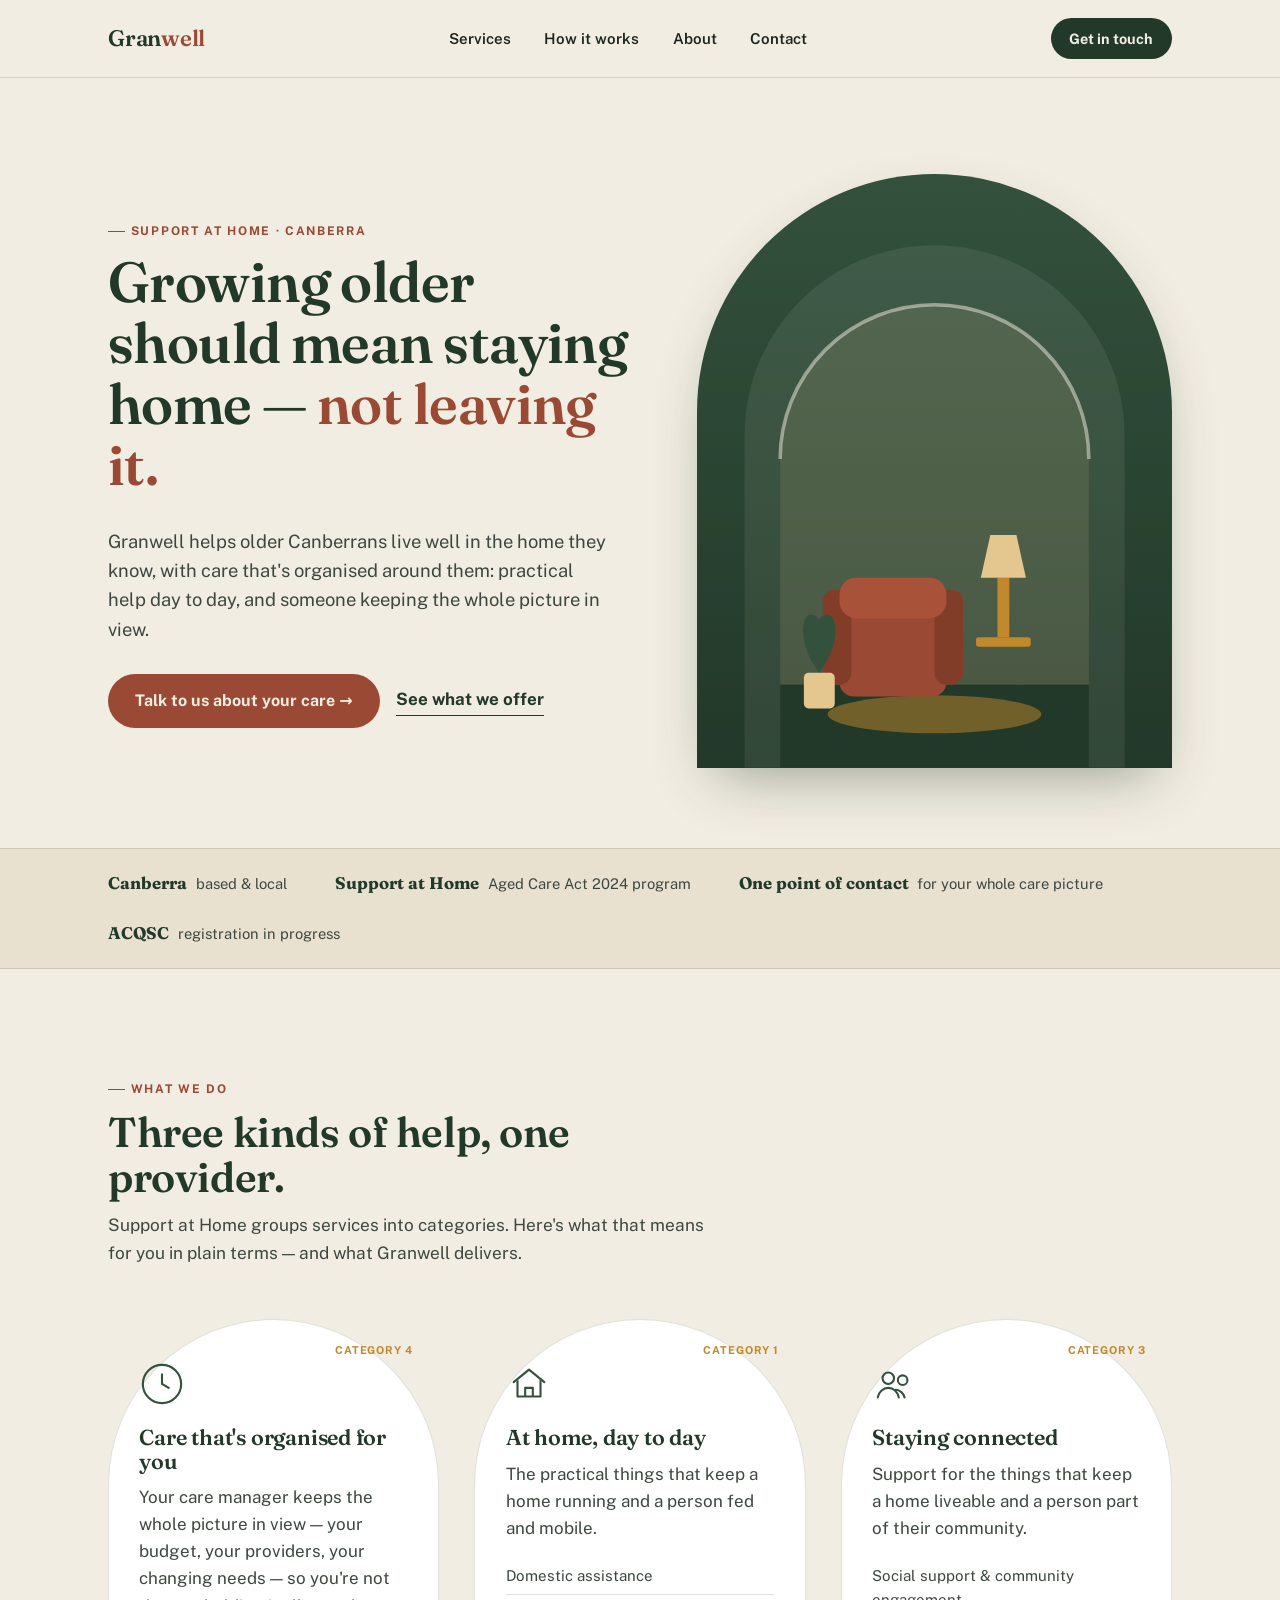
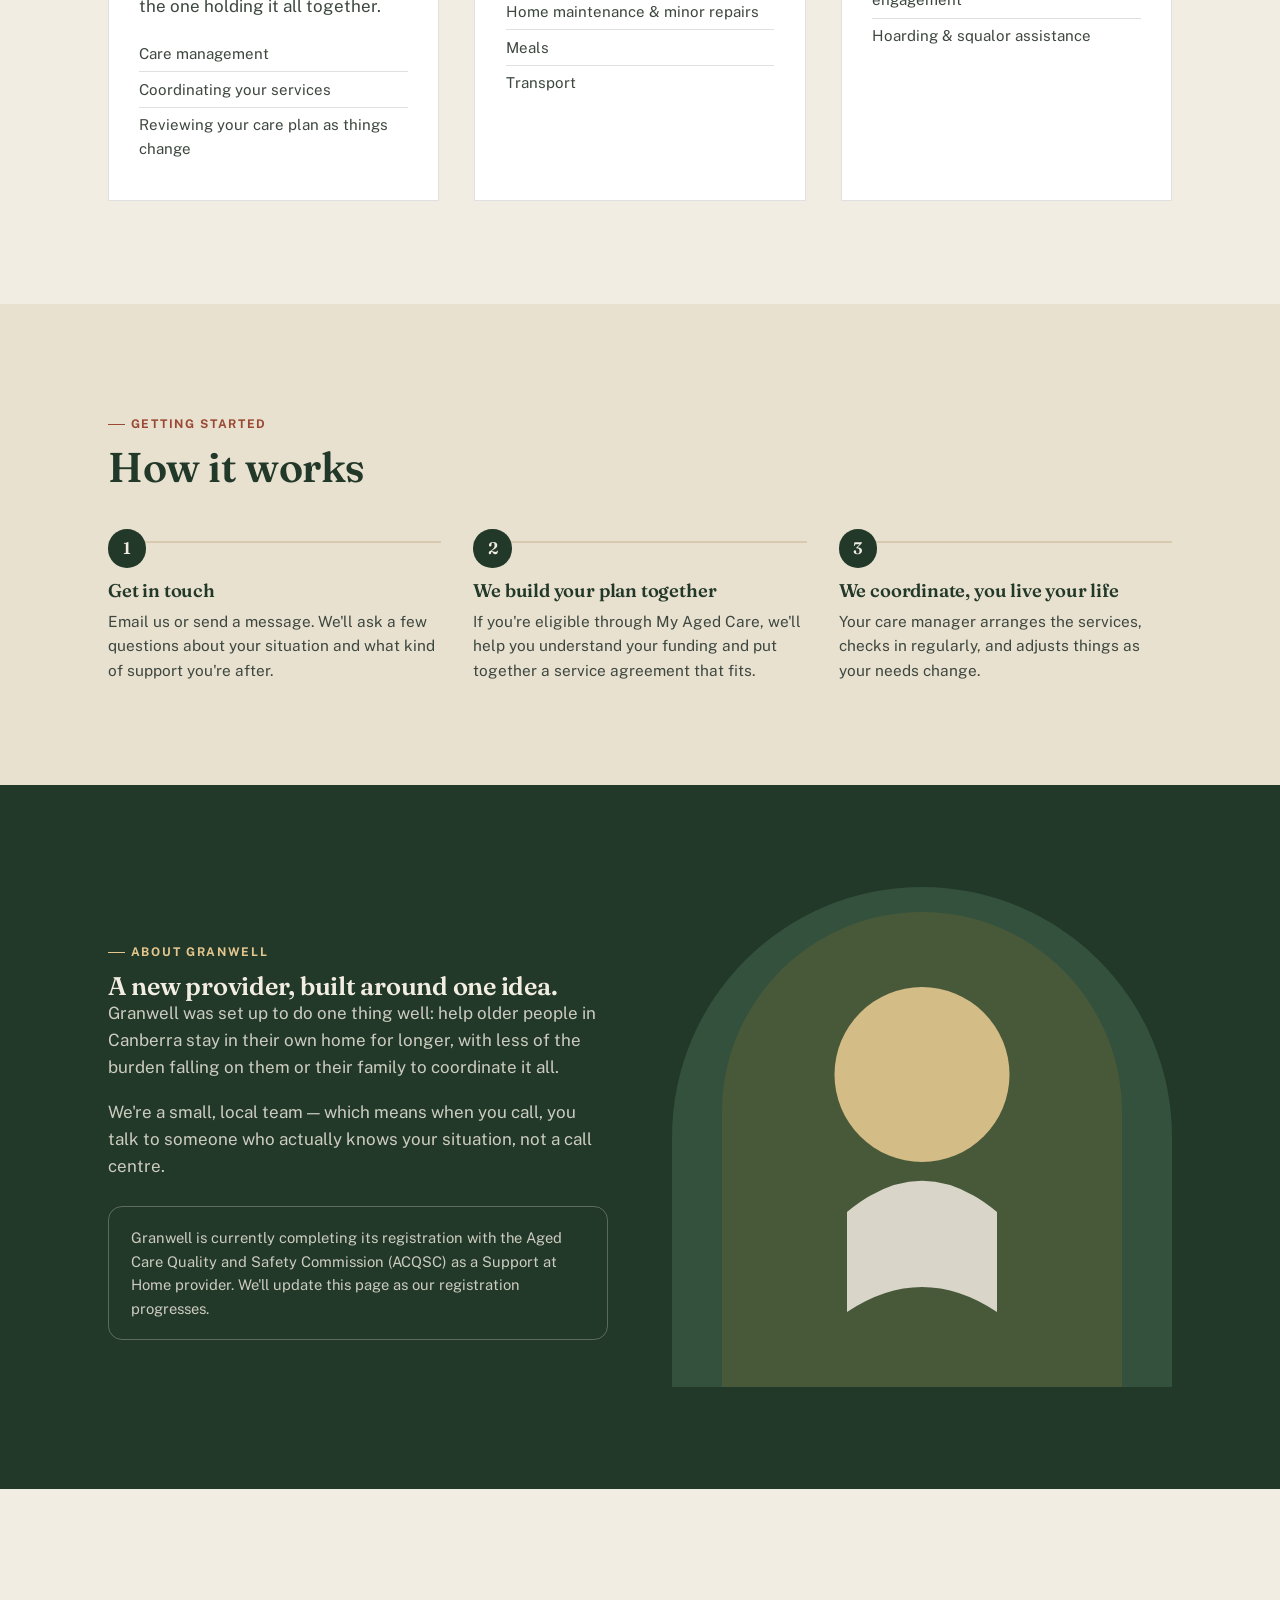
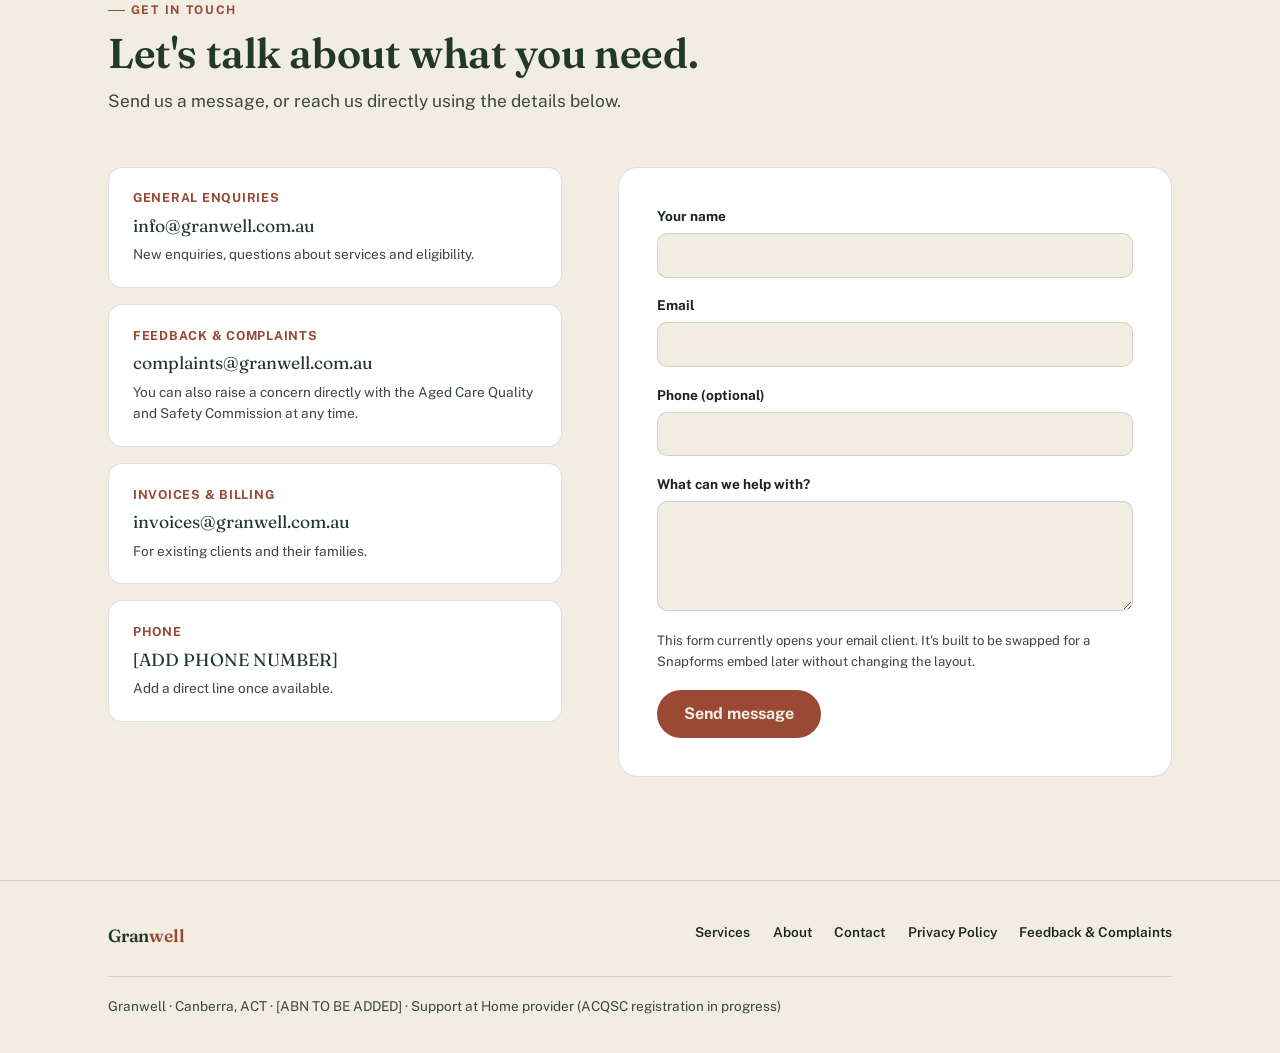
==== index.html @ 5c6feb28 "Initial commit: Granwell website setup with HTML, CSS, and JS" ====
<!doctype html>
<html lang="en-AU">
<head>
<meta charset="UTF-8" />
<meta name="viewport" content="width=device-width, initial-scale=1" />
<title>Granwell — Support at Home care in Canberra</title>
<meta name="description" content="Granwell is a Canberra-based Support at Home provider helping older Australians stay confidently in the home they love, with care management, everyday support and community connection." />
<link rel="preconnect" href="https://fonts.googleapis.com">
<link rel="preconnect" href="https://fonts.gstatic.com" crossorigin>
<link href="https://fonts.googleapis.com/css2?family=Fraunces:ital,wght@0,500;0,600;1,500&family=Public+Sans:wght@400;600;700&display=swap" rel="stylesheet">
<link rel="stylesheet" href="styles.css" />
</head>
<body>

<header class="site-header" id="siteHeader">
  <div class="wrap">
    <a href="#top" class="logo">Gran<span>well</span></a>
    <nav aria-label="Primary">
      <ul class="nav-links">
        <li><a href="#services">Services</a></li>
        <li><a href="#how-it-works">How it works</a></li>
        <li><a href="#about">About</a></li>
        <li><a href="#contact">Contact</a></li>
      </ul>
    </nav>
    <a href="#contact" class="nav-cta">Get in touch</a>
    <button class="nav-toggle" id="navToggle" aria-label="Toggle menu" aria-expanded="false">
      <span></span>
    </button>
  </div>
</header>

<main id="top">

  <!-- HERO -->
  <section class="hero">
    <div class="wrap">
      <div>
        <span class="eyebrow">Support at Home · Canberra</span>
        <h1>Growing older should mean staying home — <em>not leaving it.</em></h1>
        <p class="hero-lede">Granwell helps older Canberrans live well in the home they know, with care that's organised around them: practical help day to day, and someone keeping the whole picture in view.</p>
        <div class="hero-actions">
          <a href="#contact" class="btn-primary">Talk to us about your care →</a>
          <a href="#services" class="btn-ghost">See what we offer</a>
        </div>
      </div>
      <div class="hero-art" aria-hidden="true">
        <!-- Threshold / doorway motif: a warm interior glimpsed through an open front door -->
        <svg viewBox="0 0 400 500" xmlns="http://www.w3.org/2000/svg">
          <rect width="400" height="500" fill="none"/>
          <path d="M40 500 V220 A160 160 0 0 1 360 220 V500 Z" fill="#f2ede2" opacity="0.08"/>
          <path d="M70 500 V240 A130 130 0 0 1 330 240 V500 Z" fill="#e4c78f" opacity="0.12"/>
          <!-- floor -->
          <rect x="70" y="430" width="260" height="70" fill="#223828"/>
          <!-- rug -->
          <ellipse cx="200" cy="455" rx="90" ry="16" fill="#c1882c" opacity="0.5"/>
          <!-- armchair -->
          <g transform="translate(120,330)">
            <rect x="0" y="40" width="90" height="70" rx="12" fill="#9a4a34"/>
            <rect x="-14" y="20" width="24" height="80" rx="10" fill="#823d29"/>
            <rect x="80" y="20" width="24" height="80" rx="10" fill="#823d29"/>
            <rect x="0" y="10" width="90" height="34" rx="14" fill="#a8523a"/>
          </g>
          <!-- side table + lamp -->
          <g transform="translate(235,300)">
            <rect x="0" y="90" width="46" height="8" rx="2" fill="#c1882c"/>
            <rect x="18" y="40" width="10" height="50" fill="#c1882c"/>
            <path d="M4 40 L42 40 L34 4 L12 4 Z" fill="#e4c78f"/>
          </g>
          <!-- window arch top -->
          <path d="M70 240 A130 130 0 0 1 330 240" fill="none" stroke="#f2ede2" stroke-width="3" opacity="0.5"/>
          <!-- plant -->
          <g transform="translate(80,360)">
            <rect x="10" y="60" width="26" height="30" rx="4" fill="#e4c78f"/>
            <path d="M23 60 C 0 30, 10 0, 23 15 C 36 0, 46 30, 23 60 Z" fill="#33513d"/>
          </g>
        </svg>
      </div>
    </div>
  </section>

  <!-- TRUST STRIP -->
  <div class="trust-strip">
    <div class="wrap">
      <div class="trust-item"><strong>Canberra</strong><span>based &amp; local</span></div>
      <div class="trust-item"><strong>Support at Home</strong><span>Aged Care Act 2024 program</span></div>
      <div class="trust-item"><strong>One point of contact</strong><span>for your whole care picture</span></div>
      <div class="trust-item"><strong>ACQSC</strong><span>registration in progress</span></div>
    </div>
  </div>

  <!-- SERVICES -->
  <section class="section" id="services">
    <div class="wrap">
      <div class="section-head reveal">
        <span class="eyebrow">What we do</span>
        <h2>Three kinds of help, one provider.</h2>
        <p>Support at Home groups services into categories. Here's what that means for you in plain terms — and what Granwell delivers.</p>
      </div>

      <div class="services-grid">

        <article class="service-card reveal">
          <span class="cat-tag">Category 4</span>
          <svg class="service-icon" viewBox="0 0 48 48" fill="none" xmlns="http://www.w3.org/2000/svg">
            <circle cx="24" cy="24" r="20" stroke="currentColor" stroke-width="2.2"/>
            <path d="M24 14v10l7 4" stroke="currentColor" stroke-width="2.2" stroke-linecap="round"/>
          </svg>
          <h3>Care that's organised for you</h3>
          <p>Your care manager keeps the whole picture in view — your budget, your providers, your changing needs — so you're not the one holding it all together.</p>
          <ul>
            <li>Care management</li>
            <li>Coordinating your services</li>
            <li>Reviewing your care plan as things change</li>
          </ul>
        </article>

        <article class="service-card reveal">
          <span class="cat-tag">Category 1</span>
          <svg class="service-icon" viewBox="0 0 48 48" fill="none" xmlns="http://www.w3.org/2000/svg">
            <path d="M8 22 24 9l16 13" stroke="currentColor" stroke-width="2.2" stroke-linecap="round" stroke-linejoin="round"/>
            <path d="M12 20v17h24V20" stroke="currentColor" stroke-width="2.2" stroke-linejoin="round"/>
            <path d="M20 37v-9h8v9" stroke="currentColor" stroke-width="2.2" stroke-linejoin="round"/>
          </svg>
          <h3>At home, day to day</h3>
          <p>The practical things that keep a home running and a person fed and mobile.</p>
          <ul>
            <li>Domestic assistance</li>
            <li>Home maintenance &amp; minor repairs</li>
            <li>Meals</li>
            <li>Transport</li>
          </ul>
        </article>

        <article class="service-card reveal">
          <span class="cat-tag">Category 3</span>
          <svg class="service-icon" viewBox="0 0 48 48" fill="none" xmlns="http://www.w3.org/2000/svg">
            <circle cx="17" cy="18" r="6" stroke="currentColor" stroke-width="2.2"/>
            <circle cx="32" cy="20" r="5" stroke="currentColor" stroke-width="2.2"/>
            <path d="M6 38c1-6 6-10 11-10s10 4 11 10" stroke="currentColor" stroke-width="2.2" stroke-linecap="round"/>
            <path d="M25 30c4 .3 8 3.6 9 8" stroke="currentColor" stroke-width="2.2" stroke-linecap="round"/>
          </svg>
          <h3>Staying connected</h3>
          <p>Support for the things that keep a home liveable and a person part of their community.</p>
          <ul>
            <li>Social support &amp; community engagement</li>
            <li>Hoarding &amp; squalor assistance</li>
          </ul>
        </article>

      </div>
    </div>
  </section>

  <!-- HOW IT WORKS -->
  <section class="section" id="how-it-works" style="background:var(--paper-raised)">
    <div class="wrap">
      <div class="section-head reveal">
        <span class="eyebrow">Getting started</span>
        <h2>How it works</h2>
      </div>
      <div class="steps">
        <div class="step reveal">
          <h3>Get in touch</h3>
          <p>Email us or send a message. We'll ask a few questions about your situation and what kind of support you're after.</p>
        </div>
        <div class="step reveal">
          <h3>We build your plan together</h3>
          <p>If you're eligible through My Aged Care, we'll help you understand your funding and put together a service agreement that fits.</p>
        </div>
        <div class="step reveal">
          <h3>We coordinate, you live your life</h3>
          <p>Your care manager arranges the services, checks in regularly, and adjusts things as your needs change.</p>
        </div>
      </div>
    </div>
  </section>

  <!-- ABOUT -->
  <section class="section about" id="about">
    <div class="wrap">
      <div class="reveal">
        <span class="eyebrow">About Granwell</span>
        <h2>A new provider, built around one idea.</h2>
        <p>Granwell was set up to do one thing well: help older people in Canberra stay in their own home for longer, with less of the burden falling on them or their family to coordinate it all.</p>
        <p>We're a small, local team — which means when you call, you talk to someone who actually knows your situation, not a call centre.</p>
        <div class="about-note">
          Granwell is currently completing its registration with the Aged Care Quality and Safety Commission (ACQSC) as a Support at Home provider. We'll update this page as our registration progresses.
        </div>
      </div>
      <div class="about-art" aria-hidden="true">
        <svg viewBox="0 0 400 400" xmlns="http://www.w3.org/2000/svg">
          <path d="M40 400 V180 A160 160 0 0 1 360 180 V400 Z" fill="#c1882c" opacity="0.15"/>
          <circle cx="200" cy="150" r="70" fill="#e4c78f" opacity="0.9"/>
          <path d="M140 260 Q200 210 260 260 L260 340 Q200 300 140 340 Z" fill="#f2ede2" opacity="0.85"/>
        </svg>
      </div>
    </div>
  </section>

  <!-- CONTACT -->
  <section class="section" id="contact">
    <div class="wrap">
      <div class="section-head reveal">
        <span class="eyebrow">Get in touch</span>
        <h2>Let's talk about what you need.</h2>
        <p>Send us a message, or reach us directly using the details below.</p>
      </div>

      <div class="contact-grid">
        <div class="contact-cards reveal">
          <div class="contact-card">
            <span class="label">General enquiries</span>
            <a href="mailto:info@granwell.com.au">info@granwell.com.au</a>
            <p class="hint">New enquiries, questions about services and eligibility.</p>
          </div>
          <div class="contact-card">
            <span class="label">Feedback &amp; complaints</span>
            <a href="mailto:complaints@granwell.com.au">complaints@granwell.com.au</a>
            <p class="hint">You can also raise a concern directly with the Aged Care Quality and Safety Commission at any time.</p>
          </div>
          <div class="contact-card">
            <span class="label">Invoices &amp; billing</span>
            <a href="mailto:invoices@granwell.com.au">invoices@granwell.com.au</a>
            <p class="hint">For existing clients and their families.</p>
          </div>
          <div class="contact-card">
            <span class="label">Phone</span>
            <a href="tel:">[ADD PHONE NUMBER]</a>
            <p class="hint">Add a direct line once available.</p>
          </div>
        </div>

        <!--
          TODO (Shrijan): swap this static form for the Snapforms embed,
          same pattern used on the PPM site. Keeping field names aligned
          (name / email / phone / message) should make that a clean swap.
        -->
        <form class="contact-form" action="mailto:info@granwell.com.au" method="post" enctype="text/plain">
          <div class="form-row">
            <label for="name">Your name</label>
            <input type="text" id="name" name="name" required />
          </div>
          <div class="form-row">
            <label for="email">Email</label>
            <input type="email" id="email" name="email" required />
          </div>
          <div class="form-row">
            <label for="phone">Phone (optional)</label>
            <input type="tel" id="phone" name="phone" />
          </div>
          <div class="form-row">
            <label for="message">What can we help with?</label>
            <textarea id="message" name="message" required></textarea>
          </div>
          <p class="form-note">This form currently opens your email client. It's built to be swapped for a Snapforms embed later without changing the layout.</p>
          <button type="submit" class="btn-primary">Send message</button>
        </form>
      </div>
    </div>
  </section>

</main>

<footer class="site-footer">
  <div class="wrap">
    <div class="footer-grid">
      <a href="#top" class="logo" style="font-size:1.1rem;">Gran<span>well</span></a>
      <ul class="footer-links">
        <li><a href="#services">Services</a></li>
        <li><a href="#about">About</a></li>
        <li><a href="#contact">Contact</a></li>
        <li><a href="#" data-doc="privacy">Privacy Policy</a></li>
        <li><a href="#" data-doc="complaints">Feedback &amp; Complaints</a></li>
      </ul>
    </div>
    <div class="footer-fine wrap" style="padding-left:0;padding-right:0;">
      <p>Granwell · Canberra, ACT · [ABN TO BE ADDED] · Support at Home provider (ACQSC registration in progress)</p>
    </div>
  </div>
</footer>

<script src="script.js"></script>
</body>
</html>
---- styles.css ----
/* ==========================================================================
   Granwell — Design tokens
   Signature: the threshold arch — a recurring doorway/fanlight shape that
   ties every section back to the idea of staying confidently at home.
   ========================================================================== */

:root {
  /* Colour */
  --ink: #1c2620;
  --ink-soft: #3d473f;
  --paper: #f2ede2;
  --paper-raised: #e9e1d0;
  --eucalyptus: #33513d;
  --eucalyptus-deep: #223828;
  --ochre: #c1882c;
  --ochre-soft: #e4c78f;
  --clay: #d8cab0;
  --brick: #9a4a34;
  --line: rgba(28, 38, 32, 0.14);

  /* Type */
  --font-display: "Fraunces", "Iowan Old Style", Georgia, serif;
  --font-body: "Public Sans", "Segoe UI", system-ui, sans-serif;

  /* Layout */
  --content-w: 1160px;
  --gutter: clamp(1.25rem, 4vw, 3rem);
  --radius-arch: 999px 999px 0 0;
}

* { box-sizing: border-box; }
html { scroll-behavior: smooth; }
@media (prefers-reduced-motion: reduce) {
  html { scroll-behavior: auto; }
  * { animation-duration: 0.001ms !important; animation-iteration-count: 1 !important; transition-duration: 0.001ms !important; }
}

body {
  margin: 0;
  background: var(--paper);
  color: var(--ink);
  font-family: var(--font-body);
  font-size: 17px;
  line-height: 1.6;
  -webkit-font-smoothing: antialiased;
}

img, svg { display: block; max-width: 100%; }

a { color: inherit; }

h1, h2, h3, .display {
  font-family: var(--font-display);
  font-weight: 600;
  line-height: 1.08;
  letter-spacing: -0.01em;
  color: var(--eucalyptus-deep);
  margin: 0;
}

p { margin: 0 0 1em; color: var(--ink-soft); }
p:last-child { margin-bottom: 0; }

.eyebrow {
  font-family: var(--font-body);
  font-size: 0.75rem;
  font-weight: 700;
  letter-spacing: 0.14em;
  text-transform: uppercase;
  color: var(--brick);
  display: inline-flex;
  align-items: center;
  gap: 0.5em;
  margin-bottom: 0.9em;
}
.eyebrow::before {
  content: "";
  width: 1.4em;
  height: 1px;
  background: var(--brick);
}

.wrap {
  max-width: var(--content-w);
  margin: 0 auto;
  padding-left: var(--gutter);
  padding-right: var(--gutter);
}

/* Focus visibility */
a:focus-visible, button:focus-visible, input:focus-visible, textarea:focus-visible {
  outline: 2px solid var(--ochre);
  outline-offset: 3px;
}

/* ==========================================================================
   Header
   ========================================================================== */

.site-header {
  position: sticky;
  top: 0;
  z-index: 40;
  background: rgba(242, 237, 226, 0.92);
  backdrop-filter: blur(6px);
  border-bottom: 1px solid var(--line);
}

.site-header .wrap {
  display: flex;
  align-items: center;
  justify-content: space-between;
  padding-top: 1.1rem;
  padding-bottom: 1.1rem;
}

.logo {
  font-family: var(--font-display);
  font-weight: 600;
  font-size: 1.4rem;
  color: var(--eucalyptus-deep);
  text-decoration: none;
  letter-spacing: -0.01em;
}
.logo span { color: var(--brick); }

.nav-links {
  display: flex;
  gap: 2.1rem;
  list-style: none;
  margin: 0;
  padding: 0;
}
.nav-links a {
  text-decoration: none;
  font-size: 0.94rem;
  font-weight: 600;
  color: var(--ink);
  position: relative;
  padding-bottom: 4px;
}
.nav-links a::after {
  content: "";
  position: absolute;
  left: 0; right: 100%;
  bottom: 0;
  height: 2px;
  background: var(--ochre);
  transition: right 0.25s ease;
}
.nav-links a:hover::after { right: 0; }

.nav-cta {
  display: inline-flex;
  align-items: center;
  gap: 0.5em;
  background: var(--eucalyptus-deep);
  color: var(--paper);
  text-decoration: none;
  font-weight: 700;
  font-size: 0.9rem;
  padding: 0.65em 1.3em;
  border-radius: 999px;
  transition: background 0.2s ease, transform 0.2s ease;
}
.nav-cta:hover { background: var(--eucalyptus); transform: translateY(-1px); }

.nav-toggle {
  display: none;
  background: none;
  border: none;
  cursor: pointer;
  padding: 0.4rem;
}
.nav-toggle span, .nav-toggle span::before, .nav-toggle span::after {
  content: "";
  display: block;
  width: 22px;
  height: 2px;
  background: var(--ink);
  position: relative;
  transition: transform 0.2s ease, opacity 0.2s ease;
}
.nav-toggle span::before { position: absolute; top: -7px; }
.nav-toggle span::after { position: absolute; top: 7px; }

@media (max-width: 860px) {
  .nav-links, .nav-cta { display: none; }
  .nav-toggle { display: block; }
  .site-header.open .nav-links {
    display: flex;
    flex-direction: column;
    position: absolute;
    top: 100%; left: 0; right: 0;
    background: var(--paper);
    padding: 1.5rem var(--gutter) 2rem;
    border-bottom: 1px solid var(--line);
    gap: 1.1rem;
  }
  .site-header.open .nav-cta {
    display: inline-flex;
    margin: 0 var(--gutter) 1.5rem;
  }
}

/* ==========================================================================
   Hero
   ========================================================================== */

.hero {
  position: relative;
  overflow: hidden;
  padding-top: clamp(3.5rem, 8vw, 6rem);
  padding-bottom: clamp(3rem, 7vw, 5rem);
}

.hero .wrap {
  display: grid;
  grid-template-columns: 1.05fr 0.95fr;
  gap: clamp(2rem, 5vw, 4rem);
  align-items: center;
}

.hero h1 {
  font-size: clamp(2.3rem, 4.4vw, 3.6rem);
  margin-bottom: 0.55em;
}
.hero h1 em {
  font-style: normal;
  color: var(--brick);
}

.hero-lede {
  font-size: 1.15rem;
  max-width: 46ch;
  margin-bottom: 1.6em;
}

.hero-actions {
  display: flex;
  flex-wrap: wrap;
  gap: 1rem;
  align-items: center;
}

.btn-primary {
  display: inline-flex;
  align-items: center;
  gap: 0.6em;
  background: var(--brick);
  color: var(--paper);
  text-decoration: none;
  font-weight: 700;
  padding: 0.9em 1.7em;
  border-radius: 999px;
  border: none;
  cursor: pointer;
  font-size: 1rem;
  font-family: var(--font-body);
  transition: transform 0.2s ease, background 0.2s ease;
}
.btn-primary:hover { background: #7e3c29; transform: translateY(-1px); }

.btn-ghost {
  text-decoration: none;
  font-weight: 700;
  color: var(--eucalyptus-deep);
  border-bottom: 1px solid var(--eucalyptus-deep);
  padding-bottom: 2px;
}

.hero-art {
  position: relative;
  aspect-ratio: 4 / 5;
  border-radius: var(--radius-arch);
  background: linear-gradient(180deg, var(--eucalyptus) 0%, var(--eucalyptus-deep) 100%);
  overflow: hidden;
  box-shadow: 0 24px 60px -20px rgba(34, 56, 40, 0.45);
}

.hero-art svg { width: 100%; height: 100%; }

.trust-strip {
  border-top: 1px solid var(--line);
  border-bottom: 1px solid var(--line);
  background: var(--paper-raised);
}
.trust-strip .wrap {
  display: flex;
  flex-wrap: wrap;
  gap: 1.5rem 3rem;
  padding-top: 1.3rem;
  padding-bottom: 1.3rem;
}
.trust-item {
  display: flex;
  align-items: baseline;
  gap: 0.6em;
  font-size: 0.92rem;
  color: var(--ink-soft);
}
.trust-item strong {
  font-family: var(--font-display);
  color: var(--eucalyptus-deep);
  font-size: 1.05rem;
}

/* ==========================================================================
   Services — threshold cards
   ========================================================================== */

.section { padding-top: clamp(4rem, 8vw, 6.5rem); padding-bottom: clamp(4rem, 8vw, 6.5rem); }
.section-head {
  max-width: 62ch;
  margin-bottom: clamp(2.2rem, 5vw, 3.2rem);
}
.section-head h2 { font-size: clamp(1.9rem, 3.4vw, 2.6rem); }
.section-head p { font-size: 1.08rem; margin-top: 0.7em; }

.services-grid {
  display: grid;
  grid-template-columns: repeat(3, 1fr);
  gap: clamp(1.5rem, 3vw, 2.2rem);
}

.service-card {
  background: #fff;
  border: 1px solid var(--line);
  border-radius: var(--radius-arch);
  padding: 2.6rem 1.9rem 2.1rem;
  text-align: left;
  position: relative;
  transition: transform 0.25s ease, box-shadow 0.25s ease;
}
.service-card:hover {
  transform: translateY(-4px);
  box-shadow: 0 20px 40px -24px rgba(28, 38, 32, 0.35);
}

.service-card .cat-tag {
  position: absolute;
  top: 1.4rem;
  right: 1.6rem;
  font-size: 0.68rem;
  font-weight: 700;
  letter-spacing: 0.08em;
  text-transform: uppercase;
  color: var(--ochre);
}

.service-icon {
  width: 46px;
  height: 46px;
  margin-bottom: 1.2rem;
  color: var(--eucalyptus);
}

.service-card h3 {
  font-size: 1.35rem;
  margin-bottom: 0.5em;
}

.service-card ul {
  margin: 1em 0 0;
  padding: 0;
  list-style: none;
  font-size: 0.94rem;
  color: var(--ink-soft);
}
.service-card li {
  padding: 0.35em 0;
  border-top: 1px solid var(--line);
}
.service-card li:first-child { border-top: none; }

@media (max-width: 900px) {
  .services-grid { grid-template-columns: 1fr; }
  .hero .wrap { grid-template-columns: 1fr; }
  .hero-art { order: -1; max-width: 380px; margin: 0 auto; }
}

/* ==========================================================================
   How it works
   ========================================================================== */

.steps {
  display: grid;
  grid-template-columns: repeat(3, 1fr);
  gap: 2rem;
  counter-reset: step;
}
.step {
  position: relative;
  padding-top: 2.4rem;
  border-top: 2px solid var(--clay);
}
.step::before {
  counter-increment: step;
  content: counter(step);
  position: absolute;
  top: -0.85rem;
  left: 0;
  width: 2.4rem;
  height: 2.4rem;
  border-radius: 50%;
  background: var(--eucalyptus-deep);
  color: var(--paper);
  font-family: var(--font-display);
  font-weight: 600;
  display: flex;
  align-items: center;
  justify-content: center;
  font-size: 1.05rem;
}
.step h3 { font-size: 1.15rem; margin-bottom: 0.4em; }
.step p { font-size: 0.96rem; }

@media (max-width: 900px) {
  .steps { grid-template-columns: 1fr; gap: 2.4rem; }
}

/* ==========================================================================
   About
   ========================================================================== */

.about {
  background: var(--eucalyptus-deep);
  color: var(--paper);
}
.about .wrap {
  display: grid;
  grid-template-columns: 1fr 1fr;
  gap: clamp(2rem, 5vw, 4rem);
  align-items: center;
}
.about h2 { color: var(--paper); }
.about p { color: rgba(242, 237, 226, 0.82); }
.about .eyebrow { color: var(--ochre-soft); }
.about .eyebrow::before { background: var(--ochre-soft); }

.about-note {
  margin-top: 1.6rem;
  padding: 1.2rem 1.4rem;
  border: 1px solid rgba(242, 237, 226, 0.28);
  border-radius: 14px;
  font-size: 0.92rem;
  color: rgba(242, 237, 226, 0.82);
}

.about-art {
  aspect-ratio: 1 / 1;
  border-radius: var(--radius-arch);
  background: var(--eucalyptus);
  overflow: hidden;
}
.about-art svg { width: 100%; height: 100%; }

@media (max-width: 900px) {
  .about .wrap { grid-template-columns: 1fr; }
  .about-art { max-width: 340px; margin: 0 auto; order: -1; }
}

/* ==========================================================================
   Contact
   ========================================================================== */

.contact-grid {
  display: grid;
  grid-template-columns: 0.9fr 1.1fr;
  gap: clamp(2rem, 5vw, 3.5rem);
}

.contact-cards {
  display: flex;
  flex-direction: column;
  gap: 1rem;
}
.contact-card {
  background: #fff;
  border: 1px solid var(--line);
  border-radius: 14px;
  padding: 1.3rem 1.5rem;
}
.contact-card .label {
  font-size: 0.78rem;
  font-weight: 700;
  letter-spacing: 0.06em;
  text-transform: uppercase;
  color: var(--brick);
  margin-bottom: 0.3em;
  display: block;
}
.contact-card a {
  font-family: var(--font-display);
  font-size: 1.1rem;
  text-decoration: none;
  color: var(--eucalyptus-deep);
}
.contact-card a:hover { text-decoration: underline; }
.contact-card .hint { font-size: 0.85rem; margin-top: 0.3em; }

form.contact-form {
  background: #fff;
  border: 1px solid var(--line);
  border-radius: 20px;
  padding: clamp(1.6rem, 3vw, 2.4rem);
}
.form-row { margin-bottom: 1.1rem; }
.form-row label {
  display: block;
  font-size: 0.85rem;
  font-weight: 700;
  color: var(--ink);
  margin-bottom: 0.4em;
}
.form-row input, .form-row textarea {
  width: 100%;
  border: 1px solid var(--line);
  border-radius: 10px;
  padding: 0.75em 0.9em;
  font-family: var(--font-body);
  font-size: 0.98rem;
  background: var(--paper);
  color: var(--ink);
}
.form-row textarea { resize: vertical; min-height: 110px; }
.form-note {
  font-size: 0.82rem;
  color: var(--ink-soft);
  margin-top: -0.4rem;
  margin-bottom: 1.1rem;
}

/* ==========================================================================
   Footer
   ========================================================================== */

.site-footer {
  border-top: 1px solid var(--line);
  padding: 2.6rem 0 2.2rem;
  font-size: 0.85rem;
  color: var(--ink-soft);
}
.footer-grid {
  display: flex;
  flex-wrap: wrap;
  justify-content: space-between;
  gap: 1.5rem;
  margin-bottom: 1.6rem;
}
.footer-links {
  display: flex;
  flex-wrap: wrap;
  gap: 1.4rem;
  list-style: none;
  padding: 0;
  margin: 0;
}
.footer-links a { text-decoration: none; font-weight: 600; color: var(--ink); }
.footer-links a:hover { color: var(--brick); }
.footer-fine { border-top: 1px solid var(--line); padding-top: 1.2rem; }

/* ==========================================================================
   Reveal-on-scroll (subtle, one-directional, respects reduced motion)
   ========================================================================== */

.reveal {
  opacity: 0;
  transform: translateY(16px);
  transition: opacity 0.6s ease, transform 0.6s ease;
}
.reveal.is-visible { opacity: 1; transform: translateY(0); }
@media (prefers-reduced-motion: reduce) {
  .reveal { opacity: 1; transform: none; }
}
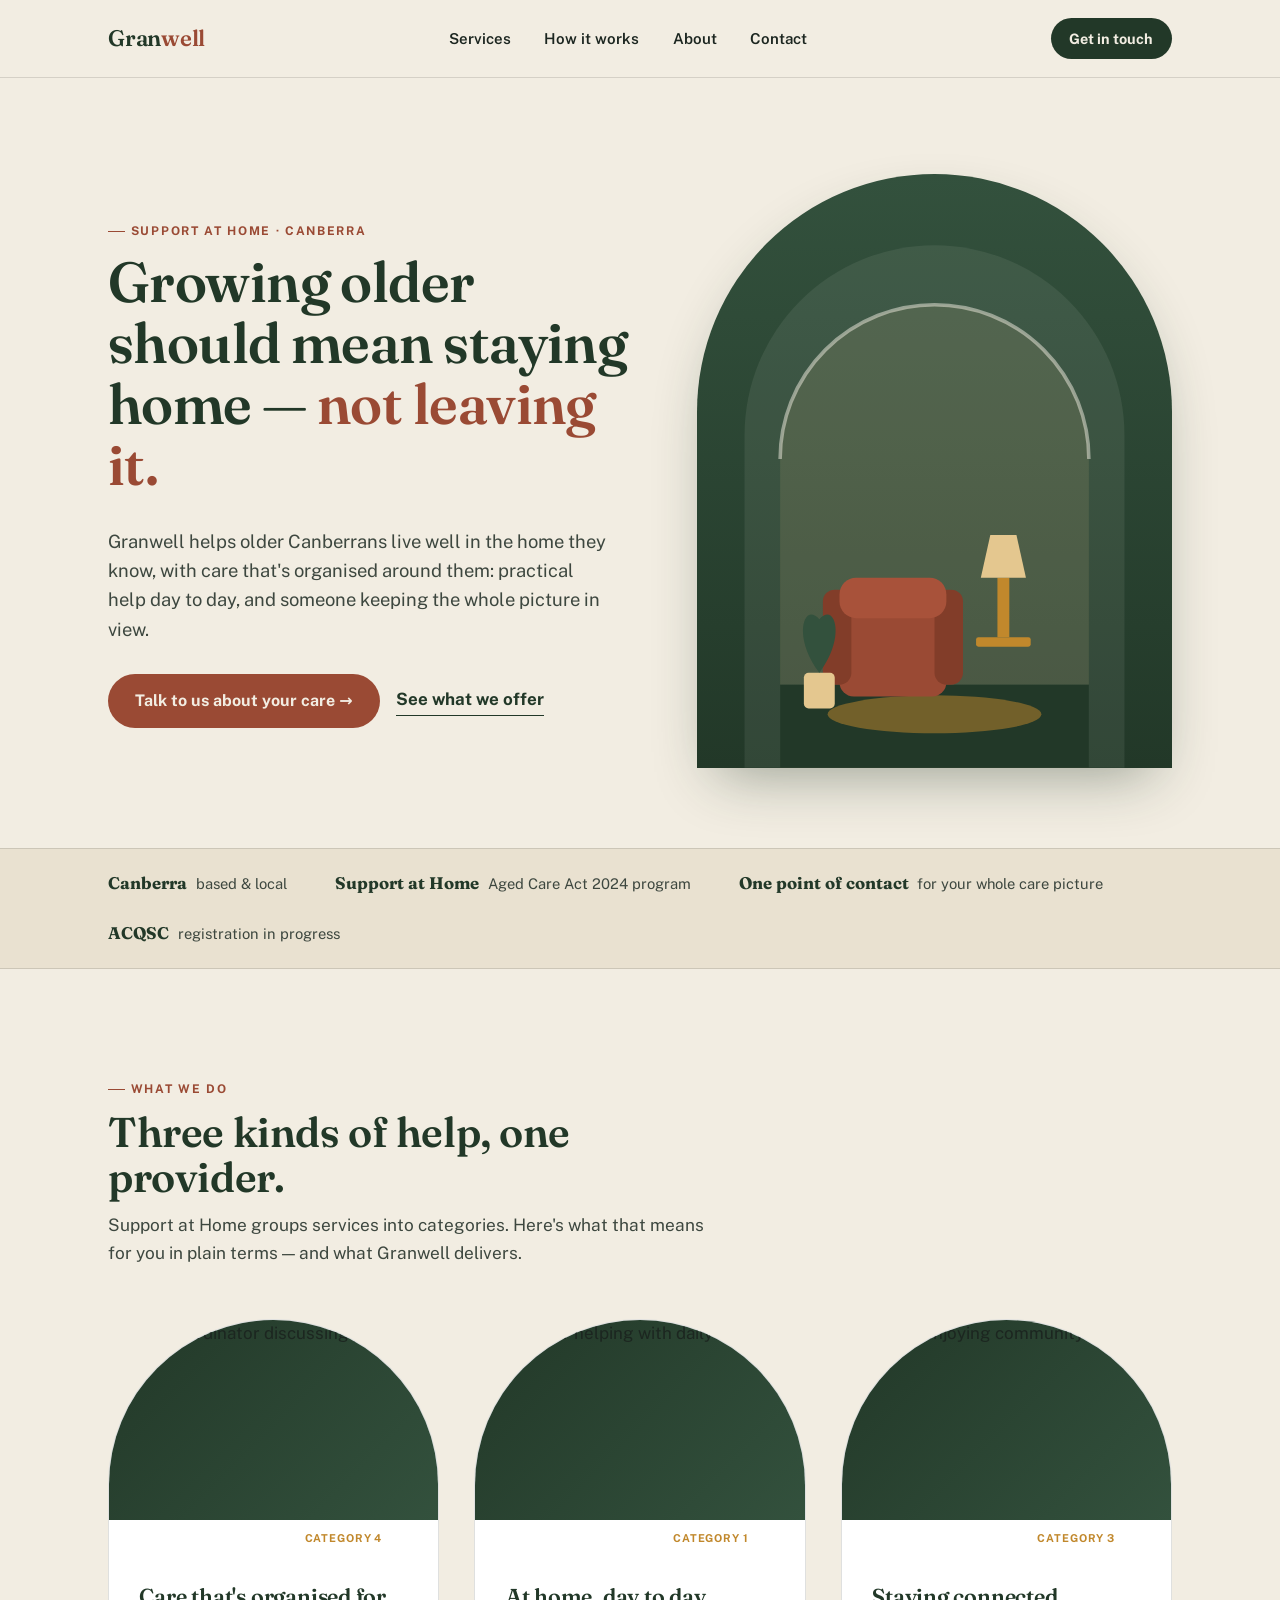
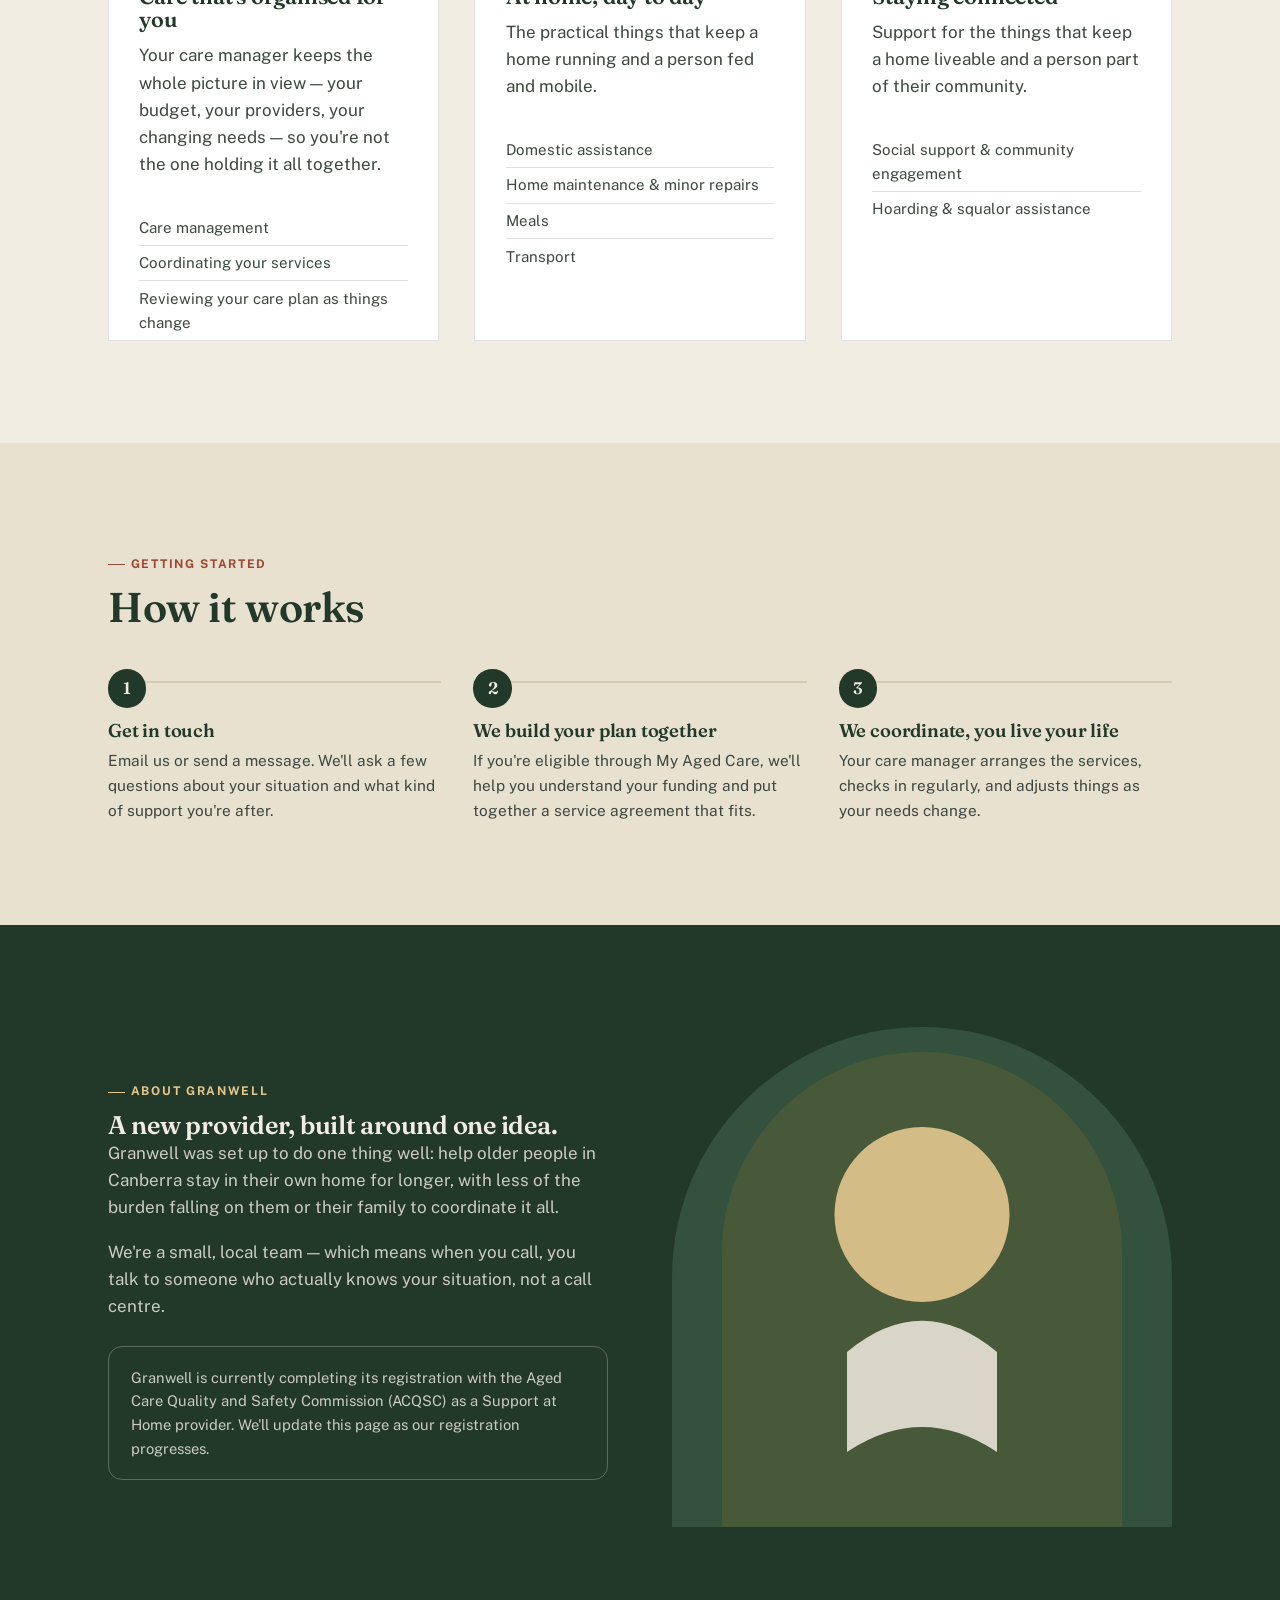
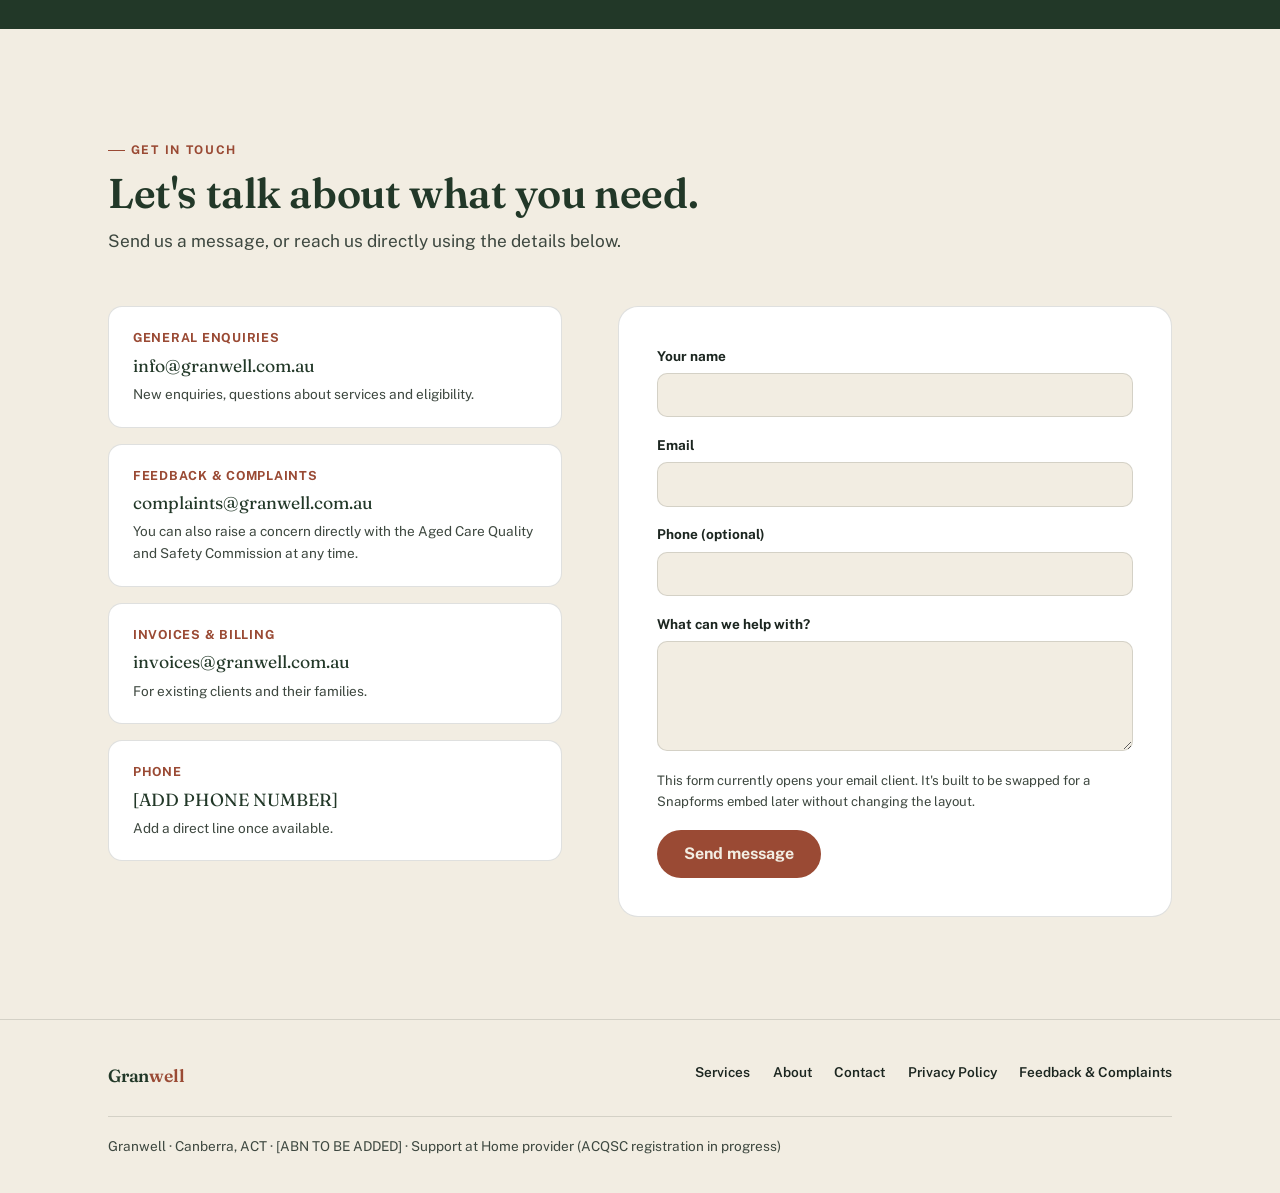
==== commit f86528a6: "Add images to service cards and improve responsive text handling - Added copyright-free images from " ====
--- a/index.html
+++ b/index.html
@@ -102,6 +102,9 @@
 
         <article class="service-card reveal">
           <span class="cat-tag">Category 4</span>
+          <div class="service-image">
+            <img src="https://images.unsplash.com/photo-1576091160550-2173dba999ef?w=400&h=250&fit=crop" alt="Care coordinator discussing plans" />
+          </div>
           <svg class="service-icon" viewBox="0 0 48 48" fill="none" xmlns="http://www.w3.org/2000/svg">
             <circle cx="24" cy="24" r="20" stroke="currentColor" stroke-width="2.2"/>
             <path d="M24 14v10l7 4" stroke="currentColor" stroke-width="2.2" stroke-linecap="round"/>
@@ -117,6 +120,9 @@
 
         <article class="service-card reveal">
           <span class="cat-tag">Category 1</span>
+          <div class="service-image">
+            <img src="https://images.unsplash.com/photo-1576091160588-112fa5fcf77f?w=400&h=250&fit=crop" alt="Caregiver helping with daily activities" />
+          </div>
           <svg class="service-icon" viewBox="0 0 48 48" fill="none" xmlns="http://www.w3.org/2000/svg">
             <path d="M8 22 24 9l16 13" stroke="currentColor" stroke-width="2.2" stroke-linecap="round" stroke-linejoin="round"/>
             <path d="M12 20v17h24V20" stroke="currentColor" stroke-width="2.2" stroke-linejoin="round"/>
@@ -134,6 +140,9 @@
 
         <article class="service-card reveal">
           <span class="cat-tag">Category 3</span>
+          <div class="service-image">
+            <img src="https://images.unsplash.com/photo-1529156069898-49953e39b3ac?w=400&h=250&fit=crop" alt="Seniors enjoying community activities" />
+          </div>
           <svg class="service-icon" viewBox="0 0 48 48" fill="none" xmlns="http://www.w3.org/2000/svg">
             <circle cx="17" cy="18" r="6" stroke="currentColor" stroke-width="2.2"/>
             <circle cx="32" cy="20" r="5" stroke="currentColor" stroke-width="2.2"/>
--- a/styles.css
+++ b/styles.css
@@ -43,6 +43,8 @@
   font-size: 17px;
   line-height: 1.6;
   -webkit-font-smoothing: antialiased;
+  word-wrap: break-word;
+  overflow-wrap: break-word;
 }
 
 img, svg { display: block; max-width: 100%; }
@@ -56,6 +58,8 @@
   letter-spacing: -0.01em;
   color: var(--eucalyptus-deep);
   margin: 0;
+  word-wrap: break-word;
+  overflow-wrap: break-word;
 }
 
 p { margin: 0 0 1em; color: var(--ink-soft); }
@@ -327,25 +331,61 @@
   background: #fff;
   border: 1px solid var(--line);
   border-radius: var(--radius-arch);
-  padding: 2.6rem 1.9rem 2.1rem;
+  overflow: hidden;
   text-align: left;
   position: relative;
   transition: transform 0.25s ease, box-shadow 0.25s ease;
+  display: flex;
+  flex-direction: column;
+  height: 100%;
 }
 .service-card:hover {
   transform: translateY(-4px);
   box-shadow: 0 20px 40px -24px rgba(28, 38, 32, 0.35);
 }
 
+.service-image {
+  width: 100%;
+  height: 200px;
+  overflow: hidden;
+  background: linear-gradient(135deg, var(--eucalyptus-deep) 0%, var(--eucalyptus) 100%);
+}
+.service-image img {
+  width: 100%;
+  height: 100%;
+  object-fit: cover;
+  display: block;
+}
+
+.service-card > *:not(.service-image) {
+  padding: 0 1.9rem;
+}
+.service-card > .service-image {
+  margin-bottom: 0;
+}
+.service-card h3,
+.service-card p,
+.service-card ul {
+  padding-left: 1.9rem;
+  padding-right: 1.9rem;
+}
+.service-card h3 {
+  padding-top: 1.6rem;
+}
+.service-card ul {
+  padding-bottom: 1.9rem;
+}
+
 .service-card .cat-tag {
   position: absolute;
-  top: 1.4rem;
+  top: 210px;
   right: 1.6rem;
   font-size: 0.68rem;
   font-weight: 700;
   letter-spacing: 0.08em;
   text-transform: uppercase;
   color: var(--ochre);
+  z-index: 10;
 }
 
 .service-icon {
@@ -377,6 +417,13 @@
   .services-grid { grid-template-columns: 1fr; }
   .hero .wrap { grid-template-columns: 1fr; }
   .hero-art { order: -1; max-width: 380px; margin: 0 auto; }
+  .contact-grid { grid-template-columns: 1fr; }
+}
+
+@media (max-width: 600px) {
+  .hero h1 { font-size: clamp(1.8rem, 3vw, 2.3rem); }
+  .section-head h2 { font-size: clamp(1.5rem, 2.5vw, 1.9rem); }
+  .service-card h3 { font-size: 1.15rem; }
 }
 
 /* ==========================================================================
@@ -522,6 +569,9 @@
   font-size: 0.98rem;
   background: var(--paper);
   color: var(--ink);
+  word-wrap: break-word;
+  overflow-wrap: break-word;
+  box-sizing: border-box;
 }
 .form-row textarea { resize: vertical; min-height: 110px; }
 .form-note {
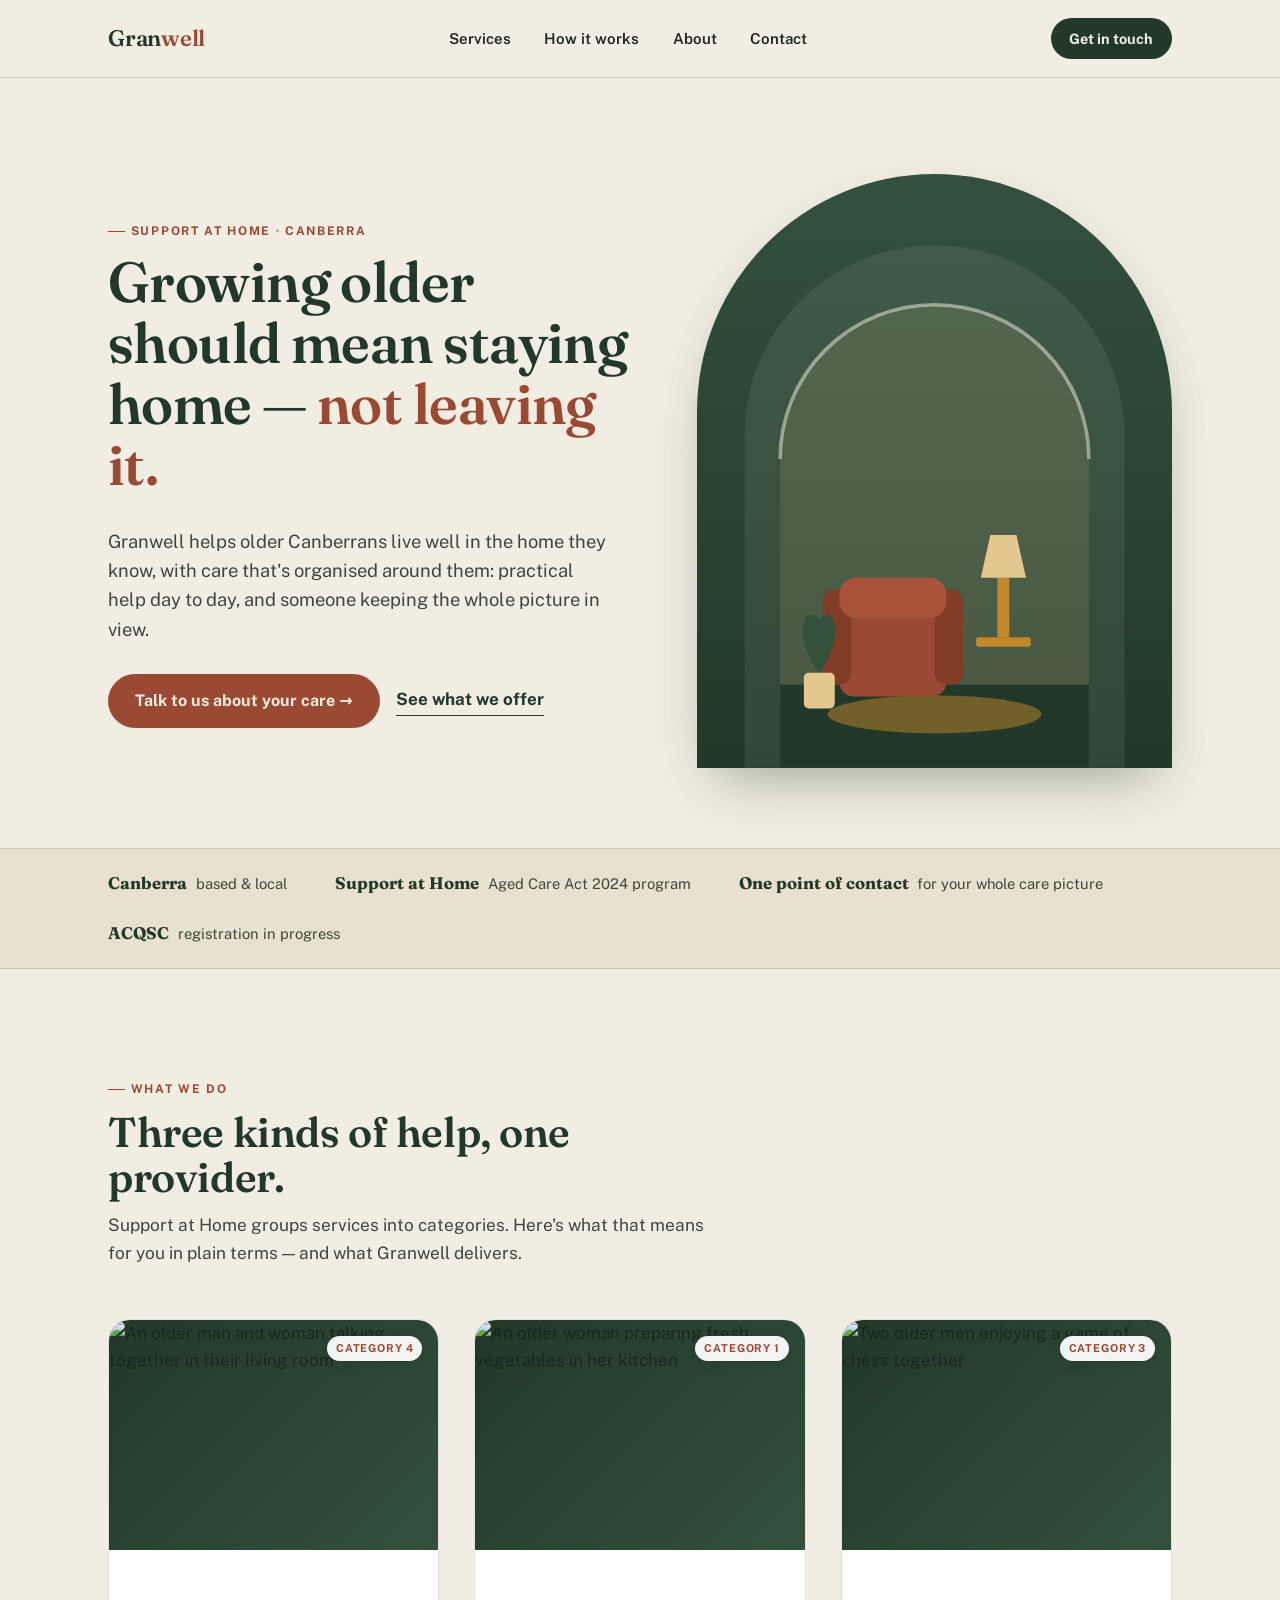
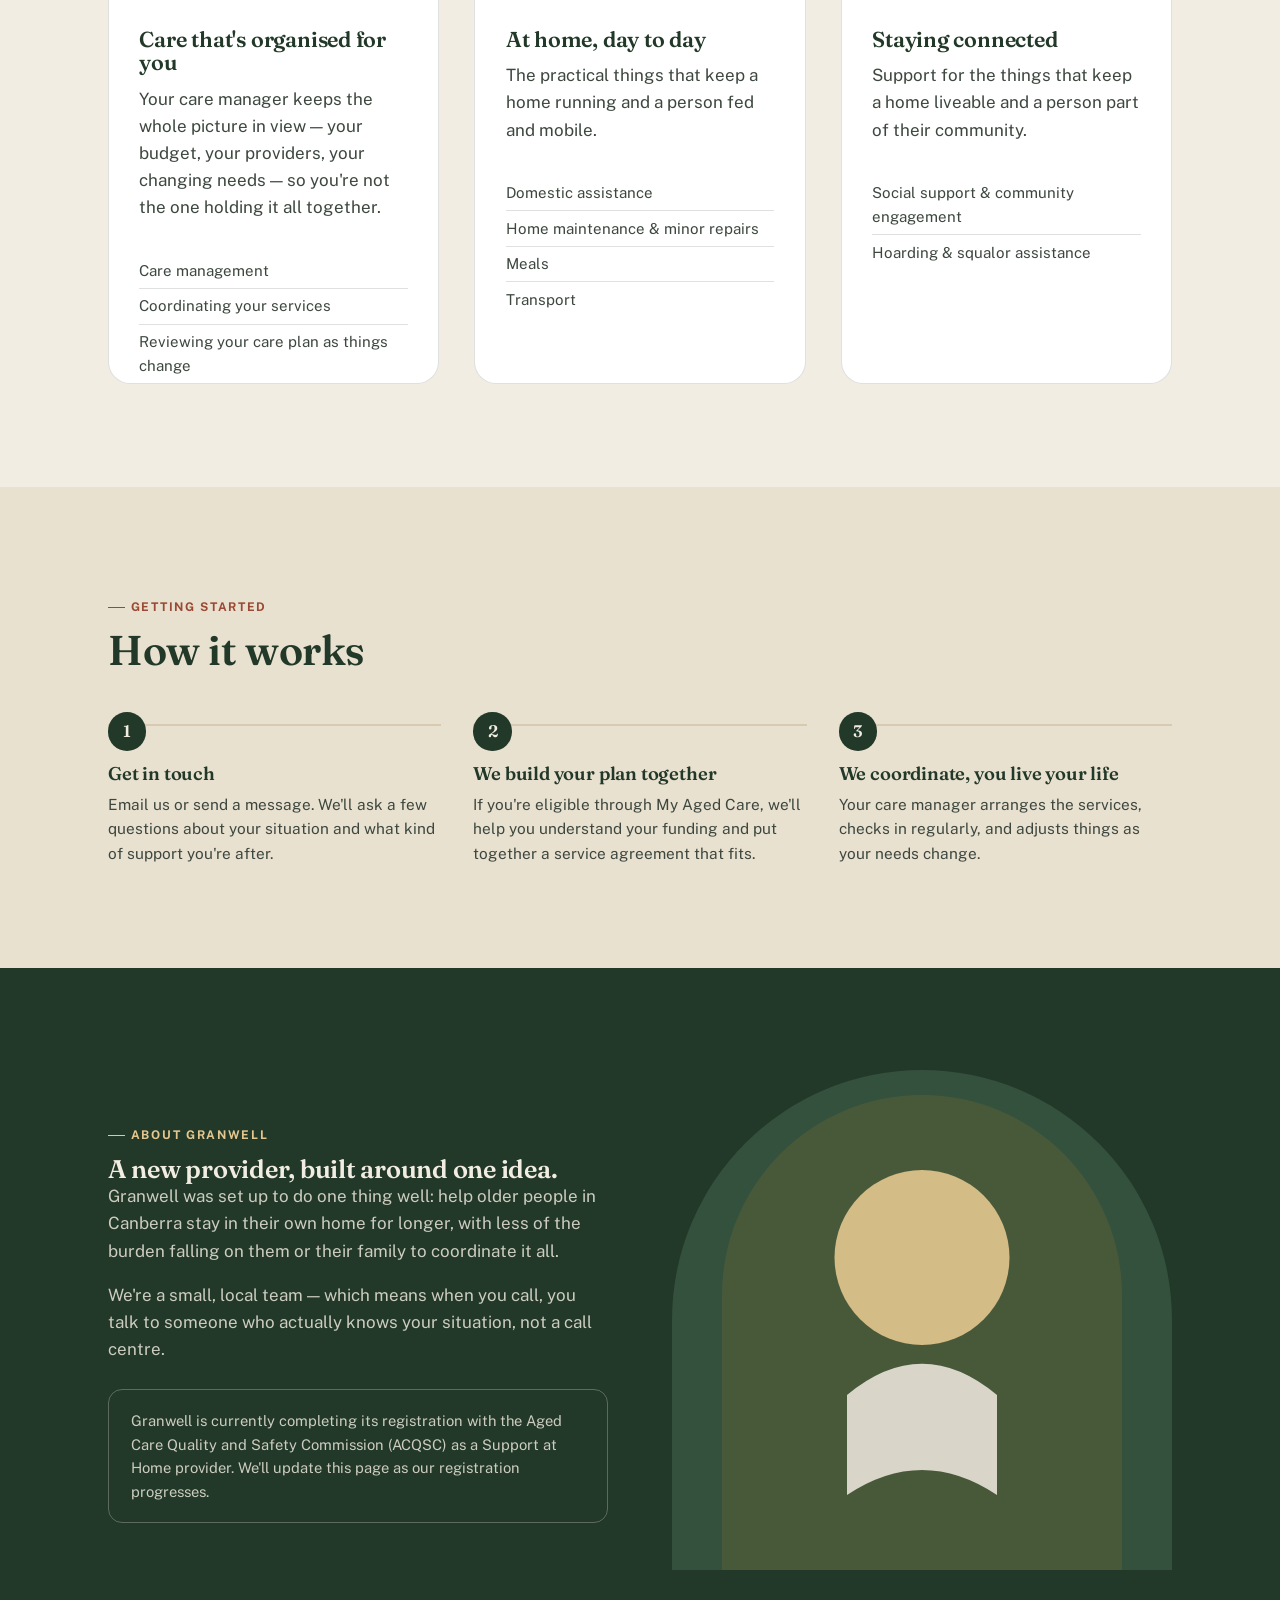
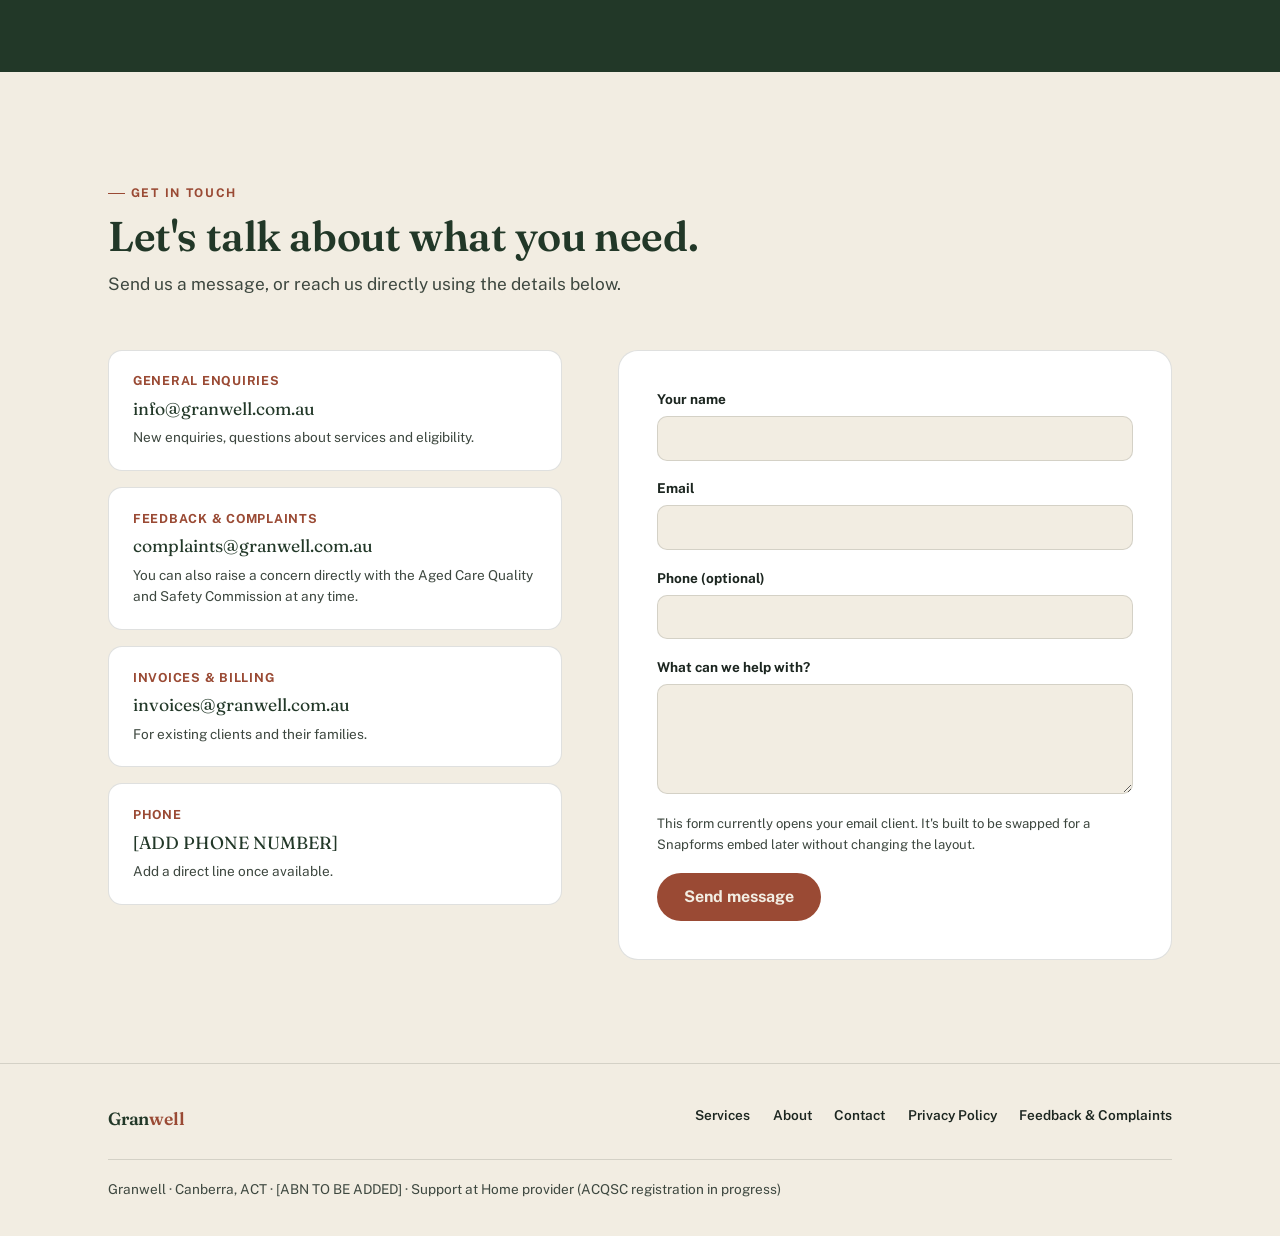
==== commit bcaff401: "Fix broken image and photo cropping; use verified senior-themed photos - Replaced broken Unsplash im" ====
--- a/index.html
+++ b/index.html
@@ -103,7 +103,7 @@
         <article class="service-card reveal">
           <span class="cat-tag">Category 4</span>
           <div class="service-image">
-            <img src="https://images.unsplash.com/photo-1576091160550-2173dba999ef?w=400&h=250&fit=crop" alt="Care coordinator discussing plans" />
+            <img src="https://images.unsplash.com/photo-1658632302217-984d432b4d38?w=600&h=450&fit=crop&auto=format" alt="An older man and woman talking together in their living room" />
           </div>
           <svg class="service-icon" viewBox="0 0 48 48" fill="none" xmlns="http://www.w3.org/2000/svg">
             <circle cx="24" cy="24" r="20" stroke="currentColor" stroke-width="2.2"/>
@@ -121,7 +121,7 @@
         <article class="service-card reveal">
           <span class="cat-tag">Category 1</span>
           <div class="service-image">
-            <img src="https://images.unsplash.com/photo-1576091160588-112fa5fcf77f?w=400&h=250&fit=crop" alt="Caregiver helping with daily activities" />
+            <img src="https://images.unsplash.com/photo-1575467678930-c7acd65d6470?w=600&h=450&fit=crop&auto=format" alt="An older woman preparing fresh vegetables in her kitchen" />
           </div>
           <svg class="service-icon" viewBox="0 0 48 48" fill="none" xmlns="http://www.w3.org/2000/svg">
             <path d="M8 22 24 9l16 13" stroke="currentColor" stroke-width="2.2" stroke-linecap="round" stroke-linejoin="round"/>
@@ -141,7 +141,7 @@
         <article class="service-card reveal">
           <span class="cat-tag">Category 3</span>
           <div class="service-image">
-            <img src="https://images.unsplash.com/photo-1529156069898-49953e39b3ac?w=400&h=250&fit=crop" alt="Seniors enjoying community activities" />
+            <img src="https://images.unsplash.com/photo-1513159446162-54eb8bdaa79b?w=600&h=450&fit=crop&auto=format" alt="Two older men enjoying a game of chess together" />
           </div>
           <svg class="service-icon" viewBox="0 0 48 48" fill="none" xmlns="http://www.w3.org/2000/svg">
             <circle cx="17" cy="18" r="6" stroke="currentColor" stroke-width="2.2"/>
--- a/styles.css
+++ b/styles.css
@@ -330,7 +330,7 @@
 .service-card {
   background: #fff;
   border: 1px solid var(--line);
-  border-radius: var(--radius-arch);
+  border-radius: 22px;
   overflow: hidden;
   text-align: left;
   position: relative;
@@ -346,22 +346,21 @@
 
 .service-image {
   width: 100%;
-  height: 200px;
+  height: 230px;
   overflow: hidden;
   background: linear-gradient(135deg, var(--eucalyptus-deep) 0%, var(--eucalyptus) 100%);
+  flex-shrink: 0;
 }
 .service-image img {
   width: 100%;
   height: 100%;
   object-fit: cover;
+  object-position: center 30%;
   display: block;
 }
 
 .service-card > *:not(.service-image) {
   padding: 0 1.9rem;
-}
-.service-card > .service-image {
-  margin-bottom: 0;
 }
 .service-card h3,
 .service-card p,
@@ -369,29 +368,31 @@
   padding-left: 1.9rem;
   padding-right: 1.9rem;
 }
-.service-card h3 {
-  padding-top: 1.6rem;
-}
 .service-card ul {
   padding-bottom: 1.9rem;
 }
 
 .service-card .cat-tag {
   position: absolute;
-  top: 210px;
-  right: 1.6rem;
+  top: 1rem;
+  right: 1rem;
+  background: rgba(255, 255, 255, 0.94);
+  padding: 0.35em 0.8em;
+  border-radius: 999px;
   font-size: 0.68rem;
   font-weight: 700;
   letter-spacing: 0.08em;
   text-transform: uppercase;
-  color: var(--ochre);
+  color: var(--brick);
   z-index: 10;
+  box-shadow: 0 2px 8px rgba(28, 38, 32, 0.15);
 }
 
 .service-icon {
-  width: 46px;
-  height: 46px;
-  margin-bottom: 1.2rem;
+  width: 40px;
+  height: 40px;
+  margin-top: 1.4rem;
+  margin-bottom: 1rem;
   color: var(--eucalyptus);
 }
 
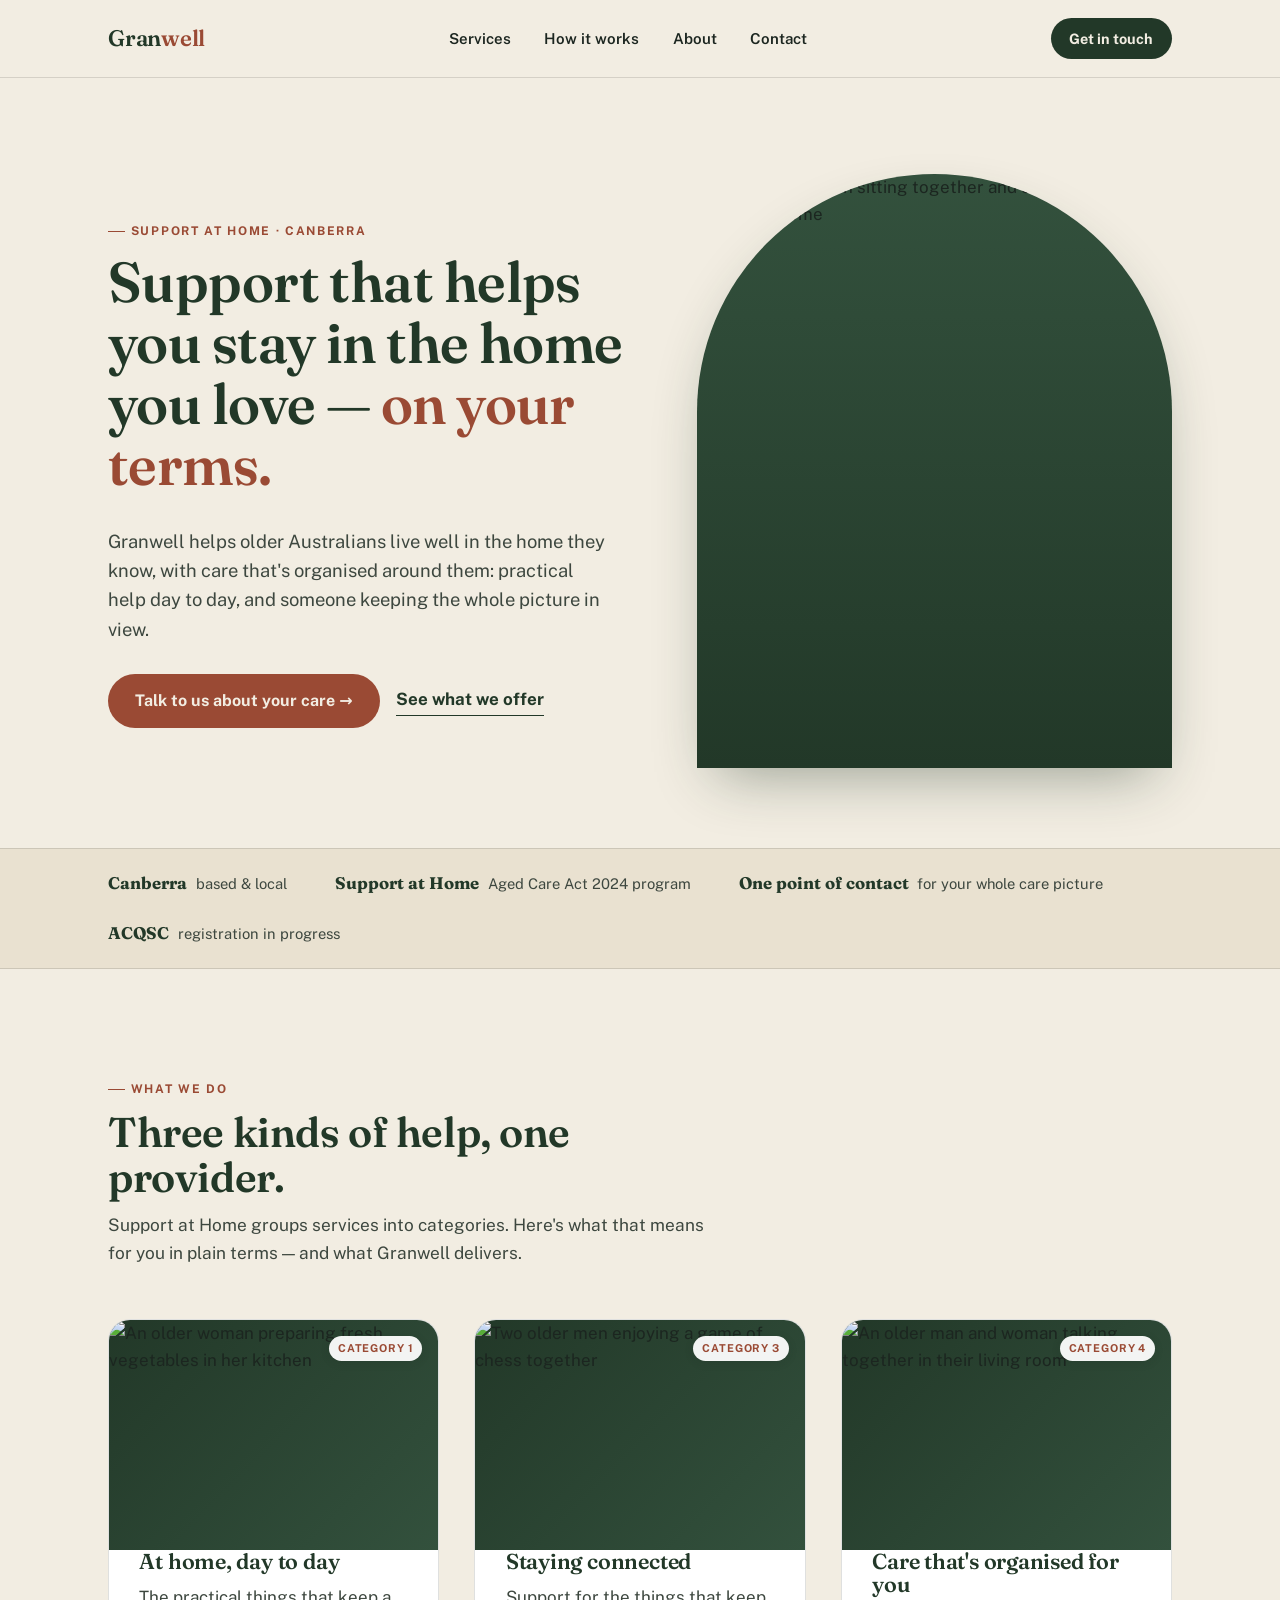
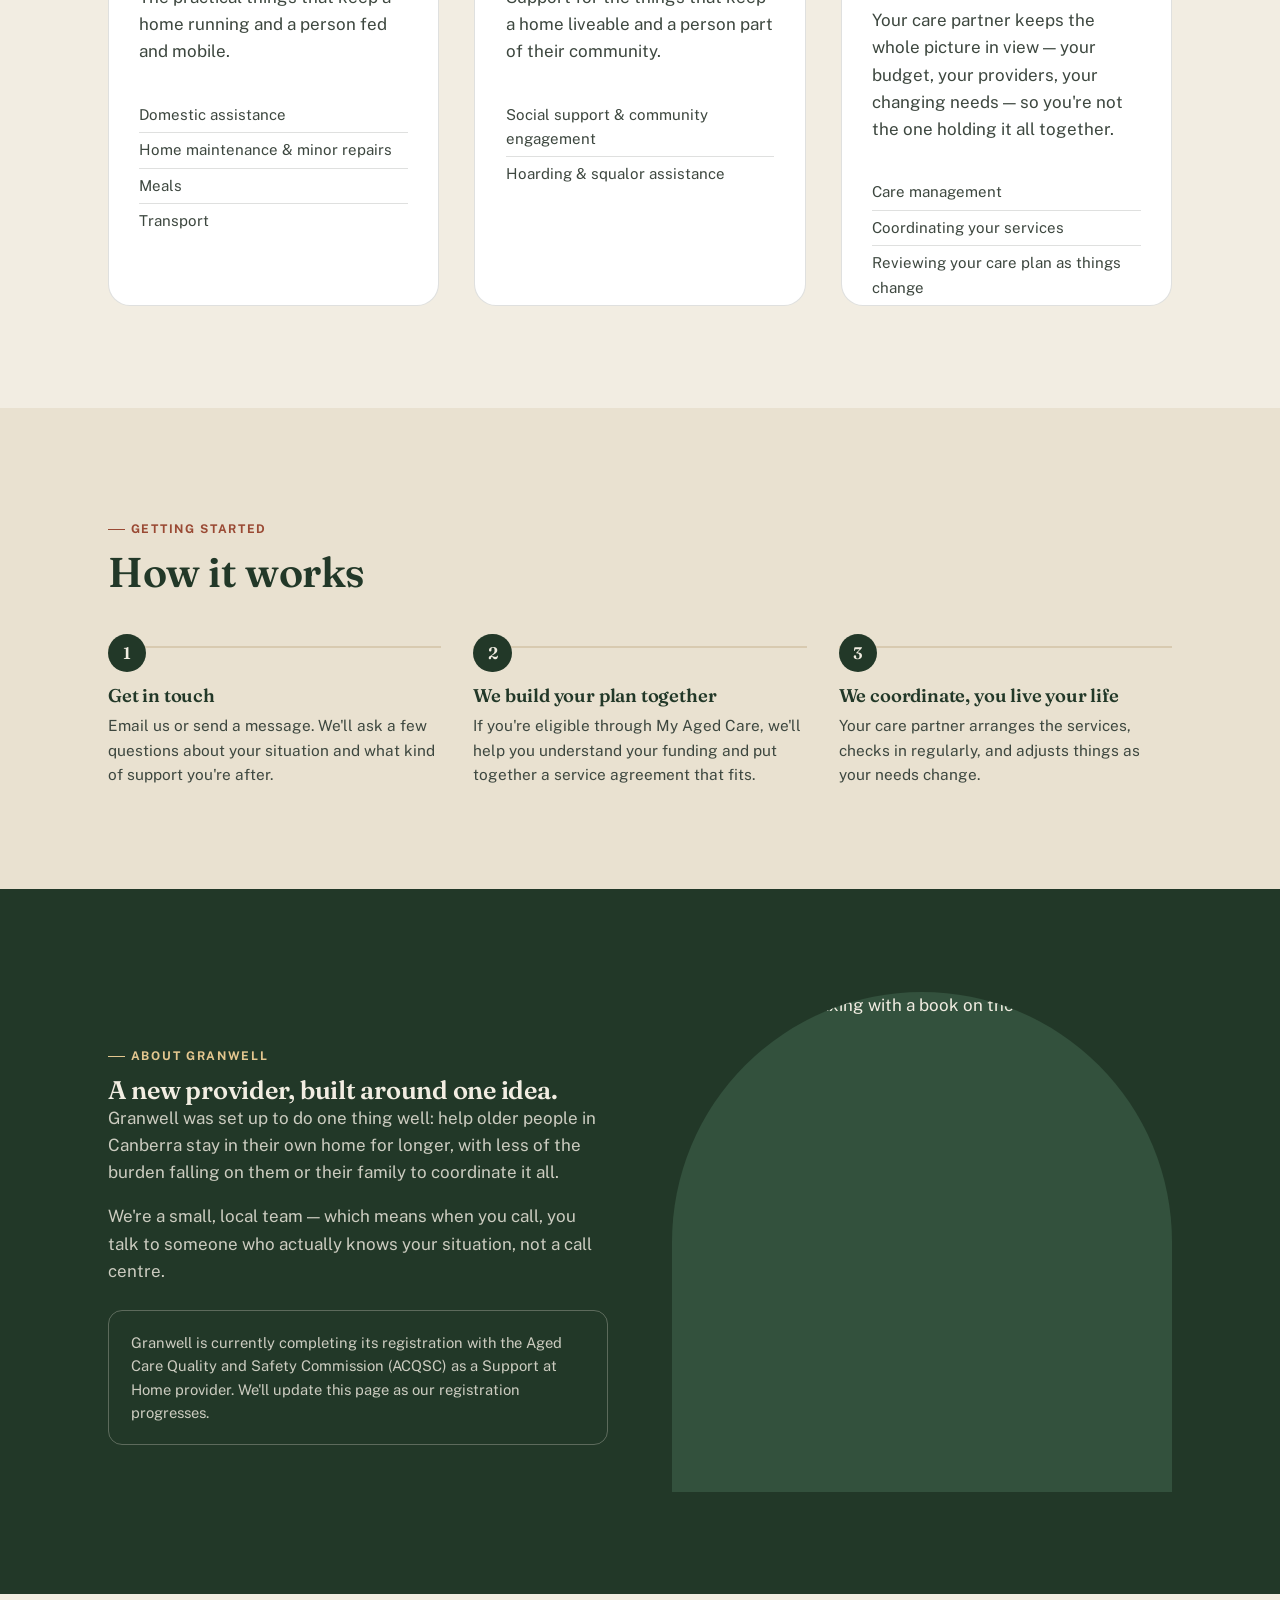
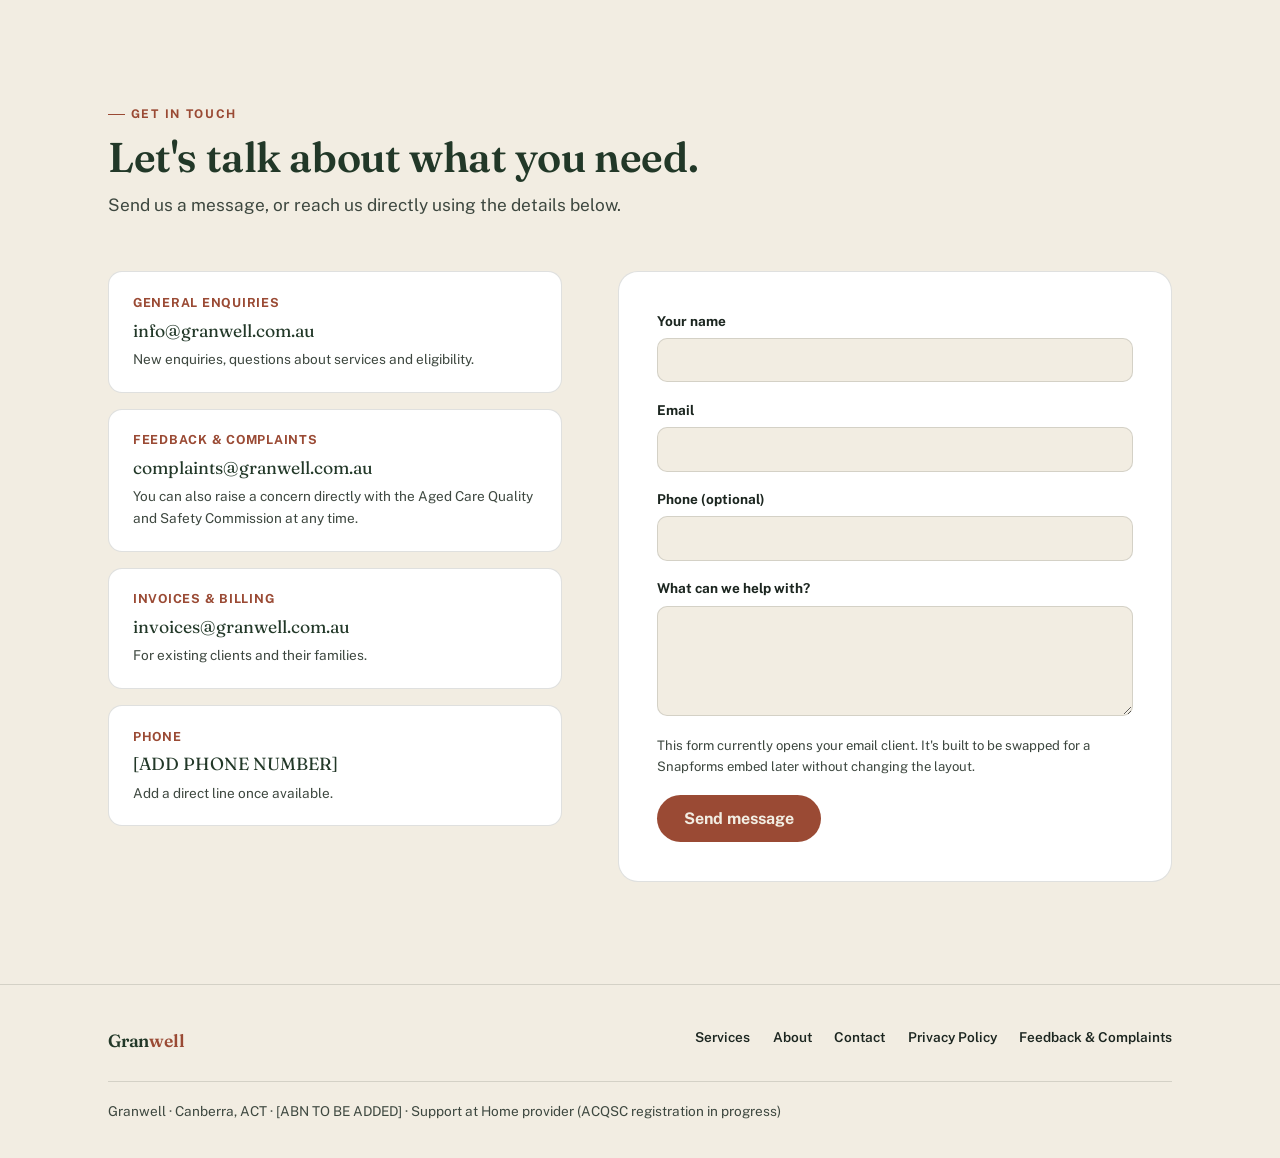
==== commit 43bf67c0: "Revise terminology, card order, headline, and hero/about imagery - 'Care manager' -> 'care partner' " ====
--- a/index.html
+++ b/index.html
@@ -37,44 +37,15 @@
     <div class="wrap">
       <div>
         <span class="eyebrow">Support at Home · Canberra</span>
-        <h1>Growing older should mean staying home — <em>not leaving it.</em></h1>
-        <p class="hero-lede">Granwell helps older Canberrans live well in the home they know, with care that's organised around them: practical help day to day, and someone keeping the whole picture in view.</p>
+        <h1>Support that helps you stay in the home you love — <em>on your terms.</em></h1>
+        <p class="hero-lede">Granwell helps older Australians live well in the home they know, with care that's organised around them: practical help day to day, and someone keeping the whole picture in view.</p>
         <div class="hero-actions">
           <a href="#contact" class="btn-primary">Talk to us about your care →</a>
           <a href="#services" class="btn-ghost">See what we offer</a>
         </div>
       </div>
-      <div class="hero-art" aria-hidden="true">
-        <!-- Threshold / doorway motif: a warm interior glimpsed through an open front door -->
-        <svg viewBox="0 0 400 500" xmlns="http://www.w3.org/2000/svg">
-          <rect width="400" height="500" fill="none"/>
-          <path d="M40 500 V220 A160 160 0 0 1 360 220 V500 Z" fill="#f2ede2" opacity="0.08"/>
-          <path d="M70 500 V240 A130 130 0 0 1 330 240 V500 Z" fill="#e4c78f" opacity="0.12"/>
-          <!-- floor -->
-          <rect x="70" y="430" width="260" height="70" fill="#223828"/>
-          <!-- rug -->
-          <ellipse cx="200" cy="455" rx="90" ry="16" fill="#c1882c" opacity="0.5"/>
-          <!-- armchair -->
-          <g transform="translate(120,330)">
-            <rect x="0" y="40" width="90" height="70" rx="12" fill="#9a4a34"/>
-            <rect x="-14" y="20" width="24" height="80" rx="10" fill="#823d29"/>
-            <rect x="80" y="20" width="24" height="80" rx="10" fill="#823d29"/>
-            <rect x="0" y="10" width="90" height="34" rx="14" fill="#a8523a"/>
-          </g>
-          <!-- side table + lamp -->
-          <g transform="translate(235,300)">
-            <rect x="0" y="90" width="46" height="8" rx="2" fill="#c1882c"/>
-            <rect x="18" y="40" width="10" height="50" fill="#c1882c"/>
-            <path d="M4 40 L42 40 L34 4 L12 4 Z" fill="#e4c78f"/>
-          </g>
-          <!-- window arch top -->
-          <path d="M70 240 A130 130 0 0 1 330 240" fill="none" stroke="#f2ede2" stroke-width="3" opacity="0.5"/>
-          <!-- plant -->
-          <g transform="translate(80,360)">
-            <rect x="10" y="60" width="26" height="30" rx="4" fill="#e4c78f"/>
-            <path d="M23 60 C 0 30, 10 0, 23 15 C 36 0, 46 30, 23 60 Z" fill="#33513d"/>
-          </g>
-        </svg>
+      <div class="hero-art">
+        <img src="https://images.unsplash.com/photo-1496938461470-aaa34930e2d7?w=800&h=1000&fit=crop&auto=format" alt="Two older women sitting together and chatting in a garden at home" />
       </div>
     </div>
   </section>
@@ -101,33 +72,10 @@
       <div class="services-grid">
 
         <article class="service-card reveal">
-          <span class="cat-tag">Category 4</span>
-          <div class="service-image">
-            <img src="https://images.unsplash.com/photo-1658632302217-984d432b4d38?w=600&h=450&fit=crop&auto=format" alt="An older man and woman talking together in their living room" />
-          </div>
-          <svg class="service-icon" viewBox="0 0 48 48" fill="none" xmlns="http://www.w3.org/2000/svg">
-            <circle cx="24" cy="24" r="20" stroke="currentColor" stroke-width="2.2"/>
-            <path d="M24 14v10l7 4" stroke="currentColor" stroke-width="2.2" stroke-linecap="round"/>
-          </svg>
-          <h3>Care that's organised for you</h3>
-          <p>Your care manager keeps the whole picture in view — your budget, your providers, your changing needs — so you're not the one holding it all together.</p>
-          <ul>
-            <li>Care management</li>
-            <li>Coordinating your services</li>
-            <li>Reviewing your care plan as things change</li>
-          </ul>
-        </article>
-
-        <article class="service-card reveal">
           <span class="cat-tag">Category 1</span>
           <div class="service-image">
             <img src="https://images.unsplash.com/photo-1575467678930-c7acd65d6470?w=600&h=450&fit=crop&auto=format" alt="An older woman preparing fresh vegetables in her kitchen" />
           </div>
-          <svg class="service-icon" viewBox="0 0 48 48" fill="none" xmlns="http://www.w3.org/2000/svg">
-            <path d="M8 22 24 9l16 13" stroke="currentColor" stroke-width="2.2" stroke-linecap="round" stroke-linejoin="round"/>
-            <path d="M12 20v17h24V20" stroke="currentColor" stroke-width="2.2" stroke-linejoin="round"/>
-            <path d="M20 37v-9h8v9" stroke="currentColor" stroke-width="2.2" stroke-linejoin="round"/>
-          </svg>
           <h3>At home, day to day</h3>
           <p>The practical things that keep a home running and a person fed and mobile.</p>
           <ul>
@@ -143,12 +91,6 @@
           <div class="service-image">
             <img src="https://images.unsplash.com/photo-1513159446162-54eb8bdaa79b?w=600&h=450&fit=crop&auto=format" alt="Two older men enjoying a game of chess together" />
           </div>
-          <svg class="service-icon" viewBox="0 0 48 48" fill="none" xmlns="http://www.w3.org/2000/svg">
-            <circle cx="17" cy="18" r="6" stroke="currentColor" stroke-width="2.2"/>
-            <circle cx="32" cy="20" r="5" stroke="currentColor" stroke-width="2.2"/>
-            <path d="M6 38c1-6 6-10 11-10s10 4 11 10" stroke="currentColor" stroke-width="2.2" stroke-linecap="round"/>
-            <path d="M25 30c4 .3 8 3.6 9 8" stroke="currentColor" stroke-width="2.2" stroke-linecap="round"/>
-          </svg>
           <h3>Staying connected</h3>
           <p>Support for the things that keep a home liveable and a person part of their community.</p>
           <ul>
@@ -157,6 +99,20 @@
           </ul>
         </article>
 
+        <article class="service-card reveal">
+          <span class="cat-tag">Category 4</span>
+          <div class="service-image">
+            <img src="https://images.unsplash.com/photo-1658632302217-984d432b4d38?w=600&h=450&fit=crop&auto=format" alt="An older man and woman talking together in their living room" />
+          </div>
+          <h3>Care that's organised for you</h3>
+          <p>Your care partner keeps the whole picture in view — your budget, your providers, your changing needs — so you're not the one holding it all together.</p>
+          <ul>
+            <li>Care management</li>
+            <li>Coordinating your services</li>
+            <li>Reviewing your care plan as things change</li>
+          </ul>
+        </article>
+
       </div>
     </div>
   </section>
@@ -179,7 +135,7 @@
         </div>
         <div class="step reveal">
           <h3>We coordinate, you live your life</h3>
-          <p>Your care manager arranges the services, checks in regularly, and adjusts things as your needs change.</p>
+          <p>Your care partner arranges the services, checks in regularly, and adjusts things as your needs change.</p>
         </div>
       </div>
     </div>
@@ -197,12 +153,8 @@
           Granwell is currently completing its registration with the Aged Care Quality and Safety Commission (ACQSC) as a Support at Home provider. We'll update this page as our registration progresses.
         </div>
       </div>
-      <div class="about-art" aria-hidden="true">
-        <svg viewBox="0 0 400 400" xmlns="http://www.w3.org/2000/svg">
-          <path d="M40 400 V180 A160 160 0 0 1 360 180 V400 Z" fill="#c1882c" opacity="0.15"/>
-          <circle cx="200" cy="150" r="70" fill="#e4c78f" opacity="0.9"/>
-          <path d="M140 260 Q200 210 260 260 L260 340 Q200 300 140 340 Z" fill="#f2ede2" opacity="0.85"/>
-        </svg>
+      <div class="about-art">
+        <img src="https://images.unsplash.com/photo-1758691030847-e0031f5028c7?w=800&h=800&fit=crop&auto=format" alt="An older man relaxing with a book on the couch at home" />
       </div>
     </div>
   </section>
--- a/styles.css
+++ b/styles.css
@@ -282,7 +282,13 @@
   box-shadow: 0 24px 60px -20px rgba(34, 56, 40, 0.45);
 }
 
-.hero-art svg { width: 100%; height: 100%; }
+.hero-art img, .hero-art svg {
+  width: 100%;
+  height: 100%;
+  object-fit: cover;
+  object-position: center 35%;
+  display: block;
+}
 
 .trust-strip {
   border-top: 1px solid var(--line);
@@ -367,6 +373,9 @@
 .service-card ul {
   padding-left: 1.9rem;
   padding-right: 1.9rem;
+}
+.service-card h3 {
+  padding-top: 1.6rem;
 }
 .service-card ul {
   padding-bottom: 1.9rem;
@@ -388,14 +397,6 @@
   box-shadow: 0 2px 8px rgba(28, 38, 32, 0.15);
 }
 
-.service-icon {
-  width: 40px;
-  height: 40px;
-  margin-top: 1.4rem;
-  margin-bottom: 1rem;
-  color: var(--eucalyptus);
-}
-
 .service-card h3 {
   font-size: 1.35rem;
   margin-bottom: 0.5em;
@@ -501,7 +502,13 @@
   background: var(--eucalyptus);
   overflow: hidden;
 }
-.about-art svg { width: 100%; height: 100%; }
+.about-art img, .about-art svg {
+  width: 100%;
+  height: 100%;
+  object-fit: cover;
+  object-position: center 30%;
+  display: block;
+}
 
 @media (max-width: 900px) {
   .about .wrap { grid-template-columns: 1fr; }
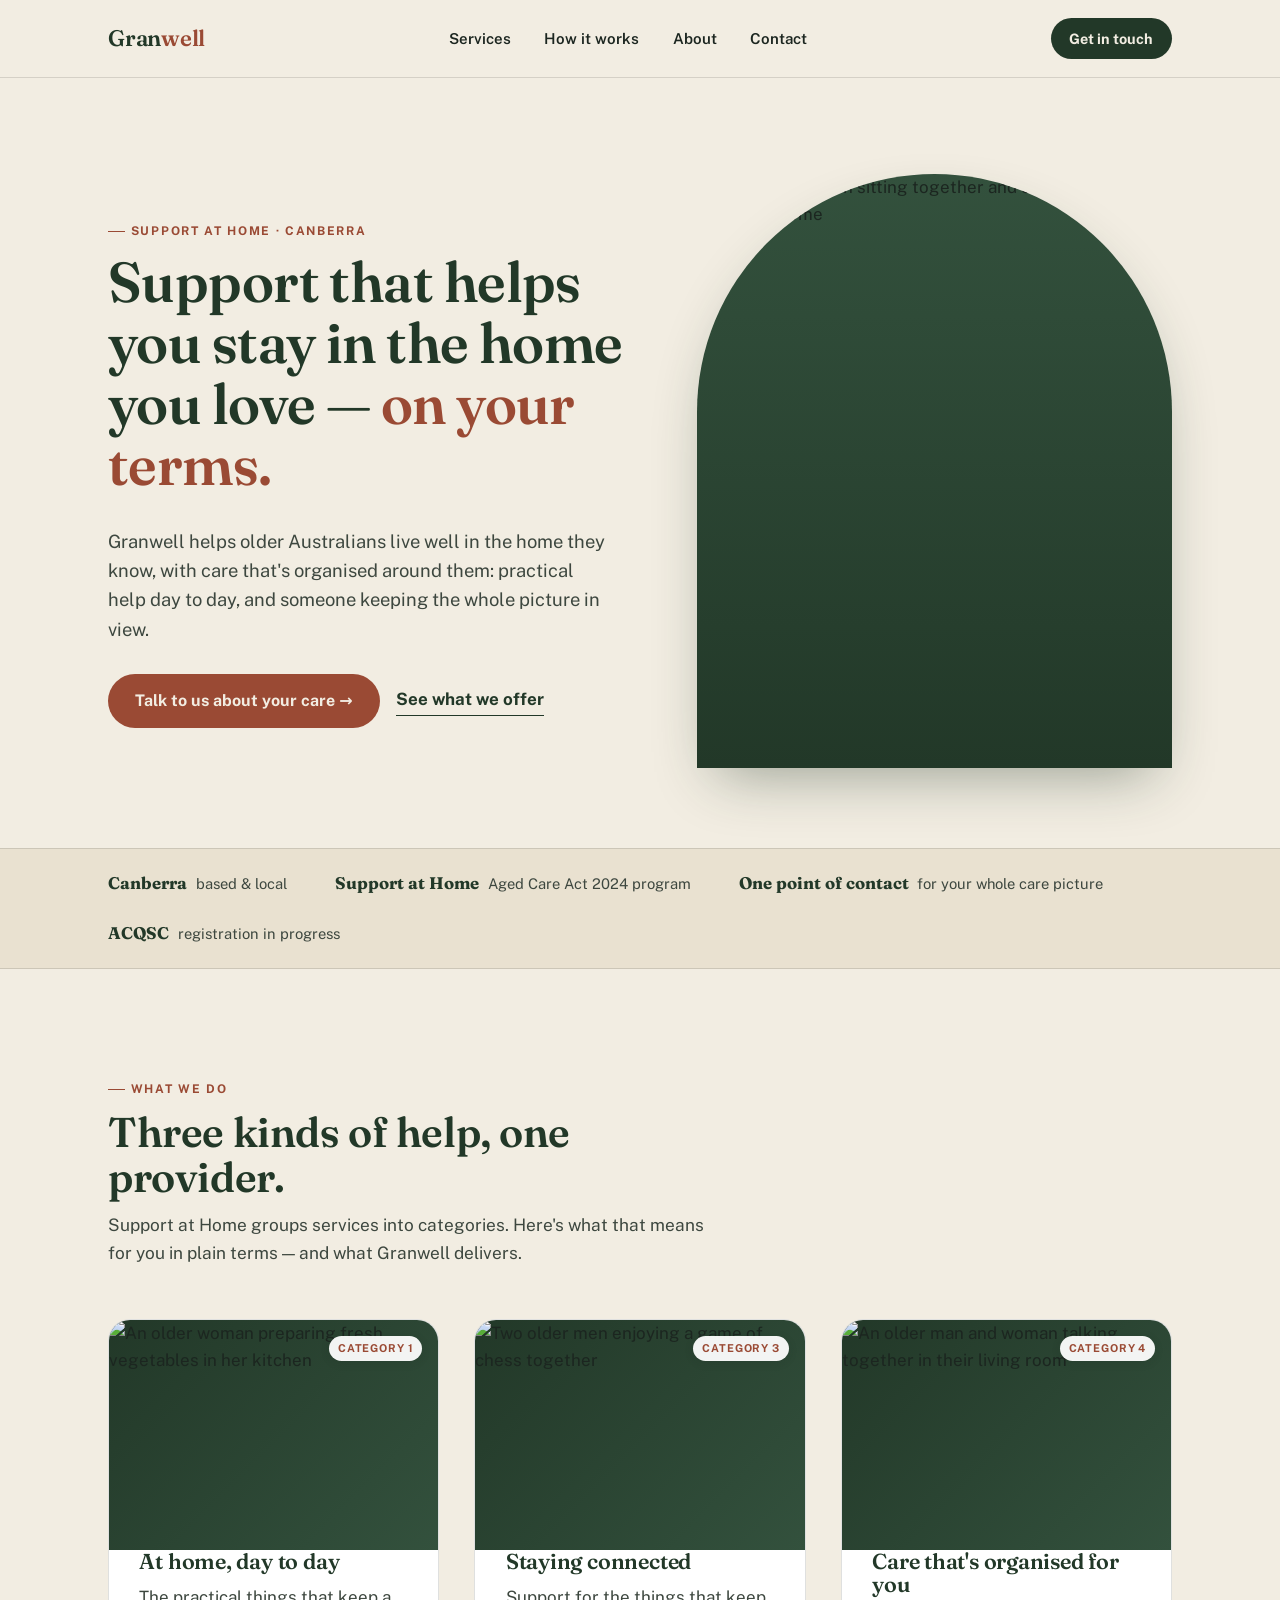
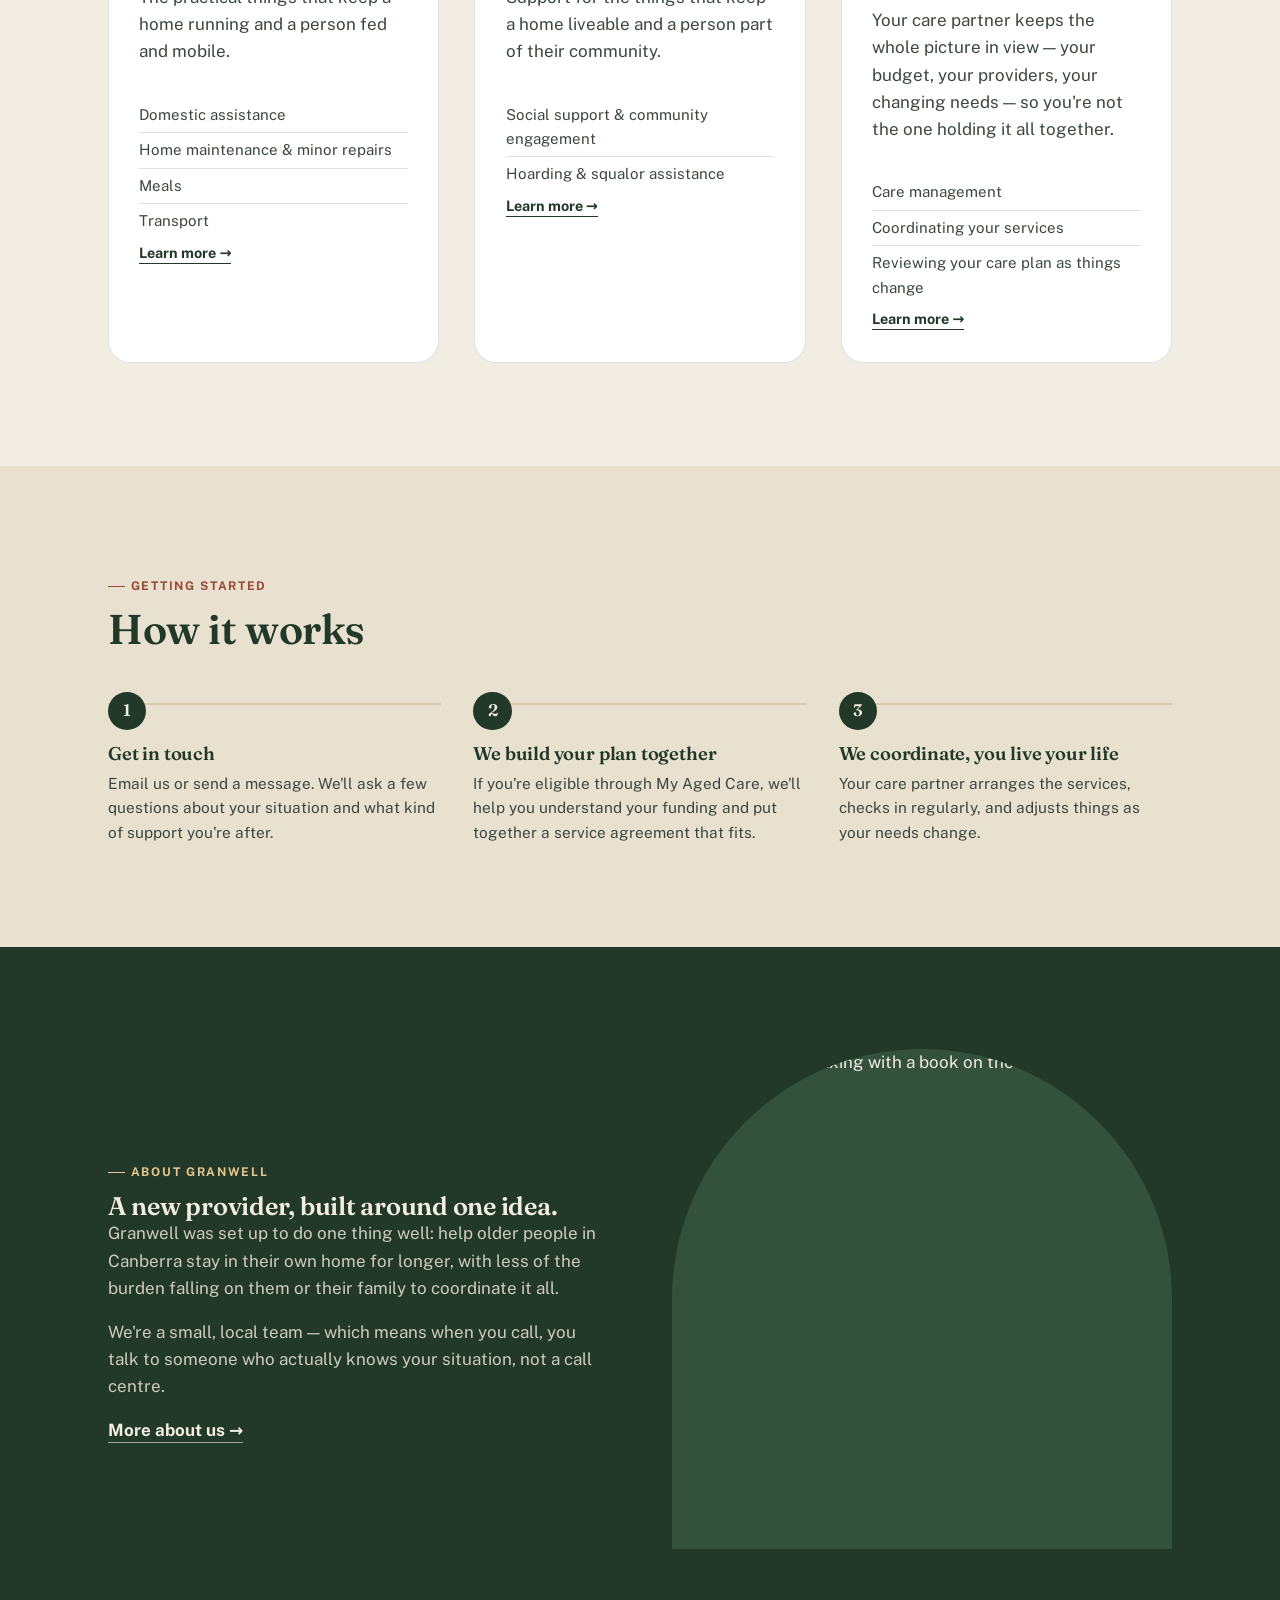
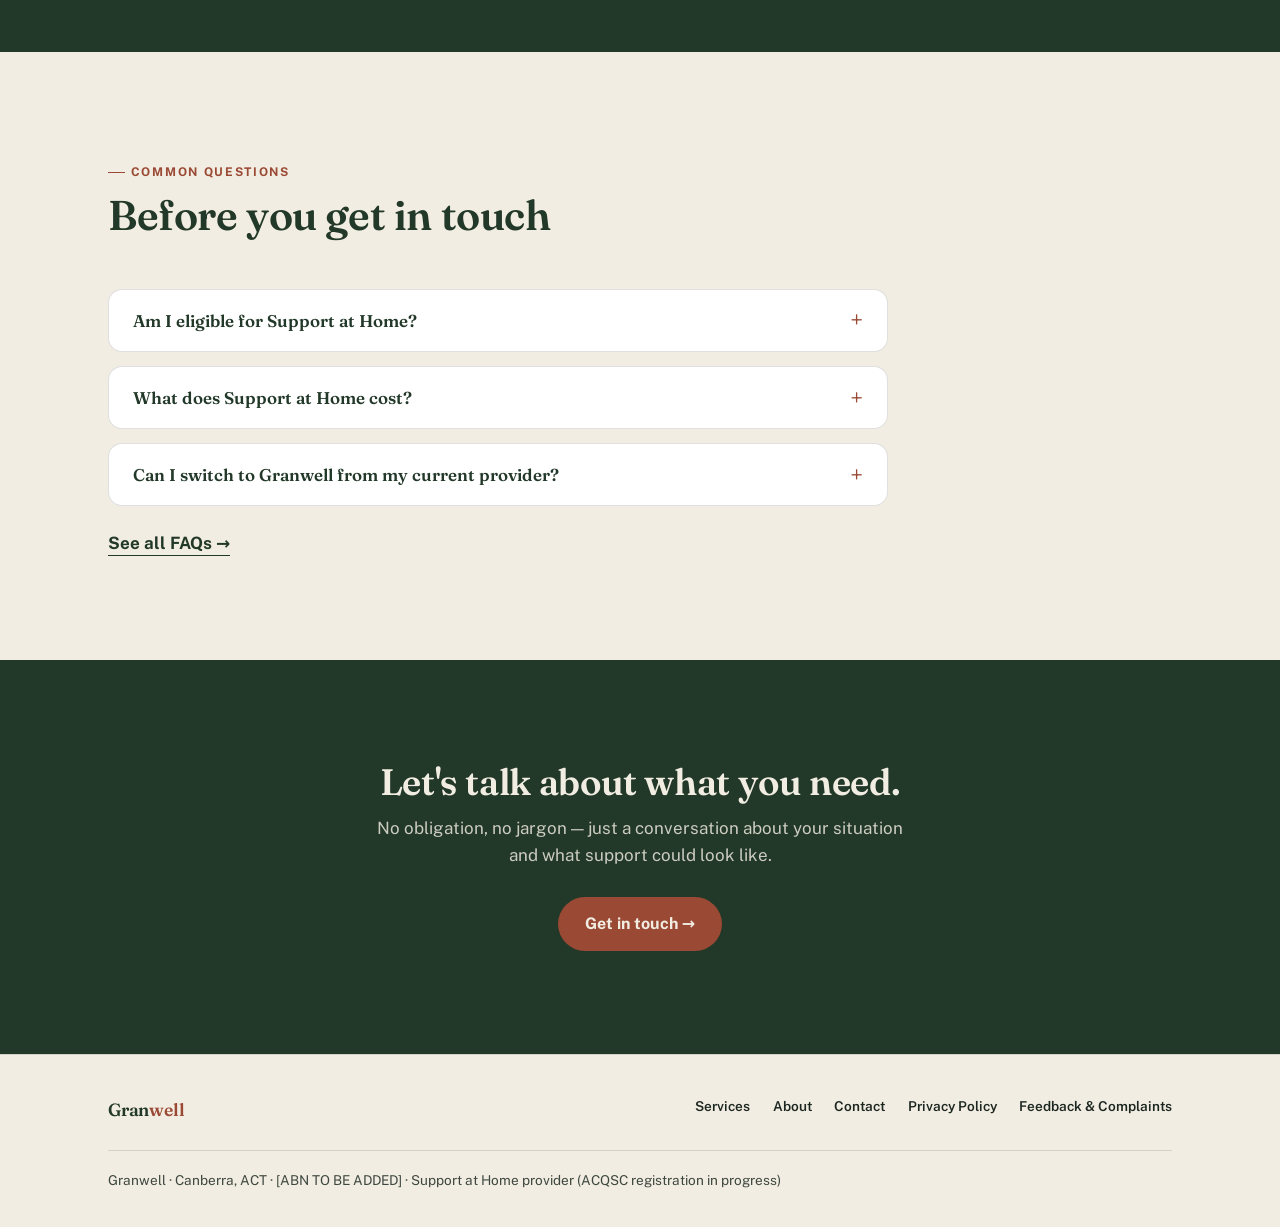
==== commit f5f7e086: "Rebuild as multi-page site with SEO, AI-search, and working contact form Splits the single-page site" ====
--- a/index.html
+++ b/index.html
@@ -3,27 +3,67 @@
 <head>
 <meta charset="UTF-8" />
 <meta name="viewport" content="width=device-width, initial-scale=1" />
-<title>Granwell — Support at Home care in Canberra</title>
+<title>Granwell — Support at Home Care in Canberra, ACT</title>
 <meta name="description" content="Granwell is a Canberra-based Support at Home provider helping older Australians stay confidently in the home they love, with care management, everyday support and community connection." />
+<link rel="canonical" href="https://granwell.com.au/" />
+
+<!-- Open Graph -->
+<meta property="og:type" content="website" />
+<meta property="og:site_name" content="Granwell" />
+<meta property="og:title" content="Granwell — Support at Home Care in Canberra, ACT" />
+<meta property="og:description" content="Support that helps you stay in the home you love, on your terms. Care management, everyday support and community connection for older Australians in Canberra." />
+<meta property="og:url" content="https://granwell.com.au/" />
+<meta property="og:image" content="https://granwell.com.au/og-image.png" />
+<meta property="og:image:width" content="1200" />
+<meta property="og:image:height" content="630" />
+<meta property="og:locale" content="en_AU" />
+
+<!-- Twitter -->
+<meta name="twitter:card" content="summary_large_image" />
+<meta name="twitter:title" content="Granwell — Support at Home Care in Canberra, ACT" />
+<meta name="twitter:description" content="Support that helps you stay in the home you love, on your terms. Care management, everyday support and community connection for older Australians in Canberra." />
+<meta name="twitter:image" content="https://granwell.com.au/og-image.png" />
+
+<link rel="icon" type="image/svg+xml" href="favicon.svg" />
+<link rel="apple-touch-icon" href="apple-touch-icon.png" />
+
 <link rel="preconnect" href="https://fonts.googleapis.com">
 <link rel="preconnect" href="https://fonts.gstatic.com" crossorigin>
 <link href="https://fonts.googleapis.com/css2?family=Fraunces:ital,wght@0,500;0,600;1,500&family=Public+Sans:wght@400;600;700&display=swap" rel="stylesheet">
 <link rel="stylesheet" href="styles.css" />
+
+<script type="application/ld+json">
+{
+  "@context": "https://schema.org",
+  "@type": "HomeHealthCareService",
+  "name": "Granwell",
+  "url": "https://granwell.com.au/",
+  "description": "Granwell is a Canberra-based Support at Home provider helping older Australians stay confidently in the home they love, with care management, everyday support and community connection.",
+  "areaServed": { "@type": "City", "name": "Canberra" },
+  "address": {
+    "@type": "PostalAddress",
+    "addressLocality": "Canberra",
+    "addressRegion": "ACT",
+    "addressCountry": "AU"
+  },
+  "email": "info@granwell.com.au"
+}
+</script>
 </head>
 <body>
 
 <header class="site-header" id="siteHeader">
   <div class="wrap">
-    <a href="#top" class="logo">Gran<span>well</span></a>
+    <a href="index.html" class="logo">Gran<span>well</span></a>
     <nav aria-label="Primary">
       <ul class="nav-links">
-        <li><a href="#services">Services</a></li>
-        <li><a href="#how-it-works">How it works</a></li>
-        <li><a href="#about">About</a></li>
-        <li><a href="#contact">Contact</a></li>
+        <li><a href="services.html">Services</a></li>
+        <li><a href="index.html#how-it-works">How it works</a></li>
+        <li><a href="about.html">About</a></li>
+        <li><a href="contact.html">Contact</a></li>
       </ul>
     </nav>
-    <a href="#contact" class="nav-cta">Get in touch</a>
+    <a href="contact.html" class="nav-cta">Get in touch</a>
     <button class="nav-toggle" id="navToggle" aria-label="Toggle menu" aria-expanded="false">
       <span></span>
     </button>
@@ -40,12 +80,12 @@
         <h1>Support that helps you stay in the home you love — <em>on your terms.</em></h1>
         <p class="hero-lede">Granwell helps older Australians live well in the home they know, with care that's organised around them: practical help day to day, and someone keeping the whole picture in view.</p>
         <div class="hero-actions">
-          <a href="#contact" class="btn-primary">Talk to us about your care →</a>
-          <a href="#services" class="btn-ghost">See what we offer</a>
+          <a href="contact.html" class="btn-primary">Talk to us about your care →</a>
+          <a href="services.html" class="btn-ghost">See what we offer</a>
         </div>
       </div>
       <div class="hero-art">
-        <img src="https://images.unsplash.com/photo-1496938461470-aaa34930e2d7?w=800&h=1000&fit=crop&auto=format" alt="Two older women sitting together and chatting in a garden at home" />
+        <img src="https://images.unsplash.com/photo-1496938461470-aaa34930e2d7?w=800&h=1000&fit=crop&auto=format" alt="Two older women sitting together and chatting in a garden at home" width="800" height="1000" loading="eager" />
       </div>
     </div>
   </section>
@@ -60,7 +100,7 @@
     </div>
   </div>
 
-  <!-- SERVICES -->
+  <!-- SERVICES OVERVIEW -->
   <section class="section" id="services">
     <div class="wrap">
       <div class="section-head reveal">
@@ -74,7 +114,7 @@
         <article class="service-card reveal">
           <span class="cat-tag">Category 1</span>
           <div class="service-image">
-            <img src="https://images.unsplash.com/photo-1575467678930-c7acd65d6470?w=600&h=450&fit=crop&auto=format" alt="An older woman preparing fresh vegetables in her kitchen" />
+            <img src="https://images.unsplash.com/photo-1575467678930-c7acd65d6470?w=600&h=450&fit=crop&auto=format" alt="An older woman preparing fresh vegetables in her kitchen" width="600" height="450" loading="lazy" />
           </div>
           <h3>At home, day to day</h3>
           <p>The practical things that keep a home running and a person fed and mobile.</p>
@@ -84,12 +124,13 @@
             <li>Meals</li>
             <li>Transport</li>
           </ul>
+          <p style="padding:0 1.9rem 1.9rem;"><a href="services.html#category-1" class="btn-ghost" style="font-size:0.9rem;">Learn more →</a></p>
         </article>
 
         <article class="service-card reveal">
           <span class="cat-tag">Category 3</span>
           <div class="service-image">
-            <img src="https://images.unsplash.com/photo-1513159446162-54eb8bdaa79b?w=600&h=450&fit=crop&auto=format" alt="Two older men enjoying a game of chess together" />
+            <img src="https://images.unsplash.com/photo-1513159446162-54eb8bdaa79b?w=600&h=450&fit=crop&auto=format" alt="Two older men enjoying a game of chess together" width="600" height="450" loading="lazy" />
           </div>
           <h3>Staying connected</h3>
           <p>Support for the things that keep a home liveable and a person part of their community.</p>
@@ -97,12 +138,13 @@
             <li>Social support &amp; community engagement</li>
             <li>Hoarding &amp; squalor assistance</li>
           </ul>
+          <p style="padding:0 1.9rem 1.9rem;"><a href="services.html#category-3" class="btn-ghost" style="font-size:0.9rem;">Learn more →</a></p>
         </article>
 
         <article class="service-card reveal">
           <span class="cat-tag">Category 4</span>
           <div class="service-image">
-            <img src="https://images.unsplash.com/photo-1658632302217-984d432b4d38?w=600&h=450&fit=crop&auto=format" alt="An older man and woman talking together in their living room" />
+            <img src="https://images.unsplash.com/photo-1658632302217-984d432b4d38?w=600&h=450&fit=crop&auto=format" alt="An older man and woman talking together in their living room" width="600" height="450" loading="lazy" />
           </div>
           <h3>Care that's organised for you</h3>
           <p>Your care partner keeps the whole picture in view — your budget, your providers, your changing needs — so you're not the one holding it all together.</p>
@@ -111,6 +153,7 @@
             <li>Coordinating your services</li>
             <li>Reviewing your care plan as things change</li>
           </ul>
+          <p style="padding:0 1.9rem 1.9rem;"><a href="services.html#category-4" class="btn-ghost" style="font-size:0.9rem;">Learn more →</a></p>
         </article>
 
       </div>
@@ -141,7 +184,7 @@
     </div>
   </section>
 
-  <!-- ABOUT -->
+  <!-- ABOUT TEASER -->
   <section class="section about" id="about">
     <div class="wrap">
       <div class="reveal">
@@ -149,74 +192,46 @@
         <h2>A new provider, built around one idea.</h2>
         <p>Granwell was set up to do one thing well: help older people in Canberra stay in their own home for longer, with less of the burden falling on them or their family to coordinate it all.</p>
         <p>We're a small, local team — which means when you call, you talk to someone who actually knows your situation, not a call centre.</p>
-        <div class="about-note">
-          Granwell is currently completing its registration with the Aged Care Quality and Safety Commission (ACQSC) as a Support at Home provider. We'll update this page as our registration progresses.
-        </div>
+        <p><a href="about.html" class="btn-ghost" style="color:var(--paper);border-color:rgba(242,237,226,0.6);">More about us →</a></p>
       </div>
       <div class="about-art">
-        <img src="https://images.unsplash.com/photo-1758691030847-e0031f5028c7?w=800&h=800&fit=crop&auto=format" alt="An older man relaxing with a book on the couch at home" />
-      </div>
-    </div>
-  </section>
-
-  <!-- CONTACT -->
-  <section class="section" id="contact">
+        <img src="https://images.unsplash.com/photo-1758691030847-e0031f5028c7?w=800&h=800&fit=crop&auto=format" alt="An older man relaxing with a book on the couch at home" width="800" height="800" loading="lazy" />
+      </div>
+    </div>
+  </section>
+
+  <!-- FAQ TEASER -->
+  <section class="section" id="faq-teaser">
     <div class="wrap">
       <div class="section-head reveal">
-        <span class="eyebrow">Get in touch</span>
-        <h2>Let's talk about what you need.</h2>
-        <p>Send us a message, or reach us directly using the details below.</p>
-      </div>
-
-      <div class="contact-grid">
-        <div class="contact-cards reveal">
-          <div class="contact-card">
-            <span class="label">General enquiries</span>
-            <a href="mailto:info@granwell.com.au">info@granwell.com.au</a>
-            <p class="hint">New enquiries, questions about services and eligibility.</p>
-          </div>
-          <div class="contact-card">
-            <span class="label">Feedback &amp; complaints</span>
-            <a href="mailto:complaints@granwell.com.au">complaints@granwell.com.au</a>
-            <p class="hint">You can also raise a concern directly with the Aged Care Quality and Safety Commission at any time.</p>
-          </div>
-          <div class="contact-card">
-            <span class="label">Invoices &amp; billing</span>
-            <a href="mailto:invoices@granwell.com.au">invoices@granwell.com.au</a>
-            <p class="hint">For existing clients and their families.</p>
-          </div>
-          <div class="contact-card">
-            <span class="label">Phone</span>
-            <a href="tel:">[ADD PHONE NUMBER]</a>
-            <p class="hint">Add a direct line once available.</p>
-          </div>
-        </div>
-
-        <!--
-          TODO (Shrijan): swap this static form for the Snapforms embed,
-          same pattern used on the PPM site. Keeping field names aligned
-          (name / email / phone / message) should make that a clean swap.
-        -->
-        <form class="contact-form" action="mailto:info@granwell.com.au" method="post" enctype="text/plain">
-          <div class="form-row">
-            <label for="name">Your name</label>
-            <input type="text" id="name" name="name" required />
-          </div>
-          <div class="form-row">
-            <label for="email">Email</label>
-            <input type="email" id="email" name="email" required />
-          </div>
-          <div class="form-row">
-            <label for="phone">Phone (optional)</label>
-            <input type="tel" id="phone" name="phone" />
-          </div>
-          <div class="form-row">
-            <label for="message">What can we help with?</label>
-            <textarea id="message" name="message" required></textarea>
-          </div>
-          <p class="form-note">This form currently opens your email client. It's built to be swapped for a Snapforms embed later without changing the layout.</p>
-          <button type="submit" class="btn-primary">Send message</button>
-        </form>
+        <span class="eyebrow">Common questions</span>
+        <h2>Before you get in touch</h2>
+      </div>
+      <div class="faq-list reveal">
+        <details class="faq-item">
+          <summary>Am I eligible for Support at Home?</summary>
+          <p>Eligibility is assessed through My Aged Care. If you're not already assessed, we can point you to the right first step — get in touch and we'll walk you through it.</p>
+        </details>
+        <details class="faq-item">
+          <summary>What does Support at Home cost?</summary>
+          <p>Costs depend on your assessed funding level and any income-tested contribution set by Services Australia. We'll go through what applies to your situation before you commit to anything.</p>
+        </details>
+        <details class="faq-item">
+          <summary>Can I switch to Granwell from my current provider?</summary>
+          <p>Yes. Changing Support at Home providers is a normal, supported process. We'll help you understand the steps and timing so the switch is smooth.</p>
+        </details>
+      </div>
+      <p style="margin-top:1.5rem;"><a href="services.html#faq" class="btn-ghost">See all FAQs →</a></p>
+    </div>
+  </section>
+
+  <!-- CTA BANNER -->
+  <section class="section cta-banner">
+    <div class="wrap">
+      <h2>Let's talk about what you need.</h2>
+      <p>No obligation, no jargon — just a conversation about your situation and what support could look like.</p>
+      <div class="hero-actions">
+        <a href="contact.html" class="btn-primary">Get in touch →</a>
       </div>
     </div>
   </section>
@@ -226,13 +241,13 @@
 <footer class="site-footer">
   <div class="wrap">
     <div class="footer-grid">
-      <a href="#top" class="logo" style="font-size:1.1rem;">Gran<span>well</span></a>
+      <a href="index.html" class="logo" style="font-size:1.1rem;">Gran<span>well</span></a>
       <ul class="footer-links">
-        <li><a href="#services">Services</a></li>
-        <li><a href="#about">About</a></li>
-        <li><a href="#contact">Contact</a></li>
-        <li><a href="#" data-doc="privacy">Privacy Policy</a></li>
-        <li><a href="#" data-doc="complaints">Feedback &amp; Complaints</a></li>
+        <li><a href="services.html">Services</a></li>
+        <li><a href="about.html">About</a></li>
+        <li><a href="contact.html">Contact</a></li>
+        <li><a href="privacy-policy.html">Privacy Policy</a></li>
+        <li><a href="feedback-complaints.html">Feedback &amp; Complaints</a></li>
       </ul>
     </div>
     <div class="footer-fine wrap" style="padding-left:0;padding-right:0;">
--- a/styles.css
+++ b/styles.css
@@ -631,3 +631,190 @@
 @media (prefers-reduced-motion: reduce) {
   .reveal { opacity: 1; transform: none; }
 }
+
+/* ==========================================================================
+   Interior page hero (Services / About / Contact / Legal)
+   ========================================================================== */
+
+.page-hero {
+  padding-top: clamp(3rem, 7vw, 5rem);
+  padding-bottom: clamp(2.5rem, 6vw, 4rem);
+  background: var(--paper-raised);
+  border-bottom: 1px solid var(--line);
+}
+.page-hero .wrap { max-width: 800px; }
+.page-hero h1 { font-size: clamp(2rem, 4.2vw, 2.9rem); margin-bottom: 0.5em; }
+.page-hero p { font-size: 1.08rem; max-width: 62ch; }
+
+/* Breadcrumbs */
+.breadcrumbs {
+  font-size: 0.82rem;
+  color: var(--ink-soft);
+  margin-bottom: 1.1rem;
+  display: flex;
+  flex-wrap: wrap;
+  gap: 0.3em;
+}
+.breadcrumbs a { color: var(--ink-soft); text-decoration: none; }
+.breadcrumbs a:hover { color: var(--brick); text-decoration: underline; }
+.breadcrumbs .sep { opacity: 0.5; }
+.breadcrumbs [aria-current="page"] { color: var(--ink); font-weight: 600; }
+
+/* Nav active state */
+.nav-links a[aria-current="page"] { color: var(--brick); }
+.nav-links a[aria-current="page"]::after { right: 0; }
+
+/* ==========================================================================
+   FAQ (native details/summary — works with no JS)
+   ========================================================================== */
+
+.faq-list {
+  display: flex;
+  flex-direction: column;
+  gap: 0.9rem;
+  max-width: 780px;
+}
+.faq-item {
+  background: #fff;
+  border: 1px solid var(--line);
+  border-radius: 14px;
+  padding: 0 1.5rem;
+}
+.faq-item summary {
+  cursor: pointer;
+  font-family: var(--font-display);
+  font-weight: 600;
+  font-size: 1.06rem;
+  padding: 1.05rem 0;
+  color: var(--eucalyptus-deep);
+  list-style: none;
+  display: flex;
+  justify-content: space-between;
+  align-items: center;
+  gap: 1rem;
+}
+.faq-item summary::-webkit-details-marker { display: none; }
+.faq-item summary::after {
+  content: "+";
+  font-size: 1.5rem;
+  line-height: 1;
+  color: var(--brick);
+  flex-shrink: 0;
+  transition: transform 0.2s ease;
+}
+.faq-item[open] summary::after { transform: rotate(45deg); }
+.faq-item p { padding-bottom: 1.15rem; margin: 0; font-size: 0.97rem; }
+
+/* ==========================================================================
+   Values grid (About)
+   ========================================================================== */
+
+.values-grid {
+  display: grid;
+  grid-template-columns: repeat(2, 1fr);
+  gap: 1.5rem;
+}
+.value-card {
+  background: #fff;
+  border: 1px solid var(--line);
+  border-radius: 16px;
+  padding: 1.6rem 1.8rem;
+}
+.value-card h3 { font-size: 1.08rem; margin-bottom: 0.4em; }
+.value-card p { font-size: 0.94rem; }
+@media (max-width: 700px) { .values-grid { grid-template-columns: 1fr; } }
+
+/* ==========================================================================
+   CTA banner
+   ========================================================================== */
+
+.cta-banner {
+  background: var(--eucalyptus-deep);
+  color: var(--paper);
+  text-align: center;
+}
+.cta-banner .wrap { max-width: 640px; }
+.cta-banner h2 { color: var(--paper); font-size: clamp(1.7rem, 3.2vw, 2.3rem); }
+.cta-banner p {
+  color: rgba(242, 237, 226, 0.82);
+  margin: 0.8em auto 1.6em;
+}
+.cta-banner .hero-actions { justify-content: center; }
+.cta-banner .btn-ghost { color: var(--paper); border-color: rgba(242, 237, 226, 0.5); }
+
+/* ==========================================================================
+   Legal / prose pages
+   ========================================================================== */
+
+.legal-content { max-width: 760px; }
+.legal-content h2 { font-size: 1.35rem; margin-top: 2em; margin-bottom: 0.55em; }
+.legal-content h2:first-child { margin-top: 0; }
+.legal-content ul { padding-left: 1.2em; color: var(--ink-soft); margin: 0 0 1em; }
+.legal-content li { margin-bottom: 0.4em; }
+.legal-updated { font-size: 0.85rem; color: var(--ink-soft); margin-bottom: 2rem; }
+.draft-notice {
+  background: var(--paper-raised);
+  border: 1px solid var(--line);
+  border-radius: 14px;
+  padding: 1.2rem 1.4rem;
+  font-size: 0.9rem;
+  margin-bottom: 2.5rem;
+  color: var(--ink-soft);
+}
+
+/* ==========================================================================
+   Services detail page
+   ========================================================================== */
+
+.service-detail {
+  border-bottom: 1px solid var(--line);
+  padding-bottom: clamp(3rem, 6vw, 4.5rem);
+  margin-bottom: clamp(3rem, 6vw, 4.5rem);
+}
+.service-detail:last-child { border-bottom: none; margin-bottom: 0; padding-bottom: 0; }
+.service-detail-grid {
+  display: grid;
+  grid-template-columns: 1fr 1fr;
+  gap: clamp(2rem, 5vw, 3.5rem);
+  align-items: center;
+}
+.service-detail-grid.reverse .service-detail-image { order: 2; }
+.service-detail-image {
+  aspect-ratio: 4 / 3;
+  border-radius: 20px;
+  overflow: hidden;
+  background: linear-gradient(135deg, var(--eucalyptus-deep) 0%, var(--eucalyptus) 100%);
+}
+.service-detail-image img { width: 100%; height: 100%; object-fit: cover; display: block; }
+.service-detail-text h3 { font-size: 1.6rem; margin-bottom: 0.5em; }
+.service-detail-list {
+  list-style: none;
+  padding: 0;
+  margin: 1.2em 0 0;
+  display: flex;
+  flex-direction: column;
+  gap: 0.6em;
+}
+.service-detail-list li {
+  display: flex;
+  gap: 0.7em;
+  align-items: flex-start;
+  font-size: 0.98rem;
+  color: var(--ink-soft);
+}
+.service-detail-list li::before { content: "✓"; color: var(--eucalyptus); font-weight: 700; flex-shrink: 0; }
+@media (max-width: 900px) {
+  .service-detail-grid, .service-detail-grid.reverse { grid-template-columns: 1fr; }
+  .service-detail-grid.reverse .service-detail-image { order: -1; }
+}
+
+/* ==========================================================================
+   404
+   ========================================================================== */
+
+.error-page { text-align: center; padding-top: clamp(5rem, 10vw, 8rem); padding-bottom: clamp(5rem, 10vw, 8rem); }
+.error-page .eyebrow { justify-content: center; }
+.error-page .eyebrow::before { display: none; }
+.error-page h1 { font-size: clamp(3rem, 8vw, 5rem); }
+.error-page p { max-width: 50ch; margin: 0.8em auto 1.8em; font-size: 1.1rem; }
+.error-page .hero-actions { justify-content: center; }
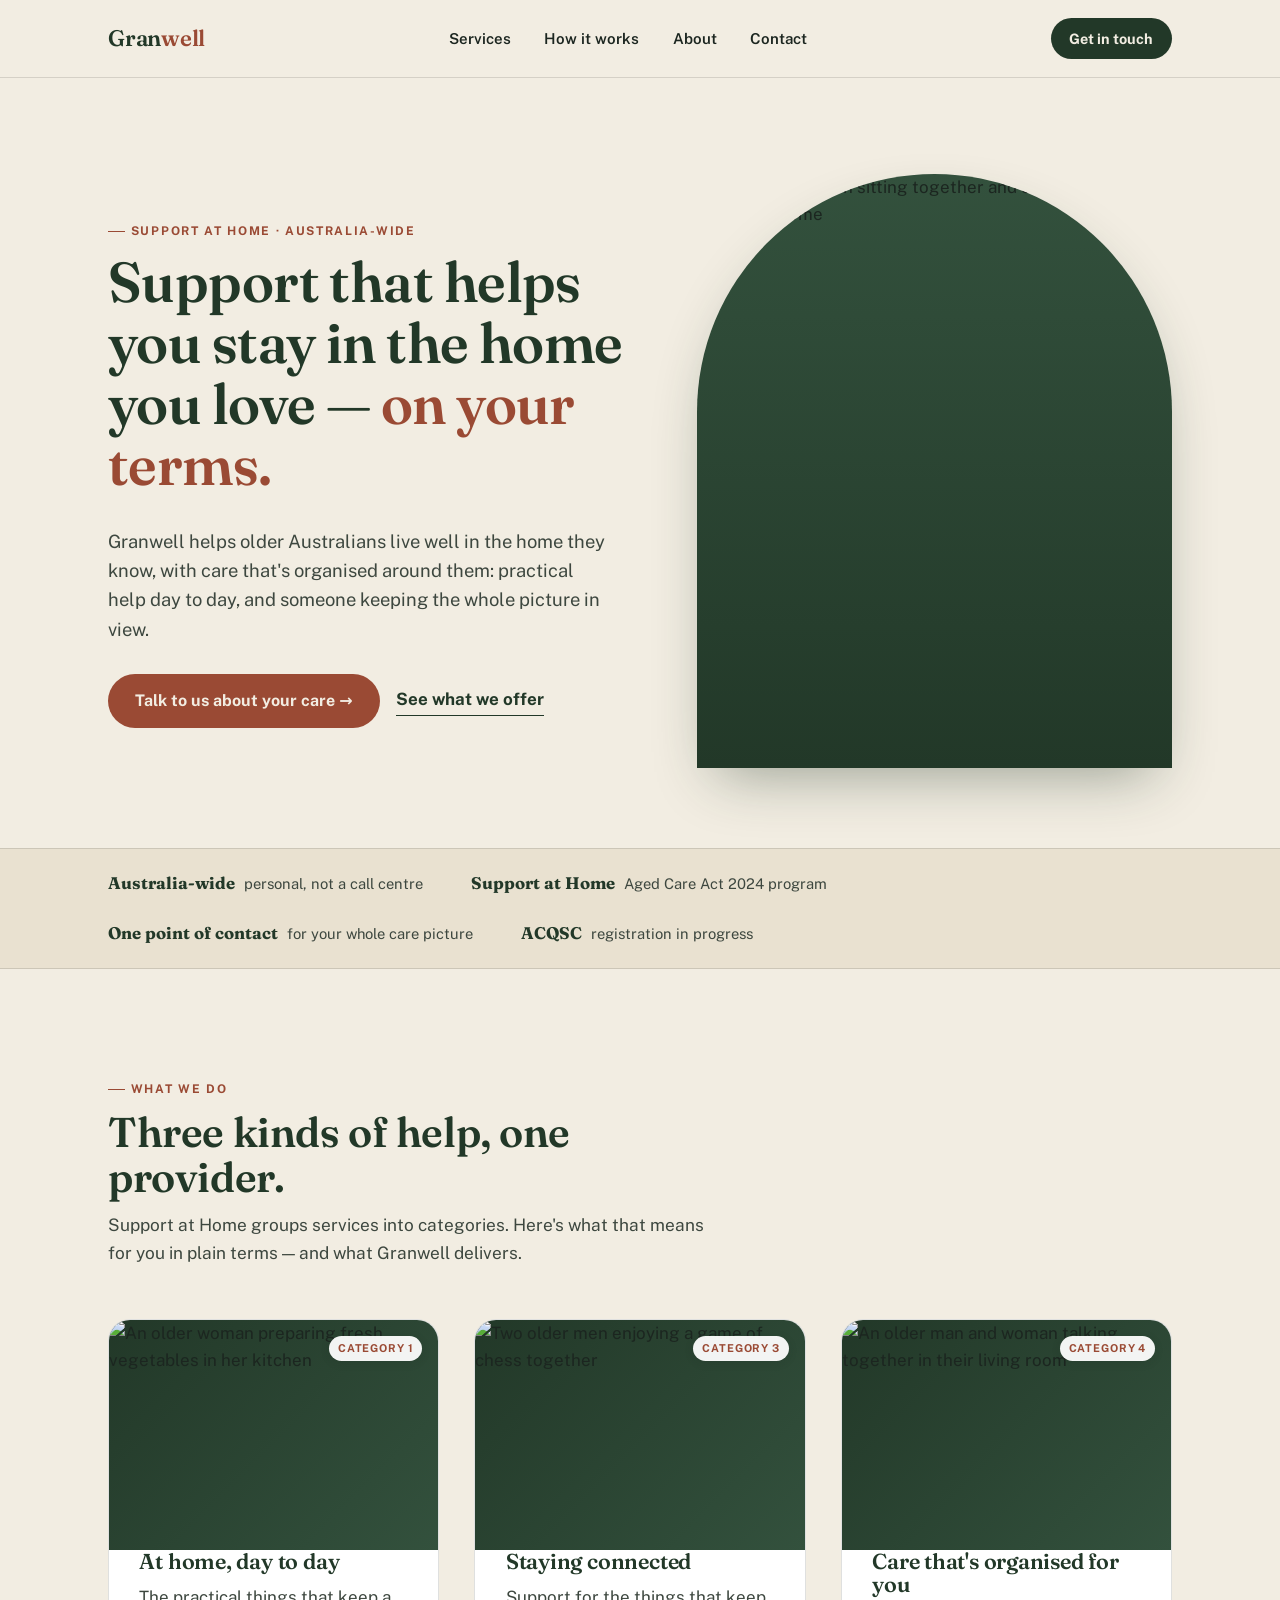
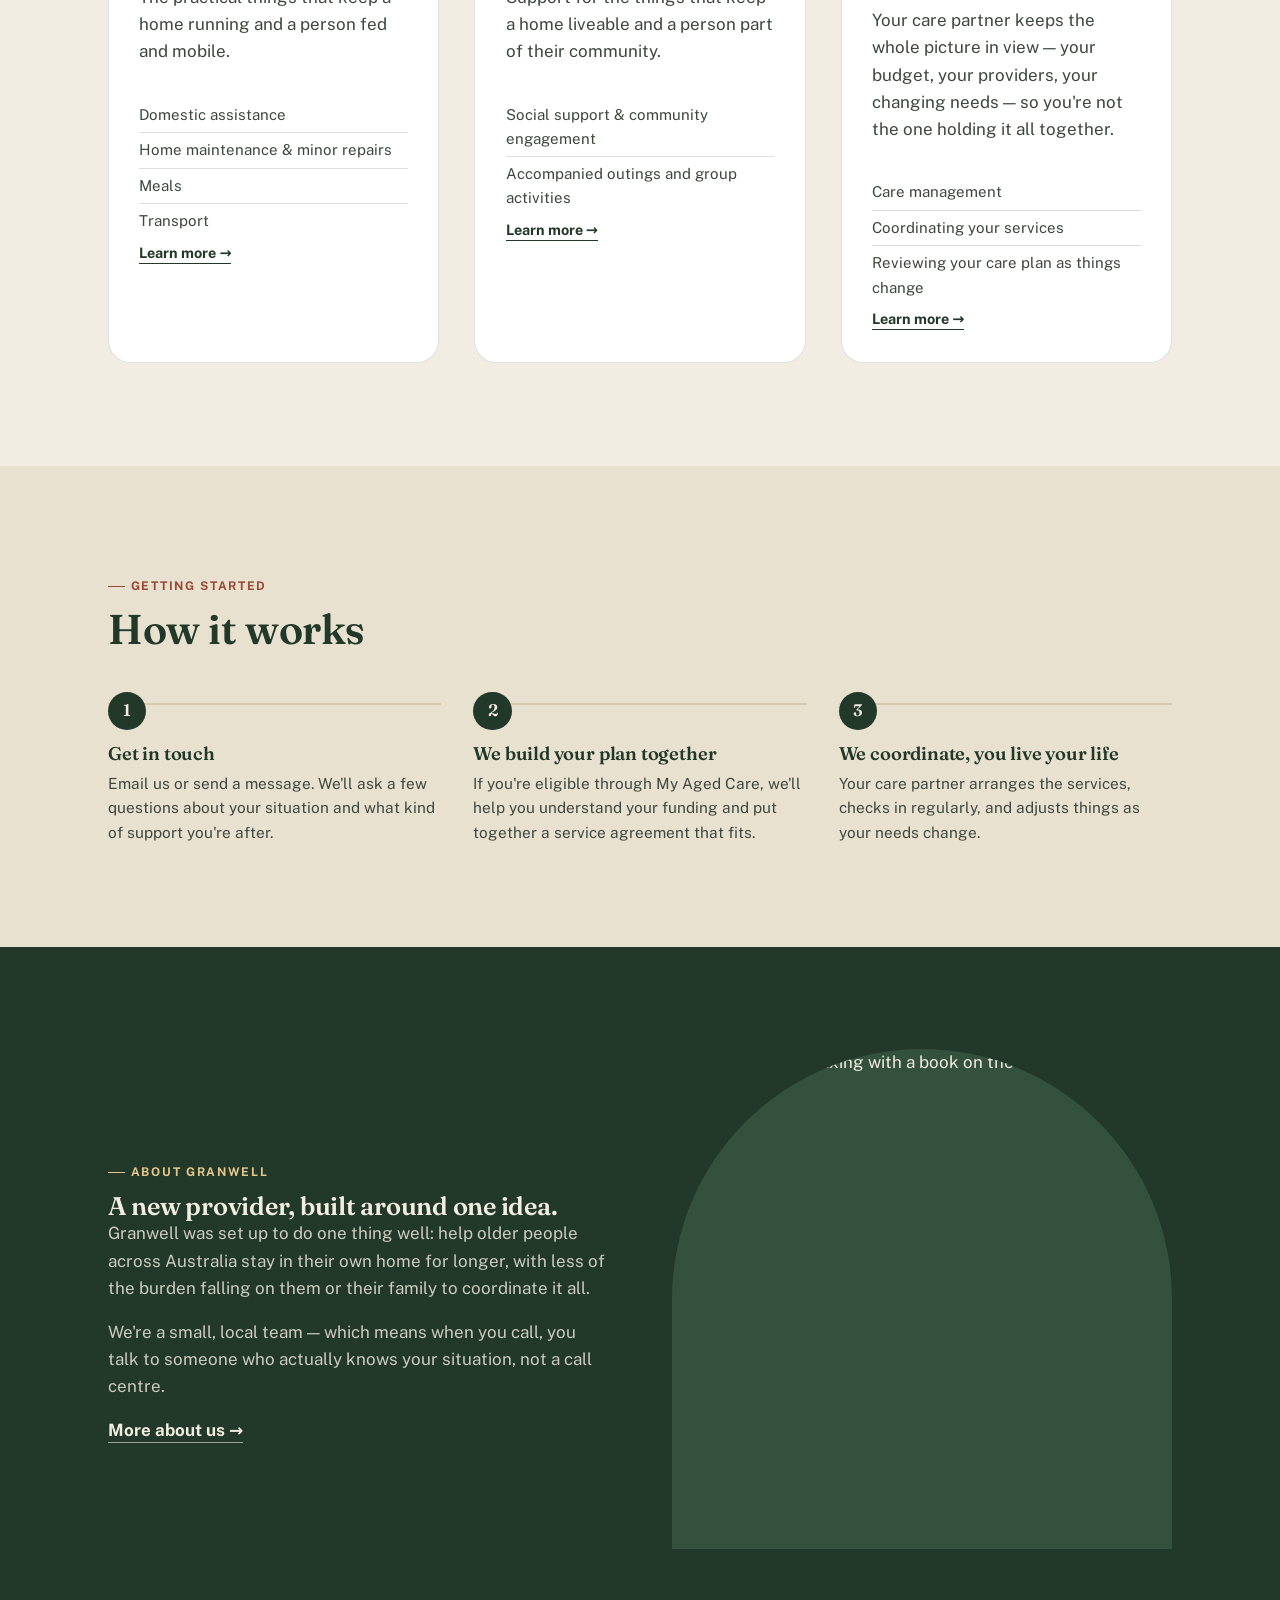
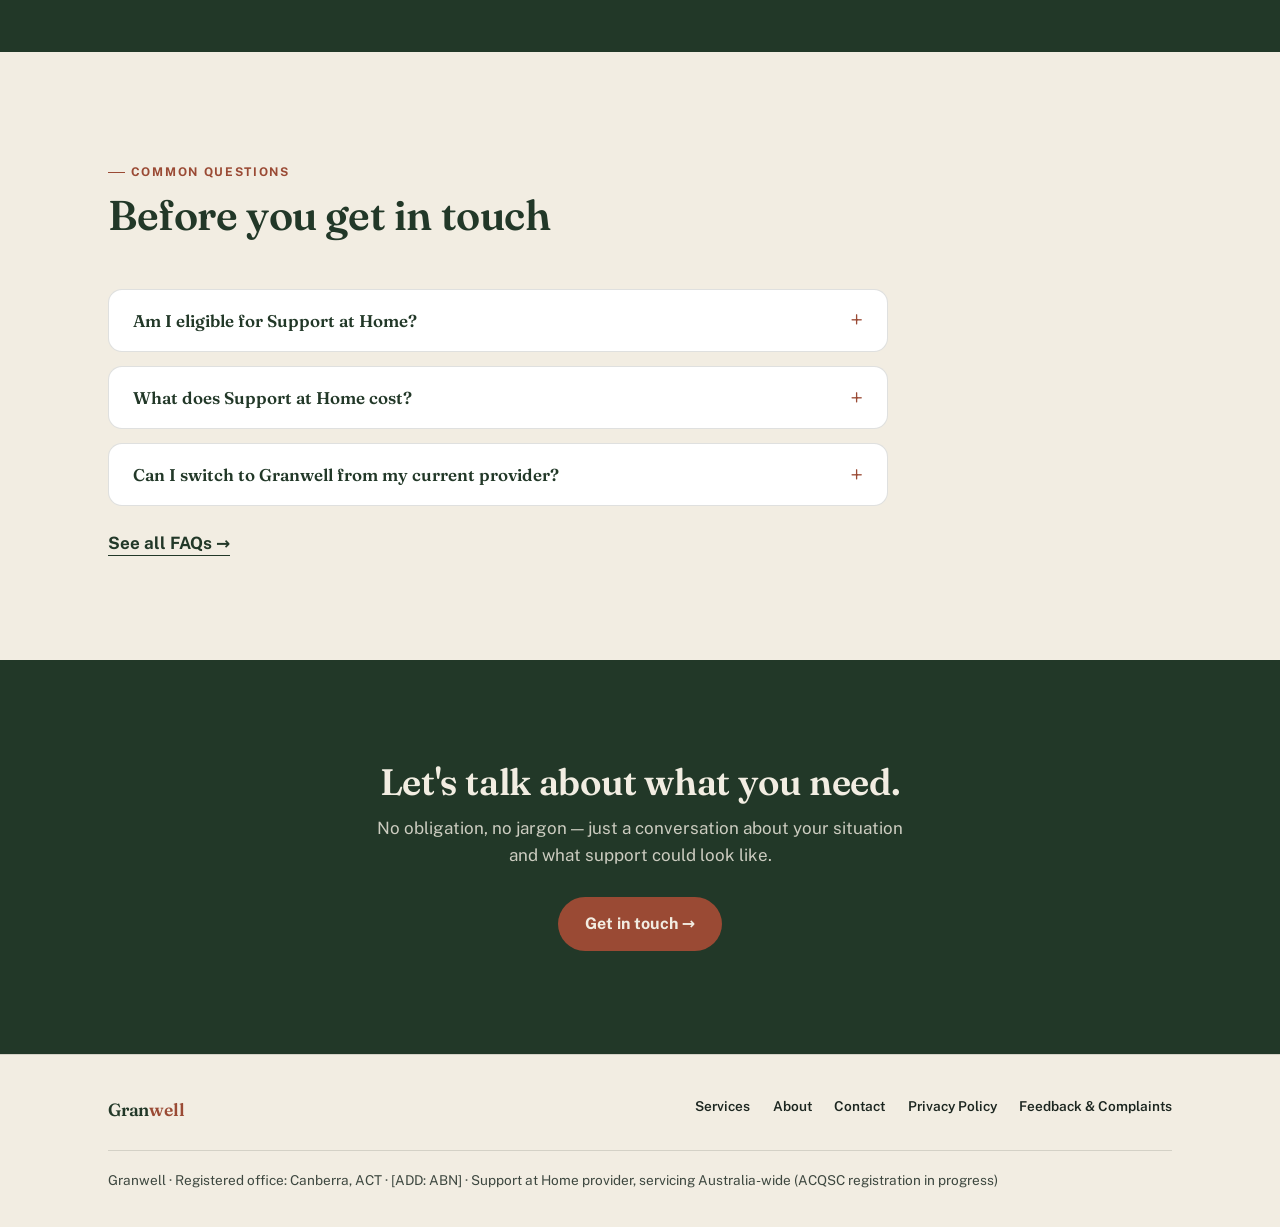
==== commit f5371642: "Content, accuracy, and security fixes across the site - Correct geographic scope site-wide: Canberra" ====
--- a/index.html
+++ b/index.html
@@ -3,15 +3,15 @@
 <head>
 <meta charset="UTF-8" />
 <meta name="viewport" content="width=device-width, initial-scale=1" />
-<title>Granwell — Support at Home Care in Canberra, ACT</title>
-<meta name="description" content="Granwell is a Canberra-based Support at Home provider helping older Australians stay confidently in the home they love, with care management, everyday support and community connection." />
+<title>Granwell — Support at Home Care for Older Australians</title>
+<meta name="description" content="Granwell helps older Australians stay confidently in the home they love, Australia-wide — care management, everyday support and community connection." />
 <link rel="canonical" href="https://granwell.com.au/" />
 
 <!-- Open Graph -->
 <meta property="og:type" content="website" />
 <meta property="og:site_name" content="Granwell" />
-<meta property="og:title" content="Granwell — Support at Home Care in Canberra, ACT" />
-<meta property="og:description" content="Support that helps you stay in the home you love, on your terms. Care management, everyday support and community connection for older Australians in Canberra." />
+<meta property="og:title" content="Granwell — Support at Home Care for Older Australians" />
+<meta property="og:description" content="Support that helps you stay in the home you love, on your terms. Care management, everyday support and community connection for older Australians, Australia-wide." />
 <meta property="og:url" content="https://granwell.com.au/" />
 <meta property="og:image" content="https://granwell.com.au/og-image.png" />
 <meta property="og:image:width" content="1200" />
@@ -20,8 +20,8 @@
 
 <!-- Twitter -->
 <meta name="twitter:card" content="summary_large_image" />
-<meta name="twitter:title" content="Granwell — Support at Home Care in Canberra, ACT" />
-<meta name="twitter:description" content="Support that helps you stay in the home you love, on your terms. Care management, everyday support and community connection for older Australians in Canberra." />
+<meta name="twitter:title" content="Granwell — Support at Home Care for Older Australians" />
+<meta name="twitter:description" content="Support that helps you stay in the home you love, on your terms. Care management, everyday support and community connection for older Australians, Australia-wide." />
 <meta name="twitter:image" content="https://granwell.com.au/og-image.png" />
 
 <link rel="icon" type="image/svg+xml" href="favicon.svg" />
@@ -38,8 +38,8 @@
   "@type": "HomeHealthCareService",
   "name": "Granwell",
   "url": "https://granwell.com.au/",
-  "description": "Granwell is a Canberra-based Support at Home provider helping older Australians stay confidently in the home they love, with care management, everyday support and community connection.",
-  "areaServed": { "@type": "City", "name": "Canberra" },
+  "description": "Granwell is a Support at Home provider helping older Australians stay confidently in the home they love, wherever they are in Australia, with care management, everyday support and community connection.",
+  "areaServed": { "@type": "Country", "name": "Australia" },
   "address": {
     "@type": "PostalAddress",
     "addressLocality": "Canberra",
@@ -76,7 +76,7 @@
   <section class="hero">
     <div class="wrap">
       <div>
-        <span class="eyebrow">Support at Home · Canberra</span>
+        <span class="eyebrow">Support at Home · Australia-wide</span>
         <h1>Support that helps you stay in the home you love — <em>on your terms.</em></h1>
         <p class="hero-lede">Granwell helps older Australians live well in the home they know, with care that's organised around them: practical help day to day, and someone keeping the whole picture in view.</p>
         <div class="hero-actions">
@@ -93,7 +93,7 @@
   <!-- TRUST STRIP -->
   <div class="trust-strip">
     <div class="wrap">
-      <div class="trust-item"><strong>Canberra</strong><span>based &amp; local</span></div>
+      <div class="trust-item"><strong>Australia-wide</strong><span>personal, not a call centre</span></div>
       <div class="trust-item"><strong>Support at Home</strong><span>Aged Care Act 2024 program</span></div>
       <div class="trust-item"><strong>One point of contact</strong><span>for your whole care picture</span></div>
       <div class="trust-item"><strong>ACQSC</strong><span>registration in progress</span></div>
@@ -136,7 +136,7 @@
           <p>Support for the things that keep a home liveable and a person part of their community.</p>
           <ul>
             <li>Social support &amp; community engagement</li>
-            <li>Hoarding &amp; squalor assistance</li>
+            <li>Accompanied outings and group activities</li>
           </ul>
           <p style="padding:0 1.9rem 1.9rem;"><a href="services.html#category-3" class="btn-ghost" style="font-size:0.9rem;">Learn more →</a></p>
         </article>
@@ -190,7 +190,7 @@
       <div class="reveal">
         <span class="eyebrow">About Granwell</span>
         <h2>A new provider, built around one idea.</h2>
-        <p>Granwell was set up to do one thing well: help older people in Canberra stay in their own home for longer, with less of the burden falling on them or their family to coordinate it all.</p>
+        <p>Granwell was set up to do one thing well: help older people across Australia stay in their own home for longer, with less of the burden falling on them or their family to coordinate it all.</p>
         <p>We're a small, local team — which means when you call, you talk to someone who actually knows your situation, not a call centre.</p>
         <p><a href="about.html" class="btn-ghost" style="color:var(--paper);border-color:rgba(242,237,226,0.6);">More about us →</a></p>
       </div>
@@ -251,7 +251,7 @@
       </ul>
     </div>
     <div class="footer-fine wrap" style="padding-left:0;padding-right:0;">
-      <p>Granwell · Canberra, ACT · [ABN TO BE ADDED] · Support at Home provider (ACQSC registration in progress)</p>
+      <p>Granwell · Registered office: Canberra, ACT · [ADD: ABN] · Support at Home provider, servicing Australia-wide (ACQSC registration in progress)</p>
     </div>
   </div>
 </footer>
--- a/styles.css
+++ b/styles.css
@@ -818,3 +818,68 @@
 .error-page h1 { font-size: clamp(3rem, 8vw, 5rem); }
 .error-page p { max-width: 50ch; margin: 0.8em auto 1.8em; font-size: 1.1rem; }
 .error-page .hero-actions { justify-content: center; }
+
+/* ==========================================================================
+   Category not offered (e.g. Category 2)
+   ========================================================================== */
+
+.category-unavailable {
+  border: 1.5px dashed var(--line);
+  border-radius: 20px;
+  padding: clamp(1.6rem, 3vw, 2.4rem);
+  background: transparent;
+}
+.category-unavailable .cat-tag-muted {
+  display: inline-block;
+  background: var(--paper-raised);
+  color: var(--ink-soft);
+  padding: 0.35em 0.8em;
+  border-radius: 999px;
+  font-size: 0.68rem;
+  font-weight: 700;
+  letter-spacing: 0.08em;
+  text-transform: uppercase;
+  margin-bottom: 0.9em;
+}
+.category-unavailable h3 { color: var(--ink-soft); font-size: 1.35rem; margin-bottom: 0.5em; }
+.category-unavailable p { max-width: 62ch; }
+
+/* Referral note (e.g. hoarding & squalor — different program, not delivered by Granwell) */
+.referral-note {
+  margin-top: 1.4rem;
+  padding: 1rem 1.3rem;
+  background: var(--paper-raised);
+  border-radius: 12px;
+  font-size: 0.92rem;
+  color: var(--ink-soft);
+}
+.referral-note strong { color: var(--ink); }
+
+/* Lightweight de-obfuscated email links */
+.js-email {
+  font-family: var(--font-display);
+  font-size: 1.1rem;
+  color: var(--eucalyptus-deep);
+  cursor: default;
+}
+.contact-card .js-email { display: block; }
+
+/* Privacy Collection Notice — recipients table */
+.legal-content table {
+  width: 100%;
+  border-collapse: collapse;
+  margin: 1em 0 1.5em;
+  font-size: 0.92rem;
+}
+.legal-content th, .legal-content td {
+  text-align: left;
+  padding: 0.7em 0.9em;
+  border: 1px solid var(--line);
+  vertical-align: top;
+}
+.legal-content th {
+  background: var(--paper-raised);
+  color: var(--eucalyptus-deep);
+  font-family: var(--font-display);
+  font-weight: 600;
+}
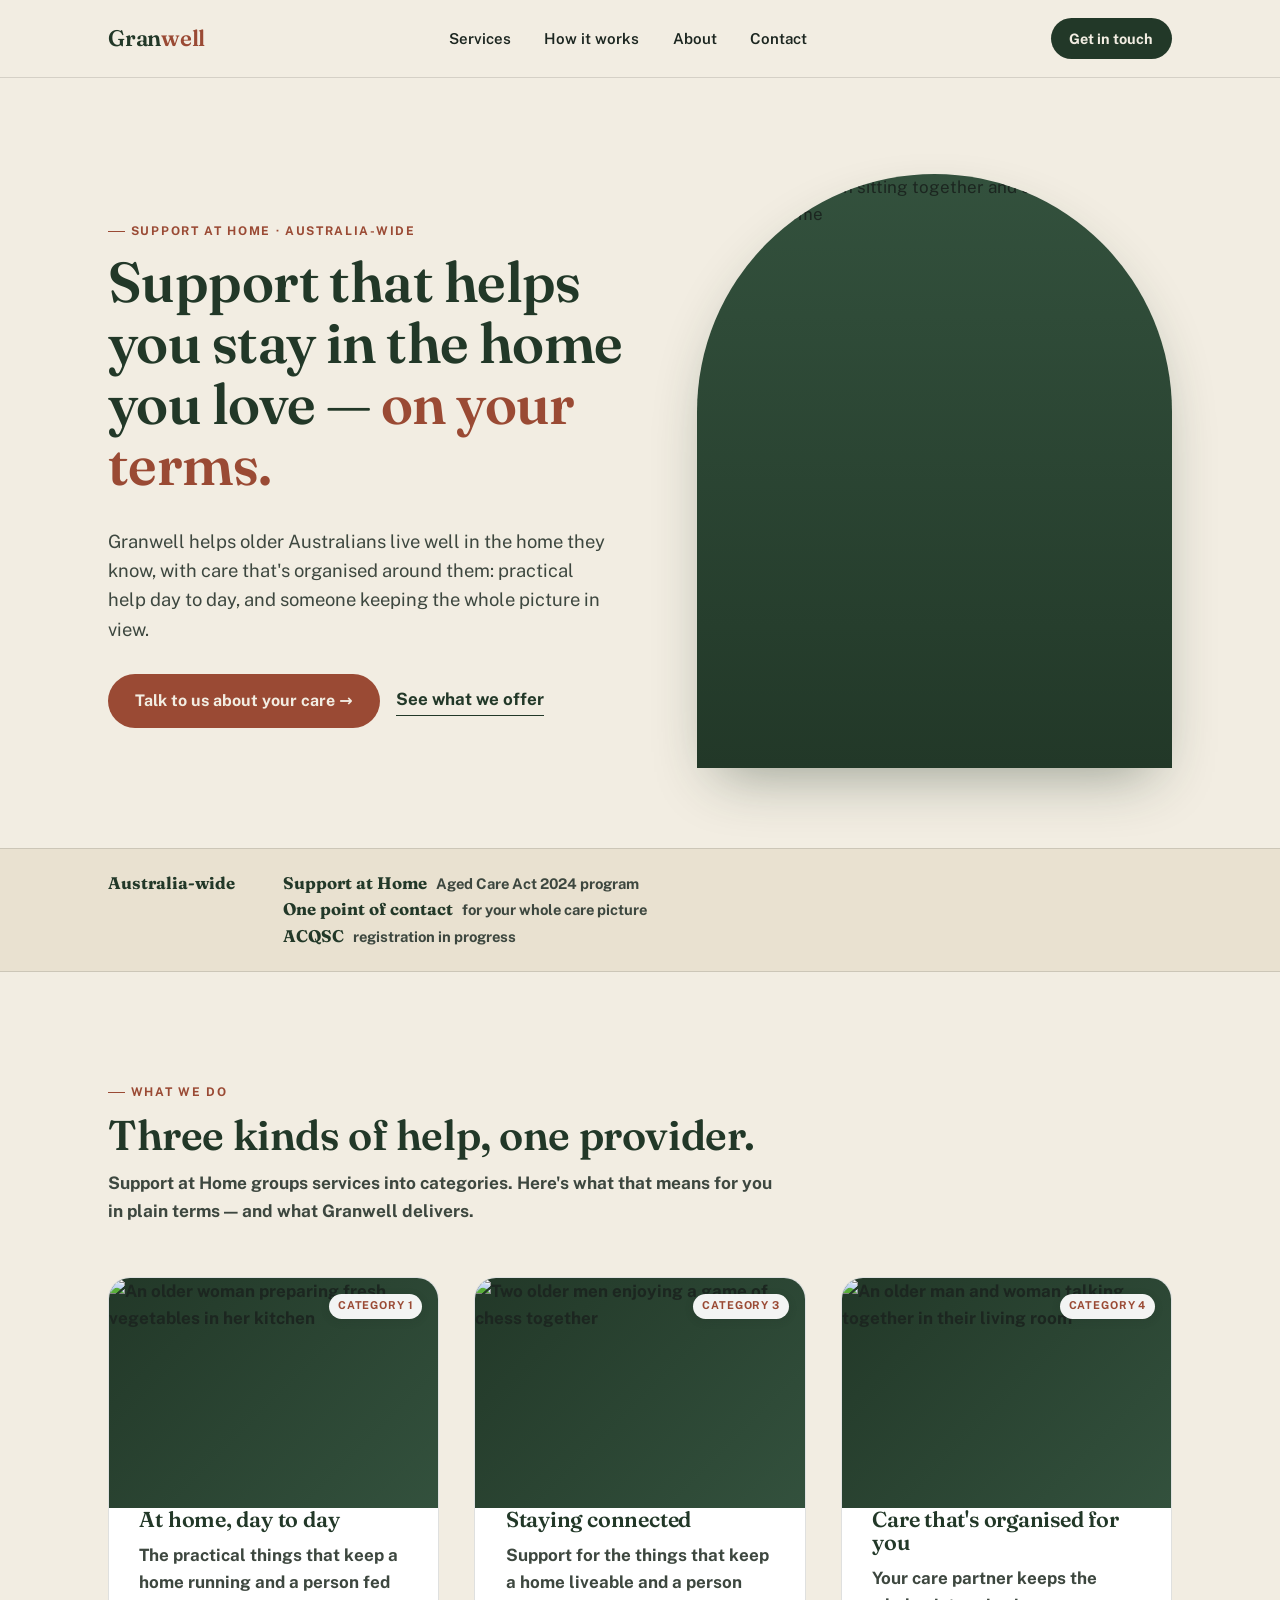
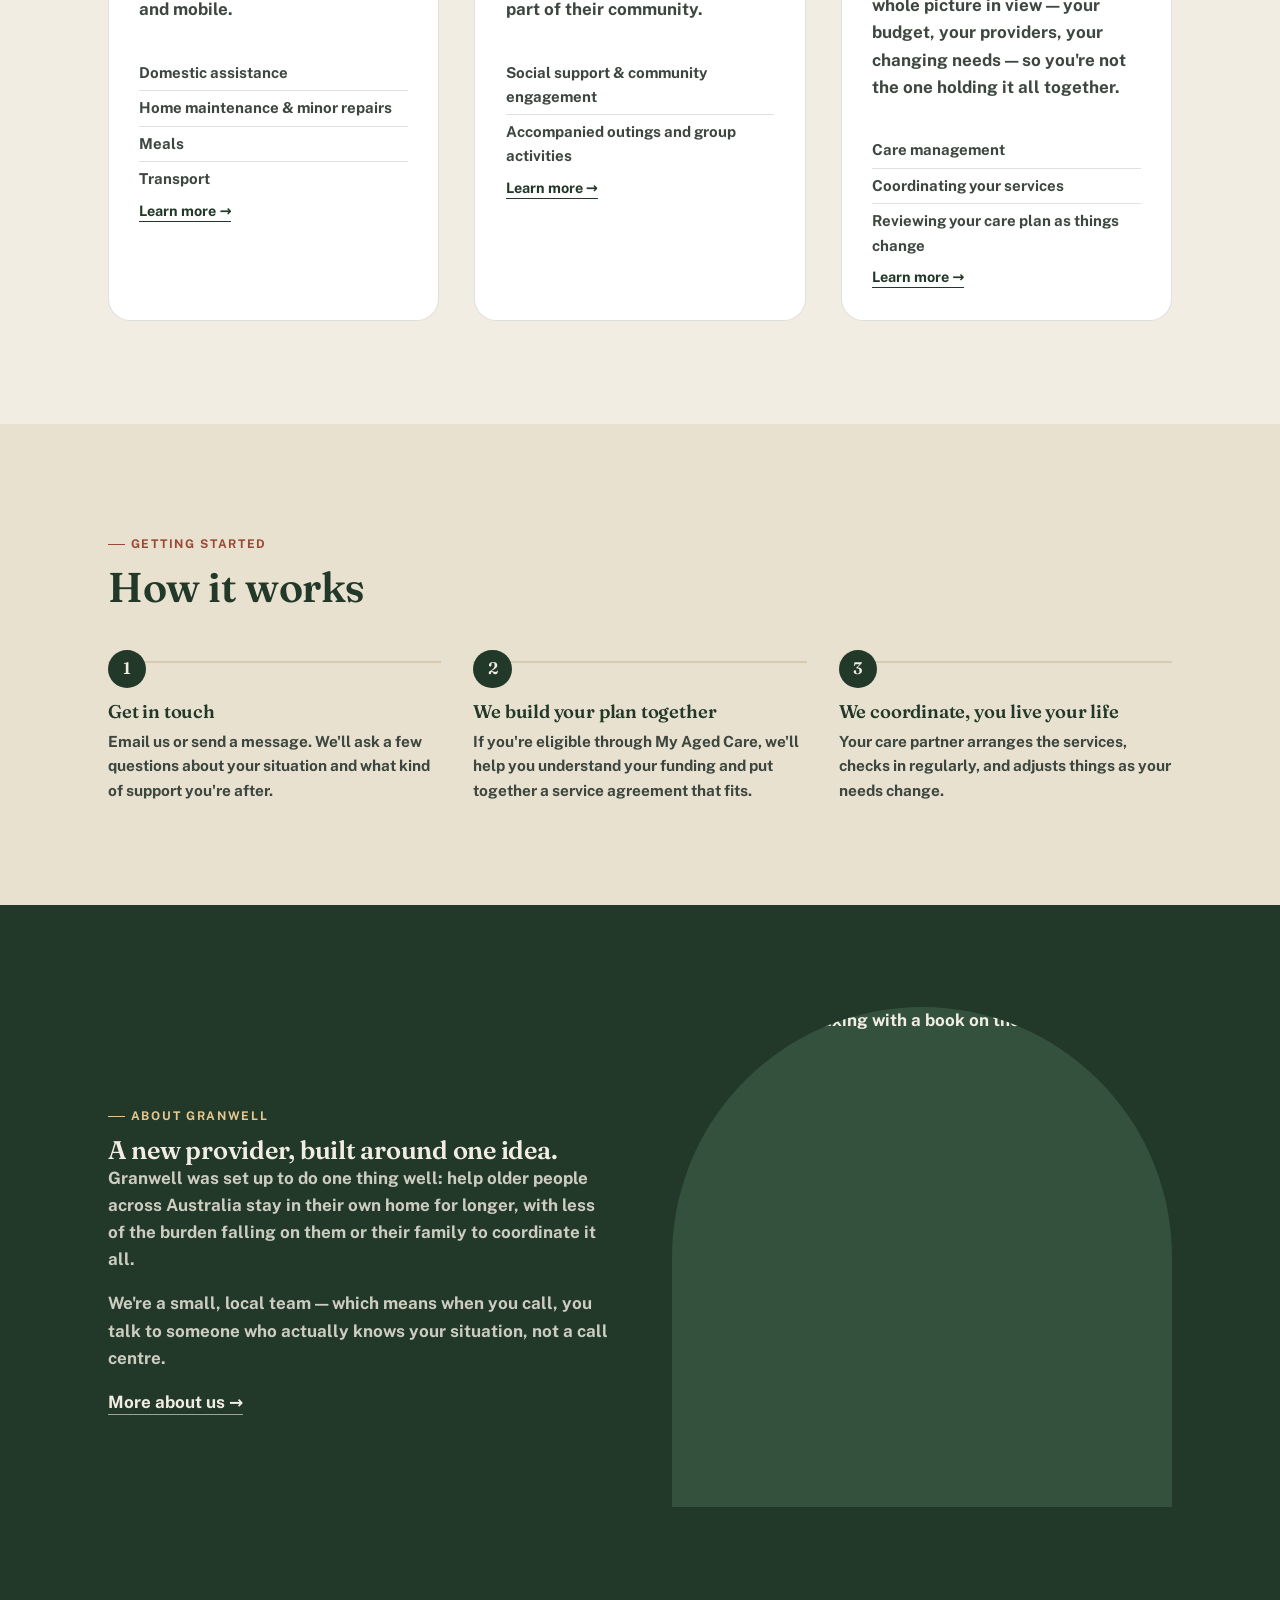
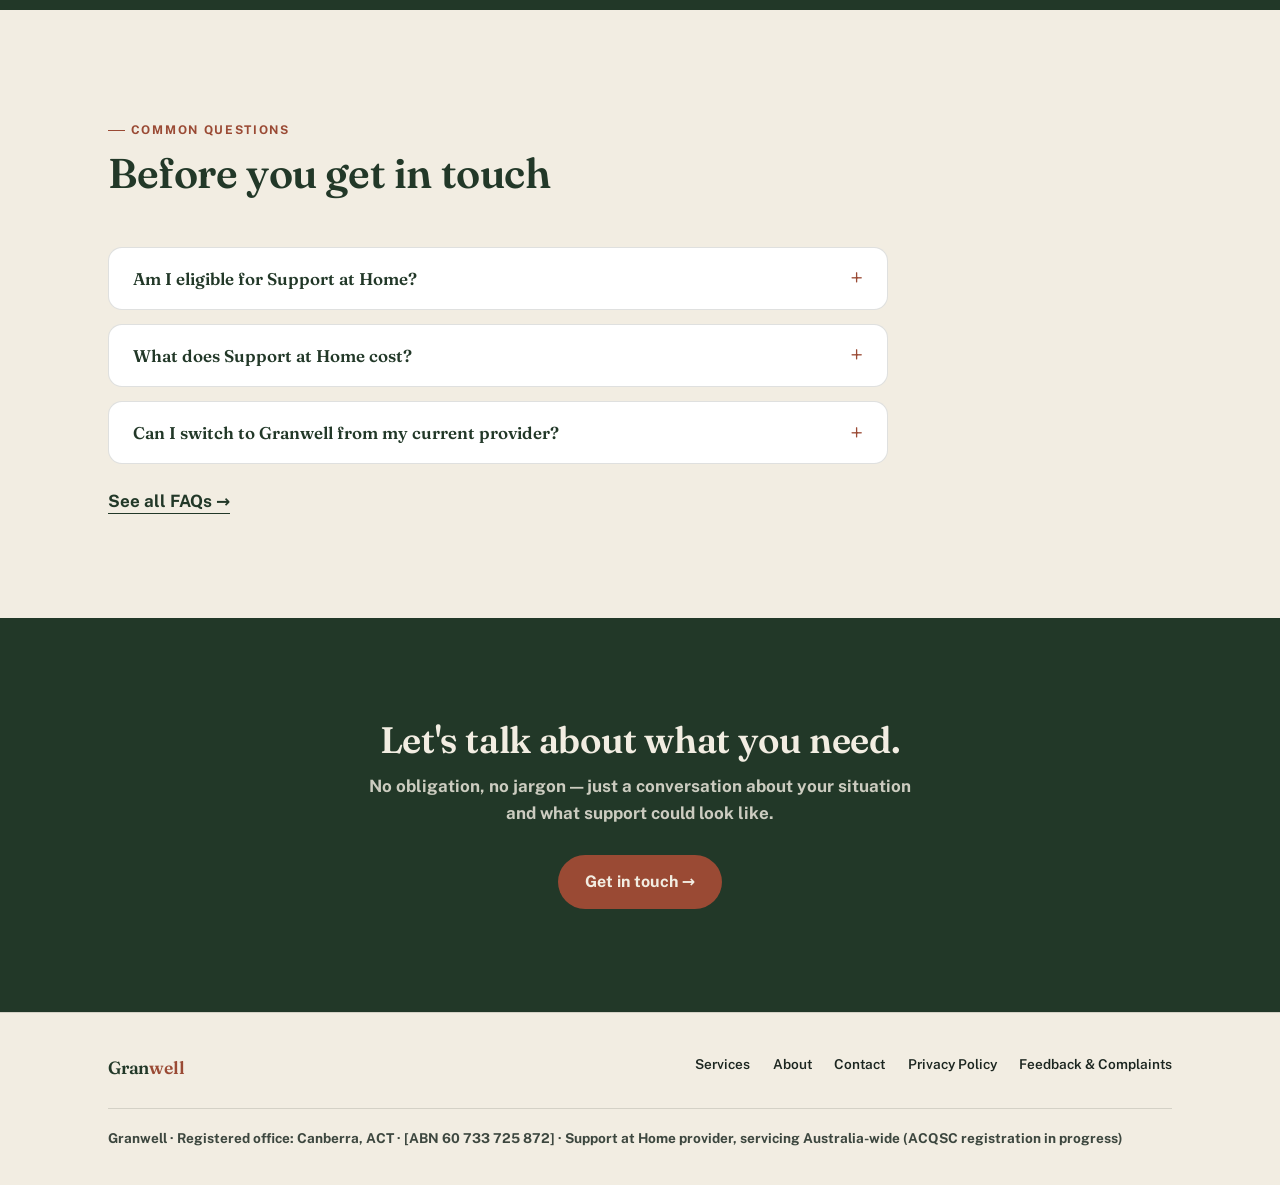
==== commit 0eeced86: "Update trust strip and footer content in index.html" ====
--- a/index.html
+++ b/index.html
@@ -93,7 +93,7 @@
   <!-- TRUST STRIP -->
   <div class="trust-strip">
     <div class="wrap">
-      <div class="trust-item"><strong>Australia-wide</strong><span>personal, not a call centre</span></div>
+      <div class="trust-item"><strong>Australia-wide</span></div>
       <div class="trust-item"><strong>Support at Home</strong><span>Aged Care Act 2024 program</span></div>
       <div class="trust-item"><strong>One point of contact</strong><span>for your whole care picture</span></div>
       <div class="trust-item"><strong>ACQSC</strong><span>registration in progress</span></div>
@@ -251,7 +251,7 @@
       </ul>
     </div>
     <div class="footer-fine wrap" style="padding-left:0;padding-right:0;">
-      <p>Granwell · Registered office: Canberra, ACT · [ADD: ABN] · Support at Home provider, servicing Australia-wide (ACQSC registration in progress)</p>
+      <p>Granwell · Registered office: Canberra, ACT · [ABN 60 733 725 872] · Support at Home provider, servicing Australia-wide (ACQSC registration in progress)</p>
     </div>
   </div>
 </footer>
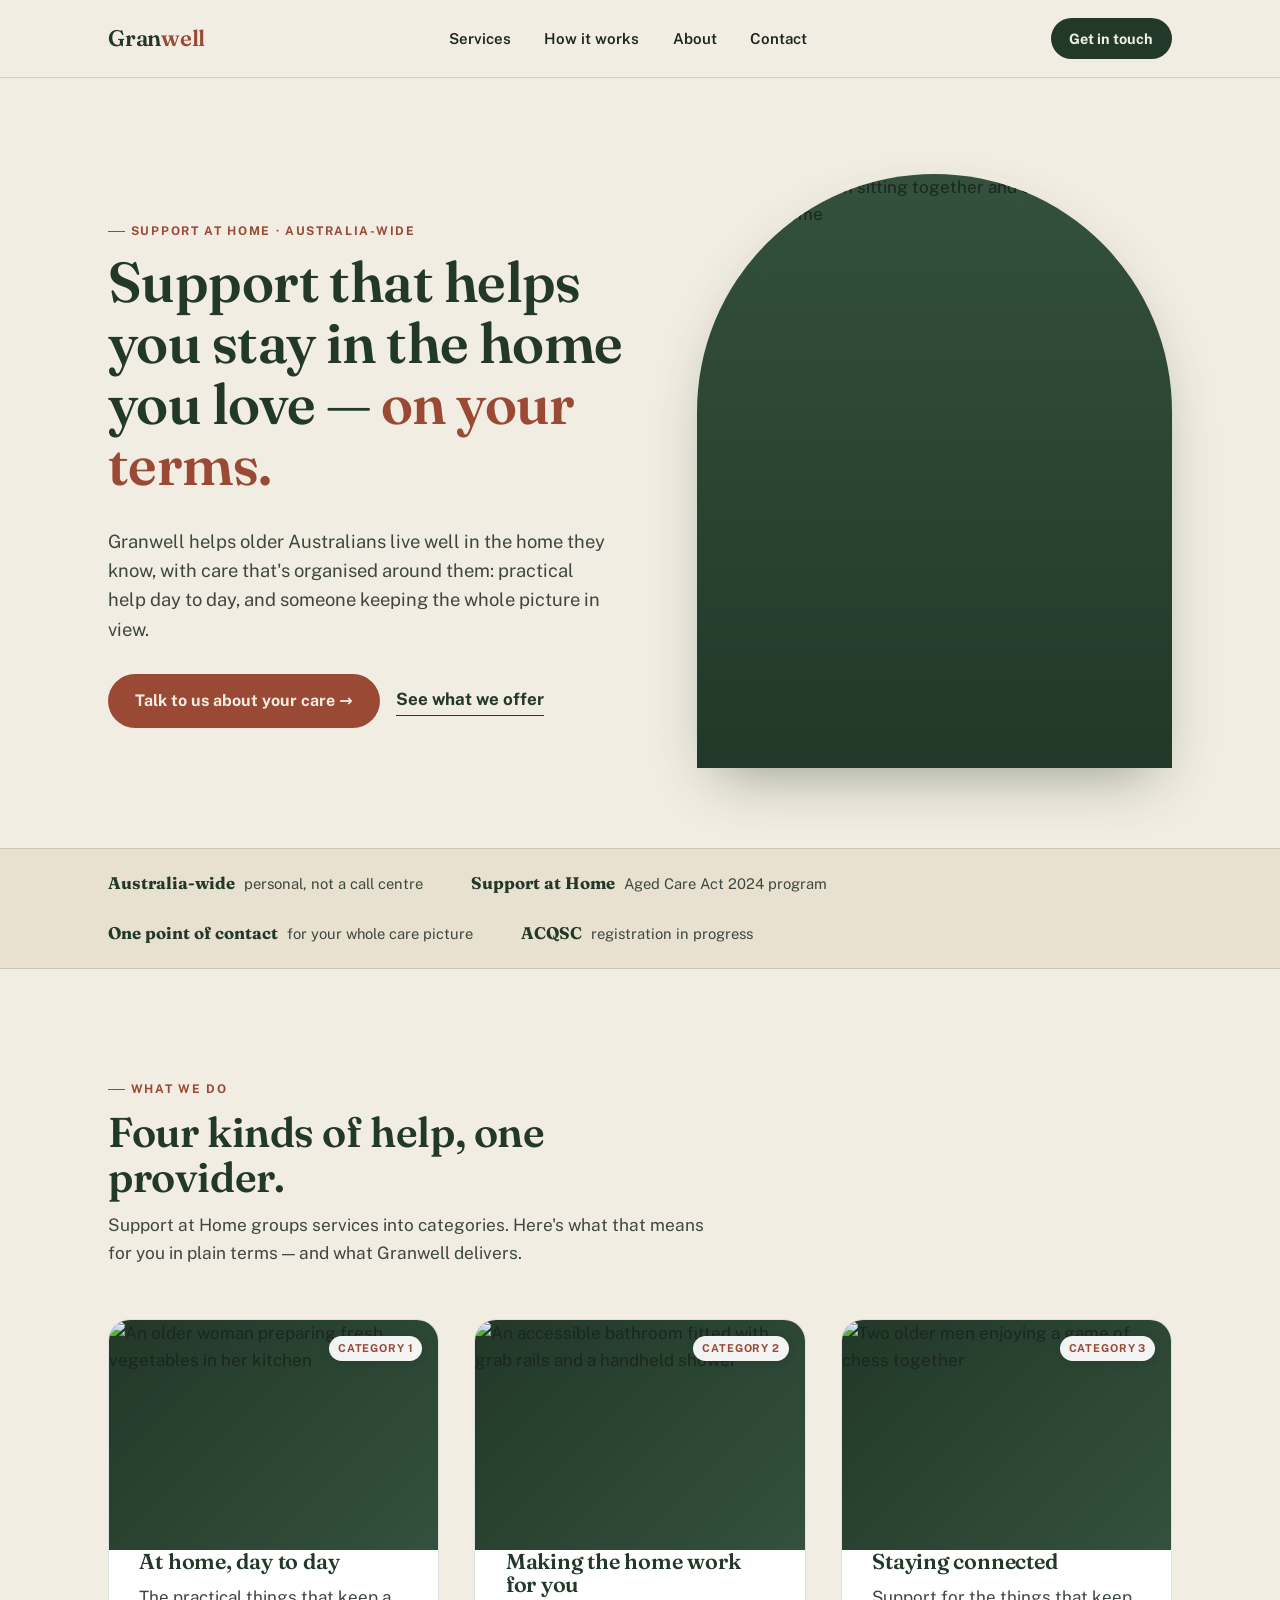
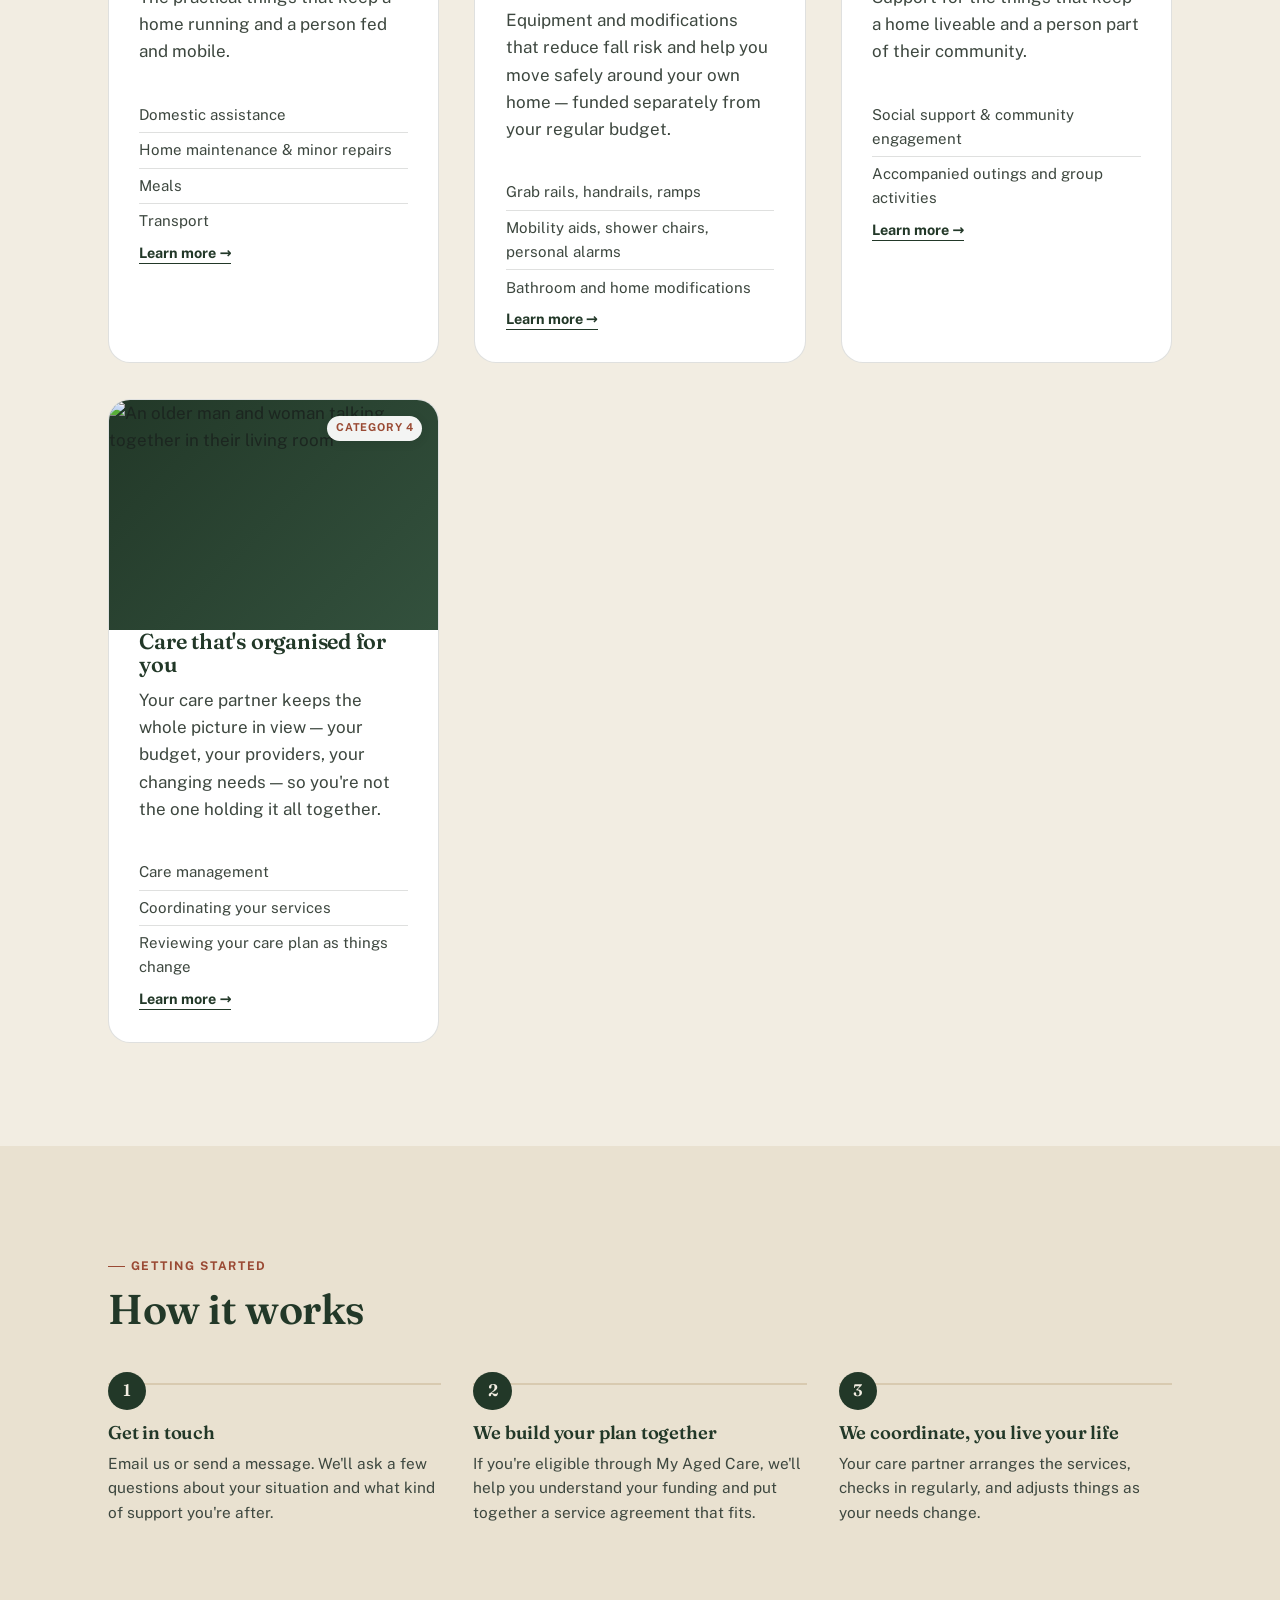
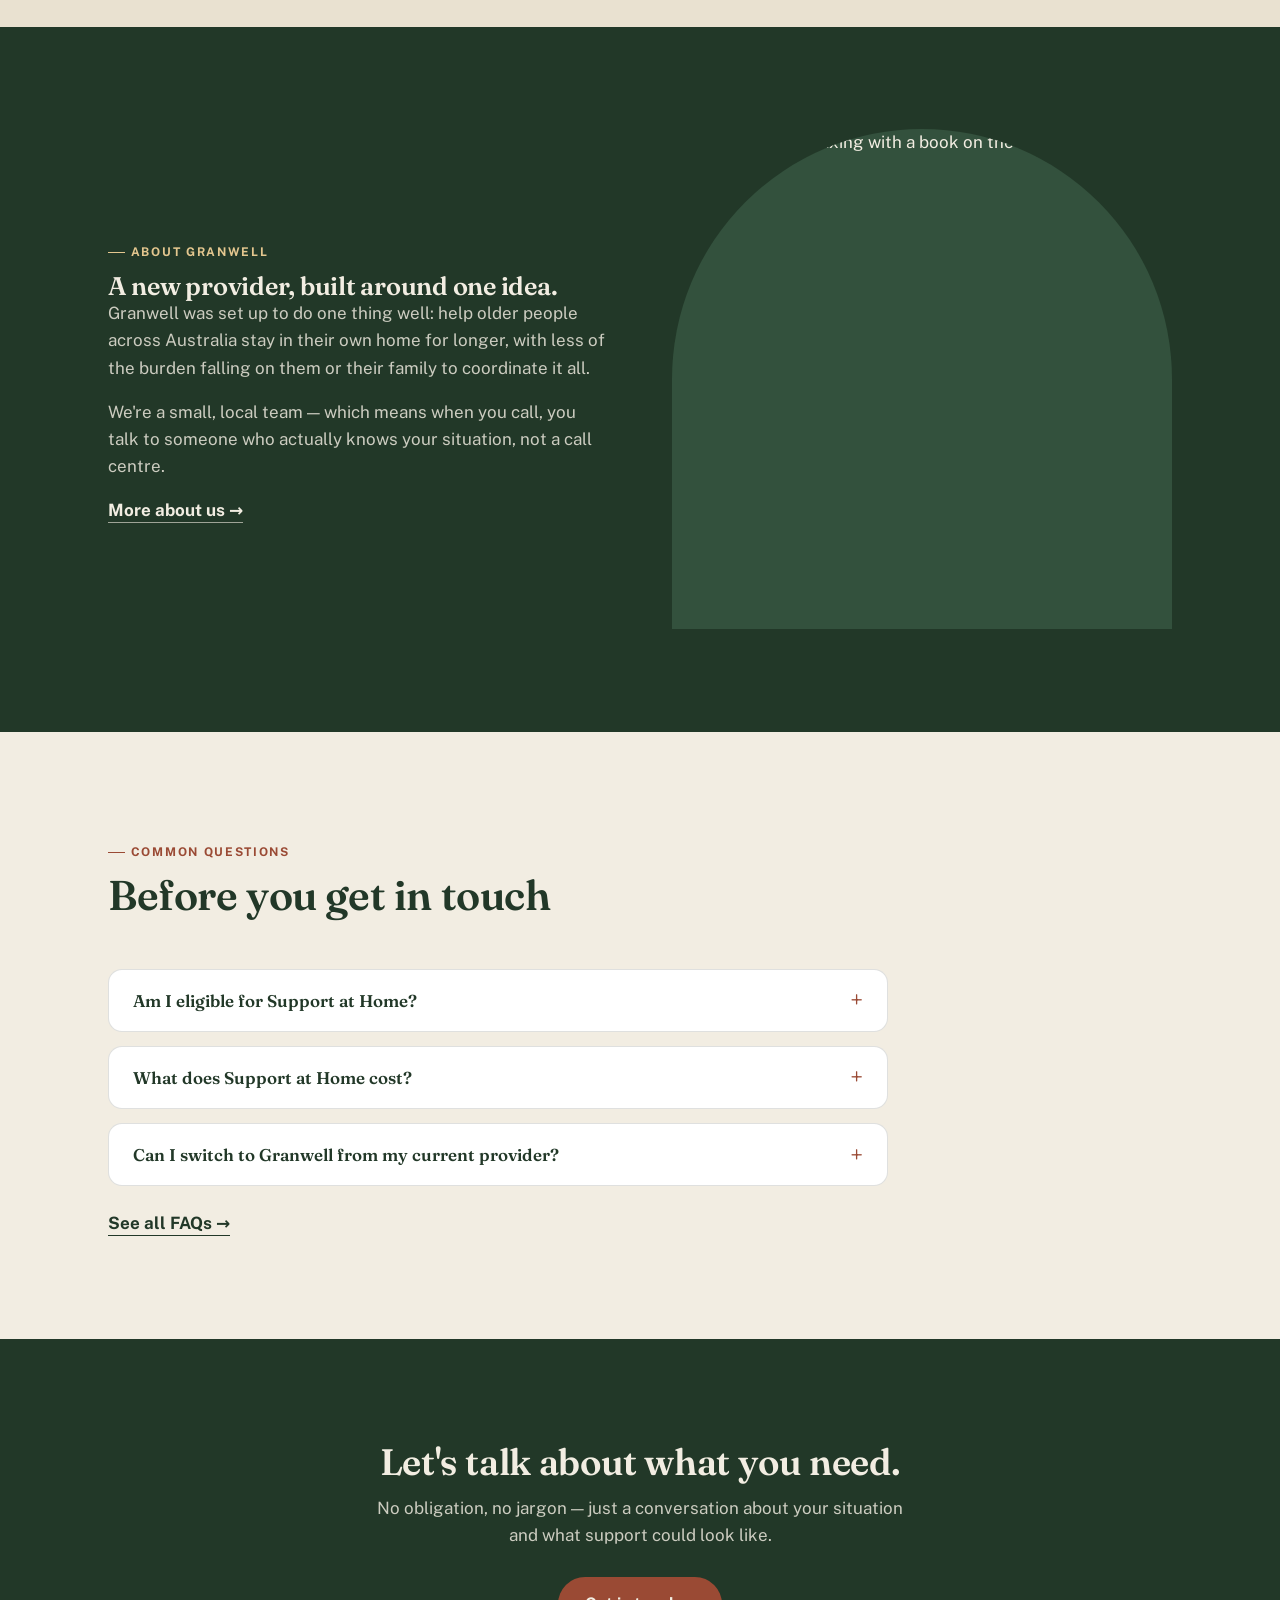
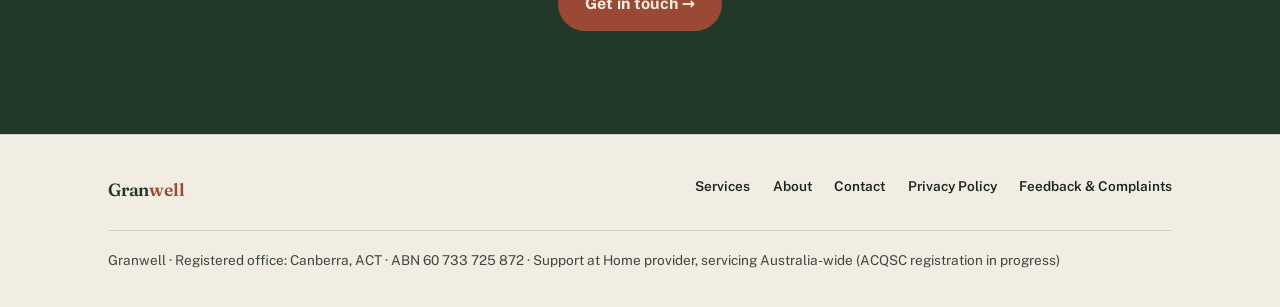
==== commit 51d91b4e: "Category 2 reversal, contact details, mobile fix, tone/fact updates - Reverse Category 2 (AT-HM) fro" ====
--- a/index.html
+++ b/index.html
@@ -46,7 +46,9 @@
     "addressRegion": "ACT",
     "addressCountry": "AU"
   },
-  "email": "info@granwell.com.au"
+  "email": "info@granwell.com.au",
+  "telephone": "+61 2 6103 0388",
+  "taxID": "60 733 725 872"
 }
 </script>
 </head>
@@ -93,7 +95,7 @@
   <!-- TRUST STRIP -->
   <div class="trust-strip">
     <div class="wrap">
-      <div class="trust-item"><strong>Australia-wide</span></div>
+      <div class="trust-item"><strong>Australia-wide</strong><span>personal, not a call centre</span></div>
       <div class="trust-item"><strong>Support at Home</strong><span>Aged Care Act 2024 program</span></div>
       <div class="trust-item"><strong>One point of contact</strong><span>for your whole care picture</span></div>
       <div class="trust-item"><strong>ACQSC</strong><span>registration in progress</span></div>
@@ -105,7 +107,7 @@
     <div class="wrap">
       <div class="section-head reveal">
         <span class="eyebrow">What we do</span>
-        <h2>Three kinds of help, one provider.</h2>
+        <h2>Four kinds of help, one provider.</h2>
         <p>Support at Home groups services into categories. Here's what that means for you in plain terms — and what Granwell delivers.</p>
       </div>
 
@@ -125,6 +127,21 @@
             <li>Transport</li>
           </ul>
           <p style="padding:0 1.9rem 1.9rem;"><a href="services.html#category-1" class="btn-ghost" style="font-size:0.9rem;">Learn more →</a></p>
+        </article>
+
+        <article class="service-card reveal">
+          <span class="cat-tag">Category 2</span>
+          <div class="service-image">
+            <img src="https://images.unsplash.com/photo-1756312178806-448bbb981d7e?w=600&h=450&fit=crop&auto=format" alt="An accessible bathroom fitted with grab rails and a handheld shower" width="600" height="450" loading="lazy" />
+          </div>
+          <h3>Making the home work for you</h3>
+          <p>Equipment and modifications that reduce fall risk and help you move safely around your own home — funded separately from your regular budget.</p>
+          <ul>
+            <li>Grab rails, handrails, ramps</li>
+            <li>Mobility aids, shower chairs, personal alarms</li>
+            <li>Bathroom and home modifications</li>
+          </ul>
+          <p style="padding:0 1.9rem 1.9rem;"><a href="services.html#category-2" class="btn-ghost" style="font-size:0.9rem;">Learn more →</a></p>
         </article>
 
         <article class="service-card reveal">
@@ -251,7 +268,7 @@
       </ul>
     </div>
     <div class="footer-fine wrap" style="padding-left:0;padding-right:0;">
-      <p>Granwell · Registered office: Canberra, ACT · [ABN 60 733 725 872] · Support at Home provider, servicing Australia-wide (ACQSC registration in progress)</p>
+      <p>Granwell · Registered office: Canberra, ACT · ABN 60 733 725 872 · Support at Home provider, servicing Australia-wide (ACQSC registration in progress)</p>
     </div>
   </div>
 </footer>
--- a/styles.css
+++ b/styles.css
@@ -419,7 +419,6 @@
   .services-grid { grid-template-columns: 1fr; }
   .hero .wrap { grid-template-columns: 1fr; }
   .hero-art { order: -1; max-width: 380px; margin: 0 auto; }
-  .contact-grid { grid-template-columns: 1fr; }
 }
 
 @media (max-width: 600px) {
@@ -587,6 +586,18 @@
   color: var(--ink-soft);
   margin-top: -0.4rem;
   margin-bottom: 1.1rem;
+}
+
+.contact-form .btn-primary {
+  width: 100%;
+  min-height: 44px;
+  justify-content: center;
+}
+
+@media (max-width: 900px) {
+  .contact-grid { grid-template-columns: 1fr; }
+  .contact-cards { gap: 1.1rem; }
+  .form-row { margin-bottom: 1.2rem; }
 }
 
 /* ==========================================================================
